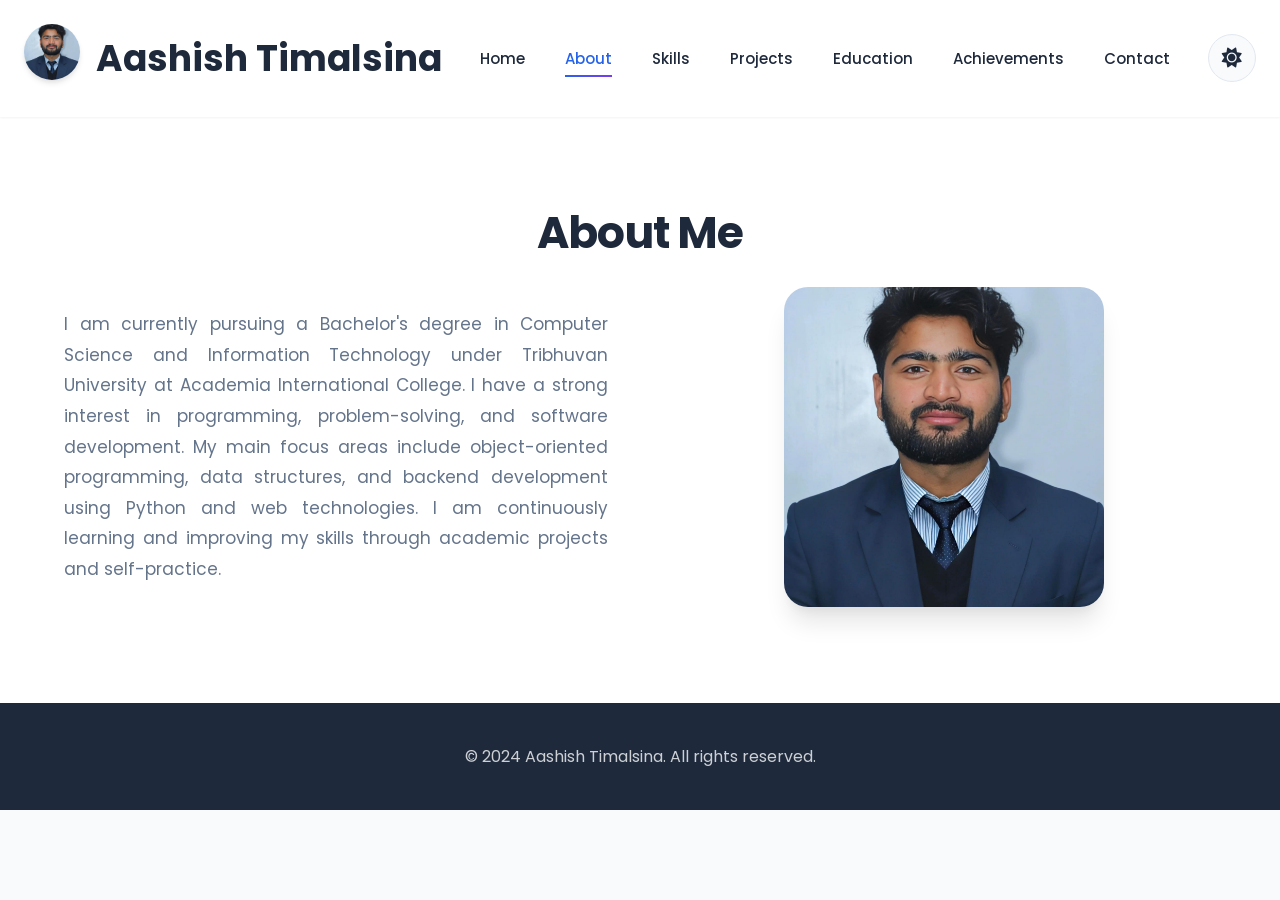
==== about.html @ b63b359d "Update portfolio" ====
<!DOCTYPE html>
<html lang="en">
<head>
    <meta charset="UTF-8">
    <meta name="viewport" content="width=device-width, initial-scale=1.0">
    <title>About - Aashish Timalsina</title>
    <link rel="stylesheet" href="styles.css">
    <link rel="stylesheet" href="https://cdnjs.cloudflare.com/ajax/libs/font-awesome/6.0.0/css/all.min.css">
    <link href="https://fonts.googleapis.com/css2?family=Poppins:wght@300;400;500;600;700&display=swap" rel="stylesheet">
</head>
<body>
    <header>
        <nav>
            <div class="nav-container">
                <div class="logo">
                    <div class="photo-container">
                        <img src="images/profile.jpg" alt="Aashish Timalsina" class="header-photo" id="header-img">
                        <img src="images/profile.jpg" alt="Aashish Timalsina" class="enlarged-photo">
                    </div>
                    <h1>Aashish Timalsina</h1>
                </div>
                <ul class="nav-links">
                    <li><a href="index.html">Home</a></li>
                    <li><a href="about.html" class="active">About</a></li>
                    <li><a href="skills.html">Skills</a></li>
                    <li><a href="projects.html">Projects</a></li>
                    <li><a href="education.html">Education</a></li>
                    <li><a href="achievements.html">Achievements</a></li>
                    <li><a href="contact.html">Contact</a></li>
                </ul>
                <button id="theme-toggle" class="theme-toggle" title="Toggle Theme">
                    <i class="fas fa-sun"></i>
                </button>
                <div class="hamburger">
                    <span></span>
                    <span></span>
                    <span></span>
                </div>
            </div>
        </nav>
    </header>

    <section id="about">
        <div class="container">
            <h2>About Me</h2>
            <div class="about-content">
                <div class="about-text">
                    <p>I am currently pursuing a Bachelor's degree in Computer Science and Information Technology under Tribhuvan University at Academia International College. I have a strong interest in programming, problem-solving, and software development. My main focus areas include object-oriented programming, data structures, and backend development using Python and web technologies. I am continuously learning and improving my skills through academic projects and self-practice.</p>
                </div>
                <div class="about-image">
                    <img src="images/profile.jpg" alt="Aashish Timalsina" class="profile-image">
                </div>
            </div>
        </div>
    </section>

    <footer>
        <div class="container">
            <p>&copy; 2024 Aashish Timalsina. All rights reserved.</p>
        </div>
    </footer>

    <!-- Scroll to Top Button -->
    <button id="scrollToTopBtn" title="Go to top"><i class="fas fa-arrow-up"></i></button>

    <script src="script.js"></script>
</body>
</html>
---- styles.css ----
/* Reset and base styles */
* {
    margin: 0;
    padding: 0;
    box-sizing: border-box;
}

/* Professional Color Palette */
:root {
    --primary-color: #2563eb;
    --primary-dark: #1d4ed8;
    --secondary-color: #7c3aed;
    --accent-color: #06b6d4;
    --text-dark: #1e293b;
    --text-light: #64748b;
    --text-white: #f8fafc;
    --bg-light: #f8fafc;
    --bg-white: #ffffff;
    --bg-card: #ffffff;
    --border-color: #e2e8f0;
    --shadow-sm: 0 1px 2px 0 rgba(0, 0, 0, 0.05);
    --shadow-md: 0 4px 6px -1px rgba(0, 0, 0, 0.1), 0 2px 4px -1px rgba(0, 0, 0, 0.06);
    --shadow-lg: 0 10px 15px -3px rgba(0, 0, 0, 0.1), 0 4px 6px -2px rgba(0, 0, 0, 0.05);
    --shadow-xl: 0 20px 25px -5px rgba(0, 0, 0, 0.1), 0 10px 10px -5px rgba(0, 0, 0, 0.04);
    --gradient-primary: linear-gradient(135deg, #667eea 0%, #764ba2 100%);
    --gradient-secondary: linear-gradient(135deg, #2563eb 0%, #7c3aed 100%);
}

/* Dark Mode Colors */
body.dark-mode {
    --text-dark: #f8fafc;
    --text-light: #94a3b8;
    --bg-light: #0f172a;
    --bg-white: #1e293b;
    --bg-card: #1e293b;
    --border-color: #334155;
}

/* Animations */
@keyframes fadeInUp {
    from {
        opacity: 0;
        transform: translateY(40px);
    }
    to {
        opacity: 1;
        transform: translateY(0);
    }
}

@keyframes fadeInLeft {
    from {
        opacity: 0;
        transform: translateX(-40px);
    }
    to {
        opacity: 1;
        transform: translateX(0);
    }
}

@keyframes fadeInRight {
    from {
        opacity: 0;
        transform: translateX(40px);
    }
    to {
        opacity: 1;
        transform: translateX(0);
    }
}

@keyframes scaleIn {
    from {
        opacity: 0;
        transform: scale(0.9);
    }
    to {
        opacity: 1;
        transform: scale(1);
    }
}

@keyframes pulse {
    0%, 100% {
        opacity: 1;
    }
    50% {
        opacity: 0.5;
    }
}

@keyframes float {
    0%, 100% {
        transform: translateY(0);
    }
    50% {
        transform: translateY(-10px);
    }
}

@keyframes shimmer {
    0% {
        background-position: -200% 0;
    }
    100% {
        background-position: 200% 0;
    }
}

body {
    font-family: 'Poppins', sans-serif;
    line-height: 1.7;
    color: var(--text-dark);
    scroll-behavior: smooth;
    background-color: var(--bg-light);
    overflow-x: hidden;
    padding-top: 100px;
    margin: 0;
}

.container {
    max-width: 1200px;
    margin: 0 auto;
    padding: 0 24px;
}

/* Header and Navigation */
header {
    position: fixed;
    top: 0;
    width: 100%;
    background-color: rgba(255, 255, 255, 0.95);
    backdrop-filter: blur(20px);
    box-shadow: var(--shadow-sm);
    z-index: 1000;
    transition: all 0.3s ease;
}

header.scrolled {
    box-shadow: var(--shadow-md);
}

.nav-container {
    display: flex;
    justify-content: space-between;
    align-items: center;
    padding: 1.5rem 24px;
    max-width: 1400px;
    margin: 0 auto;
}

.logo {
    display: flex;
    align-items: center;
    font-size: 1.5rem;
    font-weight: 700;
    color: var(--text-dark);
    gap: 16px;
}

.photo-container {
    position: relative;
    display: inline-block;
    cursor: pointer;
}

.header-photo {
    width: 56px;
    height: 56px;
    border-radius: 50%;
    object-fit: cover;
    transition: all 0.3s cubic-bezier(0.4, 0, 0.2, 1);
    box-shadow: var(--shadow-md);
    opacity: 1;
    transform: scale(1);
}

.header-photo:hover {
    transform: scale(1.15);
    box-shadow: var(--shadow-xl);
}

/* Enlarged profile photo on hover */
.photo-container .enlarged-photo {
    position: fixed;
    top: 180%;
    left: 50%;
    transform: translate(-50%, -50%) scale(0.8);
    width: 350px;
    height: 350px;
    border-radius: 50%;
    object-fit: cover;
    box-shadow: 0 25px 50px -12px rgba(0, 0, 0, 0.5);
    z-index: 1001;
    opacity: 0;
    visibility: hidden;
    transition: all 0.3s cubic-bezier(0.4, 0, 0.2, 1);
    margin: 0;
}

.photo-container:hover .enlarged-photo {
    opacity: 1;
    visibility: visible;
    transform: translate(-50%, -50%) scale(1);
}

/* Overlay */
.photo-container:hover::after {
    content: '';
    position: fixed;
    top: 0;
    left: 0;
    width: 100%;
    height: 100%;
    background-color: rgba(0, 0, 0, 0.7);
    z-index: 1000;
}

/* Photo Modal */
.photo-modal {
    display: none;
    position: fixed;
    z-index: 2000;
    left: 0;
    top: 0;
    width: 100%;
    height: 100%;
    background-color: rgba(0, 0, 0, 0.85);
    animation: fadeIn 0.3s ease;
}

@keyframes fadeIn {
    from { opacity: 0; }
    to { opacity: 1; }
}

.modal-content {
    position: absolute;
    top: 50%;
    left: 50%;
    transform: translate(-50%, -50%);
    max-width: 400px;
    max-height: 80vh;
    border-radius: 20px;
    box-shadow: 0 25px 50px -12px rgba(0, 0, 0, 0.5);
    object-fit: cover;
}

.modal-close {
    position: absolute;
    top: 20px;
    right: 35px;
    color: #f1f1f1;
    font-size: 40px;
    font-weight: bold;
    cursor: pointer;
    transition: 0.3s;
    z-index: 2001;
}

.modal-close:hover,
.modal-close:focus {
    color: #bbb;
    text-decoration: none;
    cursor: pointer;
}

.nav-links {
    display: flex;
    list-style: none;
    gap: 2.5rem;
    align-items: center;
}

.nav-links a {
    text-decoration: none;
    color: var(--text-dark);
    font-weight: 500;
    font-size: 0.9375rem;
    position: relative;
    padding: 0.5rem 0;
    transition: color 0.3s ease;
}

.nav-links a::after {
    content: '';
    position: absolute;
    bottom: 0;
    left: 0;
    width: 0;
    height: 2px;
    background: var(--gradient-secondary);
    transition: width 0.3s ease;
}

.nav-links a:hover,
.nav-links a.active {
    color: var(--primary-color);
}

.nav-links a:hover::after,
.nav-links a.active::after {
    width: 100%;
}

.hamburger {
    display: none;
    flex-direction: column;
    cursor: pointer;
    gap: 6px;
}

.hamburger span {
    width: 28px;
    height: 3px;
    background-color: var(--text-dark);
    border-radius: 3px;
    transition: all 0.3s cubic-bezier(0.4, 0, 0.2, 1);
}

/* Theme Toggle Button */
.theme-toggle {
    background: var(--bg-light);
    border: 1px solid var(--border-color);
    color: var(--text-dark);
    font-size: 1.25rem;
    cursor: pointer;
    padding: 0.75rem;
    border-radius: 50%;
    width: 48px;
    height: 48px;
    display: flex;
    align-items: center;
    justify-content: center;
    transition: all 0.3s cubic-bezier(0.4, 0, 0.2, 1);
}

.theme-toggle:hover {
    background: var(--primary-color);
    color: white;
    transform: rotate(180deg);
    border-color: var(--primary-color);
}

/* Hero Section */
.hero {
    min-height: 100vh;
    display: flex;
    align-items: center;
    justify-content: center;
    background: var(--gradient-secondary);
    color: var(--text-white);
    text-align: center;
    position: relative;
    overflow: hidden;
}

.hero::before {
    content: '';
    position: absolute;
    top: 0;
    left: 0;
    right: 0;
    bottom: 0;
    background: url("data:image/svg+xml,%3Csvg width='60' height='60' viewBox='0 0 60 60' xmlns='http://www.w3.org/2000/svg'%3E%3Cg fill='none' fill-rule='evenodd'%3E%3Cg fill='%23ffffff' fill-opacity='0.05'%3E%3Cpath d='M36 34v-4h-2v4h-4v2h4v4h2v-4h4v-2h-4zm0-30V0h-2v4h-4v2h4v4h2V6h4V4h-4zM6 34v-4H4v4H0v2h4v4h2v-4h4v-2H6zM6 4V0H4v4H0v2h4v4h2V6h4V4H6z'/%3E%3C/g%3E%3C/g%3E%3C/svg%3E");
    opacity: 0.5;
}

.hero-content {
    max-width: 900px;
    margin: 0 auto;
    text-align: center;
    padding: 2rem 24px;
    position: relative;
    z-index: 1;
    animation: fadeInUp 0.8s ease-out;
}

.hero-content h1 {
    font-size: 3.75rem;
    font-weight: 700;
    margin-bottom: 2rem;
    letter-spacing: -0.02em;
    line-height: 1.1;
}

.hero-content p {
    font-size: 1.375rem;
    line-height: 1.9;
    margin-bottom: 3rem;
    opacity: 0.95;
    max-width: 750px;
    margin-left: auto;
    margin-right: auto;
}

.hero-boxes {
    display: grid;
    grid-template-columns: repeat(auto-fit, minmax(200px, 1fr));
    gap: 1.5rem;
    max-width: 1000px;
    margin: 0 auto;
}

.hero-box {
    display: flex;
    flex-direction: column;
    align-items: center;
    justify-content: center;
    gap: 1rem;
    padding: 2rem 1.5rem;
    background-color: rgba(255, 255, 255, 0.15);
    backdrop-filter: blur(10px);
    border-radius: 20px;
    color: white;
    text-decoration: none;
    font-weight: 600;
    font-size: 1.25rem;
    transition: all 0.3s cubic-bezier(0.4, 0, 0.2, 1);
    border: 2px solid rgba(255, 255, 255, 0.2);
}

.hero-box:hover {
    transform: translateY(-10px);
    background-color: rgba(255, 255, 255, 0.25);
    border-color: rgba(255, 255, 255, 0.5);
    box-shadow: 0 20px 40px rgba(0, 0, 0, 0.3);
}

.hero-box i {
    font-size: 3rem;
}

.btn {
    display: inline-flex;
    align-items: center;
    gap: 0.5rem;
    padding: 1rem 2.5rem;
    background-color: white;
    color: var(--primary-color);
    text-decoration: none;
    border-radius: 50px;
    font-weight: 600;
    font-size: 1rem;
    transition: all 0.3s cubic-bezier(0.4, 0, 0.2, 1);
    box-shadow: 0 4px 14px 0 rgba(0, 0, 0, 0.2);
}

.btn:hover {
    transform: translateY(-3px);
    box-shadow: 0 8px 25px 0 rgba(0, 0, 0, 0.3);
}

.btn:active {
    transform: translateY(-1px);
}

/* Sections */
section {
    padding: 6rem 0;
    position: relative;
}

section:nth-child(even) {
    background-color: var(--bg-white);
}

section h2 {
    text-align: center;
    font-size: 2.75rem;
    font-weight: 700;
    margin-bottom: 1rem;
    color: var(--text-dark);
    letter-spacing: -0.02em;
}

section > .container > p:first-of-type {
    text-align: center;
    font-size: 1.125rem;
    color: var(--text-light);
    max-width: 700px;
    margin: 0 auto 1.5rem;
    line-height: 1.8;
}

.skills-disclaimer {
    text-align: center;
    font-size: 0.9rem;
    color: var(--text-light);
    font-style: italic;
    max-width: 600px;
    margin: 0 auto 3rem;
    padding: 1rem 1.5rem;
    background-color: var(--bg-white);
    border-radius: 12px;
    border-left: 4px solid var(--primary-color);
    box-shadow: var(--shadow-sm);
}

.skills-disclaimer i {
    color: var(--primary-color);
    margin-right: 0.5rem;
}

.skill-known {
    background: var(--gradient-secondary) !important;
    color: white !important;
    border-color: transparent !important;
}

.skill-known i {
    color: white !important;
}

/* About Section */
.about-content {
    display: flex;
    align-items: center;
    gap: 4rem;
}

.about-text {
    flex: 1;
    text-align: justify;
    font-size: 1.0625rem;
    line-height: 1.8;
    color: var(--text-light);
}

.about-text strong {
    color: var(--text-dark);
}

.about-image {
    flex: 1;
    display: flex;
    justify-content: center;
}

.profile-image {
    width: 320px;
    height: 320px;
    border-radius: 24px;
    object-fit: cover;
    box-shadow: var(--shadow-xl);
    transition: all 0.4s cubic-bezier(0.4, 0, 0.2, 1);
}

.profile-image:hover {
    transform: scale(1.02) rotate(1deg);
    box-shadow: 0 30px 60px -15px rgba(0, 0, 0, 0.25);
}

/* Skills Section */
.skills-grid {
    display: grid;
    grid-template-columns: repeat(auto-fit, minmax(300px, 1fr));
    gap: 2rem;
}

.skill-category {
    background-color: var(--bg-card);
    padding: 2.5rem;
    border-radius: 20px;
    box-shadow: var(--shadow-md);
    text-align: center;
    border: 1px solid var(--border-color);
    transition: all 0.4s cubic-bezier(0.4, 0, 0.2, 1);
}

.skill-category:hover {
    transform: translateY(-8px);
    box-shadow: var(--shadow-xl);
}

.skill-category h3 {
    margin-bottom: 1.5rem;
    color: var(--text-dark);
    font-size: 1.375rem;
    font-weight: 600;
    display: flex;
    align-items: center;
    justify-content: center;
    gap: 0.75rem;
}

.skill-category h3 i {
    background: var(--gradient-secondary);
    -webkit-background-clip: text;
    -webkit-text-fill-color: transparent;
    background-clip: text;
}

.skill-category ul {
    list-style: none;
}

.skill-category li {
    margin-bottom: 0.75rem;
    padding: 0.875rem 1.25rem;
    background-color: var(--bg-light);
    border-radius: 12px;
    font-weight: 500;
    display: flex;
    align-items: center;
    gap: 0.75rem;
    transition: all 0.3s ease;
    border: 1px solid var(--border-color);
}

.skill-category li:hover {
    background: var(--gradient-secondary);
    color: white;
    transform: translateX(5px);
}

.skill-category li:hover i {
    color: white;
}

.skill-category li i {
    color: var(--primary-color);
    font-size: 1.25rem;
    width: 24px;
}

/* Projects Section */
.projects-grid {
    display: grid;
    grid-template-columns: repeat(auto-fit, minmax(350px, 1fr));
    gap: 2rem;
}

.project-card {
    background-color: var(--bg-card);
    padding: 2.5rem;
    border-radius: 20px;
    box-shadow: var(--shadow-md);
    border: 1px solid var(--border-color);
    transition: all 0.4s cubic-bezier(0.4, 0, 0.2, 1);
    position: relative;
    overflow: hidden;
}

.project-card::before {
    content: '';
    position: absolute;
    top: 0;
    left: 0;
    width: 100%;
    height: 4px;
    background: var(--gradient-secondary);
    transform: scaleX(0);
    transform-origin: left;
    transition: transform 0.4s ease;
}

.project-card:hover {
    transform: translateY(-10px);
    box-shadow: var(--shadow-xl);
}

.project-card:hover::before {
    transform: scaleX(1);
}

.project-card h3 {
    margin-bottom: 1rem;
    color: var(--text-dark);
    font-size: 1.375rem;
    font-weight: 600;
}

.project-card p {
    color: var(--text-light);
    margin-bottom: 1.25rem;
    line-height: 1.7;
}

.project-tech {
    margin: 1.25rem 0;
    font-weight: 600;
    color: var(--primary-color);
    font-size: 0.9375rem;
    display: flex;
    flex-wrap: wrap;
    gap: 0.5rem;
}

.project-tech::before {
    content: 'Tech: ';
    color: var(--text-light);
    font-weight: 500;
}

.project-link {
    display: inline-flex;
    align-items: center;
    gap: 0.5rem;
    margin-top: 1rem;
    color: var(--primary-color);
    text-decoration: none;
    font-weight: 600;
    transition: all 0.3s ease;
}

.project-link:hover {
    gap: 0.75rem;
}

/* Education Section */
.education-item {
    padding: 2.5rem;
    background-color: var(--bg-card);
    border-radius: 20px;
    box-shadow: var(--shadow-md);
    border: 1px solid var(--border-color);
    transition: all 0.4s cubic-bezier(0.4, 0, 0.2, 1);
}

.education-item:hover {
    transform: translateY(-5px);
    box-shadow: var(--shadow-xl);
}

.education-item h3 {
    color: var(--text-dark);
    margin-bottom: 0.5rem;
    font-size: 1.5rem;
    font-weight: 600;
}

.education-item h4 {
    color: var(--primary-color);
    margin-bottom: 0.75rem;
    font-size: 1.125rem;
    font-weight: 500;
}

.date {
    color: var(--text-light);
    font-style: italic;
    margin-bottom: 1.25rem;
    font-size: 0.9375rem;
}

/* Achievements Section */
.achievements-list {
    display: grid;
    grid-template-columns: repeat(auto-fit, minmax(350px, 1fr));
    gap: 2rem;
}

.achievement-item {
    background-color: var(--bg-card);
    padding: 2.5rem;
    border-radius: 20px;
    box-shadow: var(--shadow-md);
    border: 1px solid var(--border-color);
    transition: all 0.4s cubic-bezier(0.4, 0, 0.2, 1);
    position: relative;
}

.achievement-item::before {
    content: '🏆';
    position: absolute;
    top: -12px;
    right: 24px;
    font-size: 2rem;
}

.achievement-item:hover {
    transform: translateY(-8px);
    box-shadow: var(--shadow-xl);
}

.achievement-item h3 {
    margin-bottom: 0.75rem;
    color: var(--text-dark);
    font-size: 1.375rem;
    font-weight: 600;
}

.achievement-item p {
    color: var(--text-light);
    line-height: 1.7;
}

/* Contact Section */
.contact-content {
    display: flex;
    justify-content: space-between;
    align-items: flex-start;
    flex-wrap: wrap;
    gap: 4rem;
}

.contact-form {
    flex: 1;
    min-width: 300px;
}

.form-group {
    margin-bottom: 1.75rem;
}

.form-group label {
    display: block;
    margin-bottom: 0.625rem;
    font-weight: 600;
    color: var(--text-dark);
    font-size: 0.9375rem;
}

.form-group input,
.form-group textarea {
    width: 100%;
    padding: 1rem 1.25rem;
    border: 2px solid var(--border-color);
    border-radius: 12px;
    font-family: 'Poppins', sans-serif;
    font-size: 1rem;
    transition: all 0.3s ease;
    background-color: var(--bg-white);
    color: var(--text-dark);
}

.form-group input:focus,
.form-group textarea:focus {
    outline: none;
    border-color: var(--primary-color);
    box-shadow: 0 0 0 4px rgba(37, 99, 235, 0.1);
}

.contact-form .btn {
    background: var(--gradient-secondary);
    color: white;
    border: none;
    cursor: pointer;
    width: 100%;
    justify-content: center;
}

.contact-form .btn:hover {
    box-shadow: 0 10px 25px -5px rgba(37, 99, 235, 0.4);
}

.contact-info {
    flex: 1;
    min-width: 300px;
    display: flex;
    flex-direction: column;
    gap: 1.5rem;
}

.contact-info p {
    margin-bottom: 0.75rem;
    font-size: 1.0625rem;
    color: var(--text-light);
    display: flex;
    align-items: center;
    gap: 0.75rem;
}

.contact-info strong {
    color: var(--text-dark);
    min-width: 80px;
}

.social-links {
    display: flex;
    gap: 1rem;
    margin-top: 1rem;
}

.social-link {
    display: inline-flex;
    align-items: center;
    justify-content: center;
    width: 52px;
    height: 52px;
    background: var(--gradient-secondary);
    color: white;
    text-decoration: none;
    border-radius: 50%;
    font-size: 1.375rem;
    transition: all 0.3s cubic-bezier(0.4, 0, 0.2, 1);
    box-shadow: var(--shadow-md);
}

.social-link:hover {
    transform: translateY(-5px) scale(1.1);
    box-shadow: var(--shadow-xl);
}

/* Footer */
footer {
    background-color: var(--text-dark);
    color: var(--text-white);
    text-align: center;
    padding: 2.5rem 0;
}

footer p {
    opacity: 0.8;
}

/* Scroll to Top Button */
#scrollToTopBtn {
    display: none;
    position: fixed;
    bottom: 24px;
    right: 24px;
    z-index: 99;
    font-size: 1.125rem;
    border: none;
    outline: none;
    background: var(--gradient-secondary);
    color: white;
    cursor: pointer;
    padding: 1rem;
    border-radius: 50%;
    width: 56px;
    height: 56px;
    box-shadow: var(--shadow-lg);
    transition: all 0.3s cubic-bezier(0.4, 0, 0.2, 1);
}

#scrollToTopBtn:hover {
    transform: translateY(-5px);
    box-shadow: var(--shadow-xl);
}

/* Dark Mode */
body.dark-mode header {
    background-color: rgba(30, 41, 59, 0.95);
}

body.dark-mode .hero {
    background: linear-gradient(135deg, #1e293b 0%, #0f172a 100%);
}

/* Responsive Design */
@media (max-width: 1024px) {
    .hero-content h1 {
        font-size: 2.75rem;
    }

    section {
        padding: 5rem 0;
    }

    .about-content {
        gap: 2.5rem;
    }
}

@media (max-width: 768px) {
    .nav-links {
        display: none;
        position: absolute;
        top: 100%;
        left: 0;
        width: 100%;
        background-color: var(--bg-white);
        padding: 1.5rem 0;
        box-shadow: var(--shadow-lg);
        flex-direction: column;
        gap: 0.5rem;
    }

    .nav-links.active {
        display: flex;
    }

    .nav-links li {
        margin: 0;
        width: 100%;
        text-align: center;
    }

    .nav-links a {
        display: block;
        padding: 0.75rem 1.5rem;
    }

    .hamburger {
        display: flex;
    }

    .hero-content h1 {
        font-size: 2.25rem;
    }

    .hero-content p {
        font-size: 1.0625rem;
    }

    section {
        padding: 4rem 0;
    }

    section h2 {
        font-size: 2.25rem;
    }

    .about-content {
        flex-direction: column-reverse;
        gap: 2rem;
    }

    .contact-content {
        flex-direction: column;
    }

    .skills-grid,
    .projects-grid,
    .achievements-list {
        grid-template-columns: 1fr;
    }

    .profile-image {
        width: 280px;
        height: 280px;
    }
}

@media (max-width: 480px) {
    .hero-content h1 {
        font-size: 1.875rem;
    }

    .hero-content p {
        font-size: 0.9375rem;
    }

    section {
        padding: 3rem 0;
    }

    section h2 {
        font-size: 1.875rem;
    }

    .container {
        padding: 0 16px;
    }

    .nav-container {
        padding: 1rem 16px;
    }

    .logo h1 {
        font-size: 1.125rem;
    }

    .skill-category,
    .project-card,
    .achievement-item,
    .education-item {
        padding: 1.5rem;
    }

    .btn {
        padding: 0.875rem 2rem;
        font-size: 0.9375rem;
    }
}
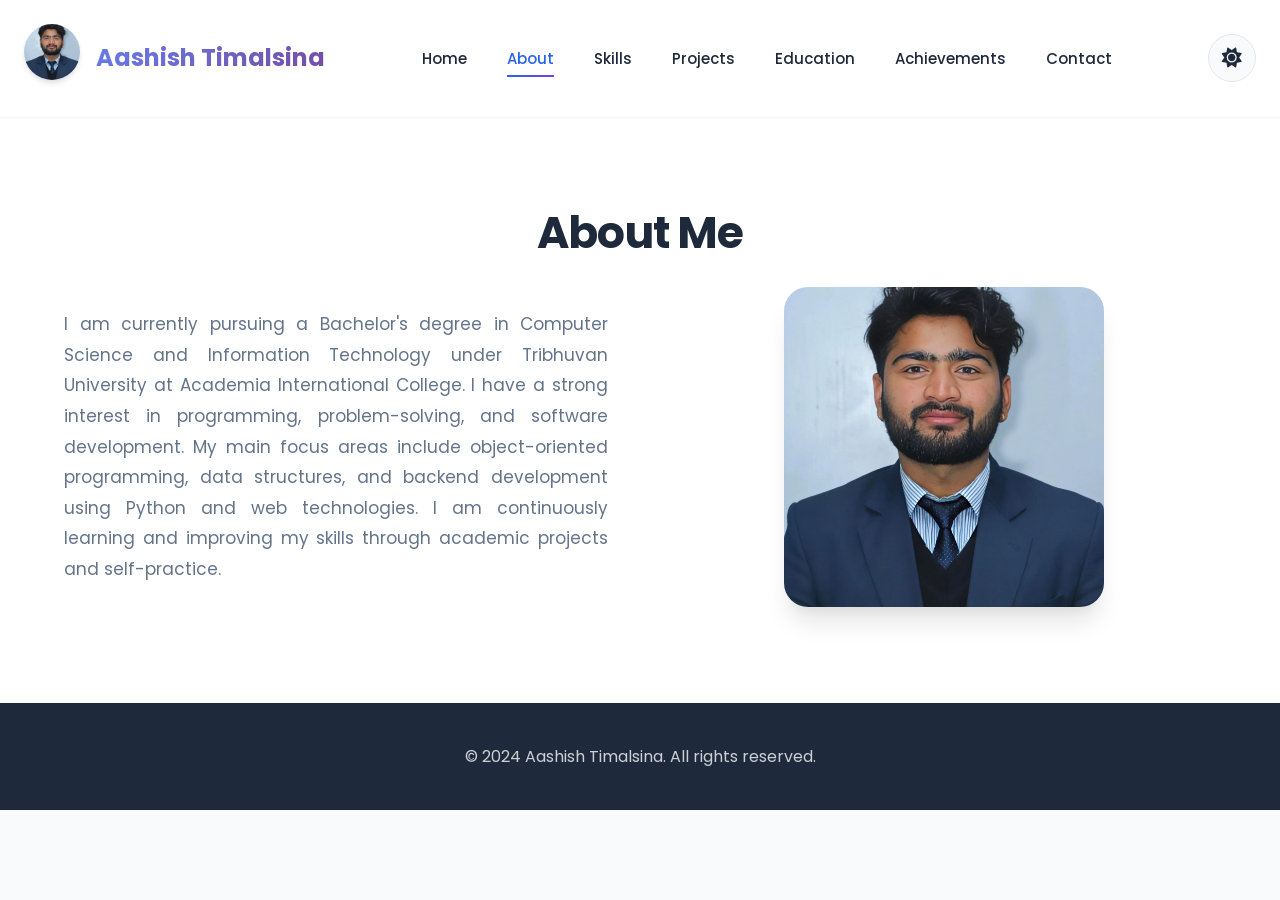
==== commit b55c291d: "Add logo link and hover animation" ====
--- a/about.html
+++ b/about.html
@@ -12,13 +12,13 @@
     <header>
         <nav>
             <div class="nav-container">
-                <div class="logo">
+                <a href="index.html" class="logo">
                     <div class="photo-container">
                         <img src="images/profile.jpg" alt="Aashish Timalsina" class="header-photo" id="header-img">
                         <img src="images/profile.jpg" alt="Aashish Timalsina" class="enlarged-photo">
                     </div>
                     <h1>Aashish Timalsina</h1>
-                </div>
+                </a>
                 <ul class="nav-links">
                     <li><a href="index.html">Home</a></li>
                     <li><a href="about.html" class="active">About</a></li>
--- a/styles.css
+++ b/styles.css
@@ -157,6 +157,35 @@
     font-weight: 700;
     color: var(--text-dark);
     gap: 16px;
+    text-decoration: none;
+    transition: all 0.3s ease;
+}
+
+.logo:hover {
+    transform: translateX(5px);
+}
+
+.logo:hover h1 {
+    animation: logoBounce 0.5s ease;
+}
+
+@keyframes logoBounce {
+    0%, 100% {
+        transform: translateY(0);
+    }
+    50% {
+        transform: translateY(-5px);
+    }
+}
+
+.logo h1 {
+    font-size: 1.5rem;
+    font-weight: 700;
+    background: var(--gradient-primary);
+    -webkit-background-clip: text;
+    -webkit-text-fill-color: transparent;
+    background-clip: text;
+    transition: all 0.3s ease;
 }
 
 .photo-container {
@@ -304,19 +333,76 @@
     width: 100%;
 }
 
+.nav-links {
+    transform-origin: top;
+}
+
+.nav-links.active {
+    animation: slideDown 0.3s ease-out;
+}
+
+@keyframes slideDown {
+    from {
+        opacity: 0;
+        transform: translateY(-10px);
+    }
+    to {
+        opacity: 1;
+        transform: translateY(0);
+    }
+}
+
+.nav-links.active li {
+    animation: fadeInUp 0.3s ease-out forwards;
+    opacity: 0;
+}
+
+.nav-links.active li:nth-child(1) { animation-delay: 0.05s; }
+.nav-links.active li:nth-child(2) { animation-delay: 0.1s; }
+.nav-links.active li:nth-child(3) { animation-delay: 0.15s; }
+.nav-links.active li:nth-child(4) { animation-delay: 0.2s; }
+.nav-links.active li:nth-child(5) { animation-delay: 0.25s; }
+.nav-links.active li:nth-child(6) { animation-delay: 0.3s; }
+.nav-links.active li:nth-child(7) { animation-delay: 0.35s; }
+
 .hamburger {
     display: none;
     flex-direction: column;
     cursor: pointer;
-    gap: 6px;
+    gap: 5px;
+    width: 40px;
+    height: 40px;
+    justify-content: center;
+    align-items: center;
+    padding: 8px;
+    border-radius: 10px;
+    transition: all 0.3s ease;
+}
+
+.hamburger:hover {
+    background-color: rgba(37, 99, 235, 0.1);
 }
 
 .hamburger span {
-    width: 28px;
+    width: 26px;
     height: 3px;
     background-color: var(--text-dark);
-    border-radius: 3px;
-    transition: all 0.3s cubic-bezier(0.4, 0, 0.2, 1);
+    border-radius: 2px;
+    transition: all 0.4s cubic-bezier(0.68, -0.55, 0.265, 1.55);
+    transform-origin: center;
+}
+
+.hamburger.active span:nth-child(1) {
+    transform: rotate(45deg) translate(6px, 6px);
+}
+
+.hamburger.active span:nth-child(2) {
+    opacity: 0;
+    transform: scaleX(0);
+}
+
+.hamburger.active span:nth-child(3) {
+    transform: rotate(-45deg) translate(6px, -6px);
 }
 
 /* Theme Toggle Button */
@@ -947,6 +1033,10 @@
         font-size: 2.75rem;
     }
 
+    .hero-boxes {
+        grid-template-columns: repeat(auto-fit, minmax(160px, 1fr));
+    }
+
     section {
         padding: 5rem 0;
     }
@@ -990,11 +1080,25 @@
     }
 
     .hero-content h1 {
-        font-size: 2.25rem;
+        font-size: 2rem;
     }
 
     .hero-content p {
-        font-size: 1.0625rem;
+        font-size: 1rem;
+    }
+
+    .hero-boxes {
+        grid-template-columns: repeat(2, 1fr);
+        gap: 1rem;
+    }
+
+    .hero-box {
+        padding: 1.5rem 1rem;
+        font-size: 1rem;
+    }
+
+    .hero-box i {
+        font-size: 2.5rem;
     }
 
     section {
@@ -1002,7 +1106,7 @@
     }
 
     section h2 {
-        font-size: 2.25rem;
+        font-size: 2rem;
     }
 
     .about-content {
@@ -1021,26 +1125,39 @@
     }
 
     .profile-image {
-        width: 280px;
-        height: 280px;
+        width: 250px;
+        height: 250px;
+    }
+
+    .enlarged-photo {
+        width: 280px !important;
+        height: 280px !important;
+    }
+
+    body {
+        padding-top: 90px;
     }
 }
 
 @media (max-width: 480px) {
     .hero-content h1 {
-        font-size: 1.875rem;
+        font-size: 1.75rem;
     }
 
     .hero-content p {
         font-size: 0.9375rem;
     }
 
+    .hero-boxes {
+        grid-template-columns: 1fr;
+    }
+
     section {
         padding: 3rem 0;
     }
 
     section h2 {
-        font-size: 1.875rem;
+        font-size: 1.75rem;
     }
 
     .container {
@@ -1052,18 +1169,41 @@
     }
 
     .logo h1 {
-        font-size: 1.125rem;
+        font-size: 1rem;
+    }
+
+    .logo {
+        gap: 10px;
+    }
+
+    .header-photo {
+        width: 45px;
+        height: 45px;
     }
 
     .skill-category,
     .project-card,
     .achievement-item,
     .education-item {
-        padding: 1.5rem;
+        padding: 1.25rem;
+    }
+
+    .skill-category li {
+        padding: 0.75rem 1rem;
     }
 
     .btn {
         padding: 0.875rem 2rem;
         font-size: 0.9375rem;
     }
-}
+
+    .social-links {
+        gap: 0.75rem;
+    }
+
+    .social-link {
+        width: 48px;
+        height: 48px;
+        font-size: 1.25rem;
+    }
+}
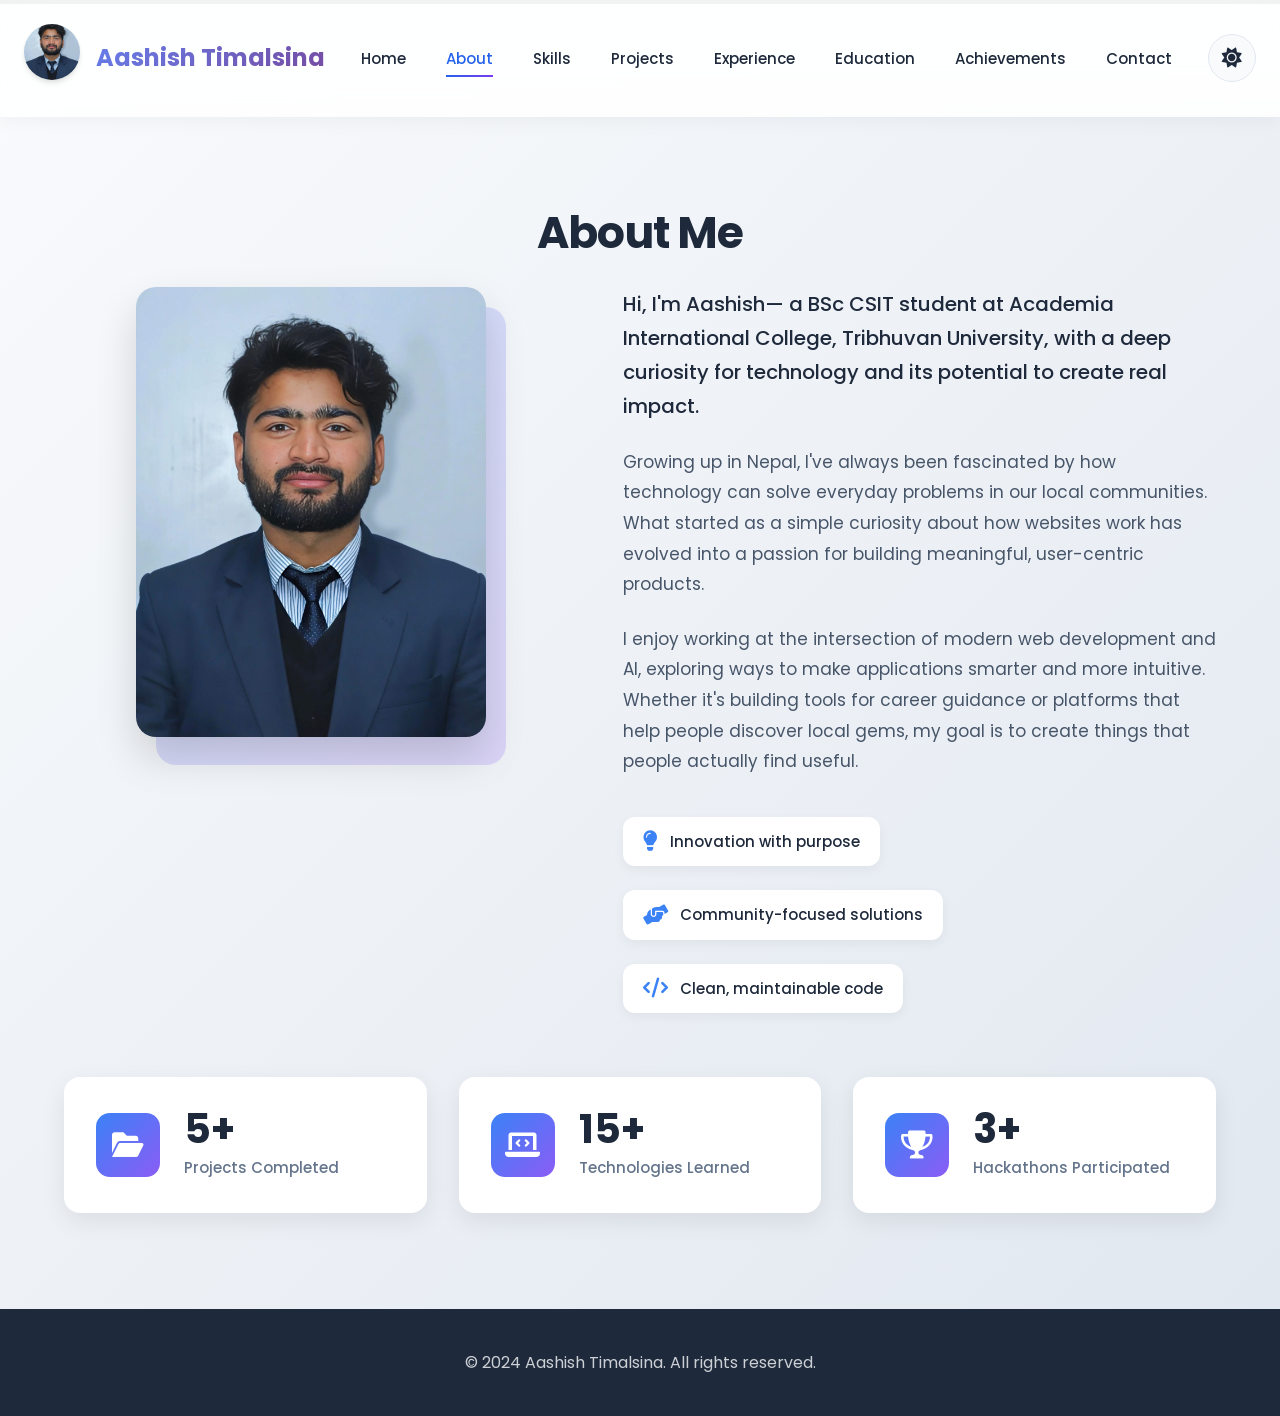
==== commit 05877f60: "Improve UI/UX: Add scroll progress, fix navbar links, and polish contact page" ====
--- a/about.html
+++ b/about.html
@@ -4,6 +4,7 @@
     <meta charset="UTF-8">
     <meta name="viewport" content="width=device-width, initial-scale=1.0">
     <title>About - Aashish Timalsina</title>
+    <link rel="icon" href="images/Favicon.png" type="image/png">
     <link rel="stylesheet" href="styles.css">
     <link rel="stylesheet" href="https://cdnjs.cloudflare.com/ajax/libs/font-awesome/6.0.0/css/all.min.css">
     <link href="https://fonts.googleapis.com/css2?family=Poppins:wght@300;400;500;600;700&display=swap" rel="stylesheet">
@@ -24,6 +25,7 @@
                     <li><a href="about.html" class="active">About</a></li>
                     <li><a href="skills.html">Skills</a></li>
                     <li><a href="projects.html">Projects</a></li>
+                    <li><a href="experience.html">Experience</a></li>
                     <li><a href="education.html">Education</a></li>
                     <li><a href="achievements.html">Achievements</a></li>
                     <li><a href="contact.html">Contact</a></li>
@@ -40,15 +42,74 @@
         </nav>
     </header>
 
-    <section id="about">
+    <!-- Scroll Progress Indicator -->
+    <div class="scroll-progress-container">
+        <div class="scroll-progress-bar" id="scroll-progress"></div>
+    </div>
+
+    <section id="about" class="about-section">
         <div class="container">
             <h2>About Me</h2>
             <div class="about-content">
-                <div class="about-text">
-                    <p>I am currently pursuing a Bachelor's degree in Computer Science and Information Technology under Tribhuvan University at Academia International College. I have a strong interest in programming, problem-solving, and software development. My main focus areas include object-oriented programming, data structures, and backend development using Python and web technologies. I am continuously learning and improving my skills through academic projects and self-practice.</p>
+                <div class="about-left">
+                    <div class="about-image-wrapper">
+                        <img src="images/profile.jpg" alt="Aashish Timalsina" class="about-image">
+                        <div class="about-image-decoration"></div>
+                    </div>
                 </div>
-                <div class="about-image">
-                    <img src="images/profile.jpg" alt="Aashish Timalsina" class="profile-image">
+                <div class="about-right">
+                    <div class="about-intro">
+                        <p class="about-lead">Hi, I'm Aashish— a BSc CSIT student at Academia International College, Tribhuvan University, with a deep curiosity for technology and its potential to create real impact.</p>
+                    </div>
+                    <div class="about-story">
+                        <p>Growing up in Nepal, I've always been fascinated by how technology can solve everyday problems in our local communities. What started as a simple curiosity about how websites work has evolved into a passion for building meaningful, user-centric products.</p>
+                    </div>
+                    <div class="about-focus">
+                        <p>I enjoy working at the intersection of modern web development and AI, exploring ways to make applications smarter and more intuitive. Whether it's building tools for career guidance or platforms that help people discover local gems, my goal is to create things that people actually find useful.</p>
+                    </div>
+                    <div class="about-values">
+                        <div class="value-item">
+                            <i class="fas fa-lightbulb"></i>
+                            <span>Innovation with purpose</span>
+                        </div>
+                        <div class="value-item">
+                            <i class="fas fa-hands-helping"></i>
+                            <span>Community-focused solutions</span>
+                        </div>
+                        <div class="value-item">
+                            <i class="fas fa-code"></i>
+                            <span>Clean, maintainable code</span>
+                        </div>
+                    </div>
+                </div>
+            </div>
+            <div class="about-stats">
+                <div class="stat-card">
+                    <div class="stat-icon">
+                        <i class="fas fa-folder-open"></i>
+                    </div>
+                    <div class="stat-content">
+                        <div class="stat-number">5+</div>
+                        <div class="stat-label">Projects Completed</div>
+                    </div>
+                </div>
+                <div class="stat-card">
+                    <div class="stat-icon">
+                        <i class="fas fa-laptop-code"></i>
+                    </div>
+                    <div class="stat-content">
+                        <div class="stat-number">15+</div>
+                        <div class="stat-label">Technologies Learned</div>
+                    </div>
+                </div>
+                <div class="stat-card">
+                    <div class="stat-icon">
+                        <i class="fas fa-trophy"></i>
+                    </div>
+                    <div class="stat-content">
+                        <div class="stat-number">3+</div>
+                        <div class="stat-label">Hackathons Participated</div>
+                    </div>
                 </div>
             </div>
         </div>
--- a/styles.css
+++ b/styles.css
@@ -3,6 +3,38 @@
     margin: 0;
     padding: 0;
     box-sizing: border-box;
+}
+
+/* Page transition overlay */
+.page-transition {
+    position: fixed;
+    top: 0;
+    left: 0;
+    width: 100%;
+    height: 100%;
+    background: linear-gradient(135deg, #3b82f6 0%, #8b5cf6 100%);
+    z-index: 9999;
+    transform: translateY(-100%);
+    transition: transform 0.5s cubic-bezier(0.68, -0.55, 0.265, 1.55);
+}
+
+/* Scroll Progress Indicator */
+.scroll-progress-container {
+    position: fixed;
+    top: 0;
+    left: 0;
+    width: 100%;
+    height: 4px;
+    background: rgba(0,0,0,0.05);
+    z-index: 9999;
+}
+
+.scroll-progress-bar {
+    height: 100%;
+    width: 0%;
+    background: linear-gradient(90deg, #3b82f6, #8b5cf6);
+    box-shadow: 0 0 10px rgba(59, 130, 246, 0.7);
+    transition: width 0.1s ease-out;
 }
 
 /* Professional Color Palette */
@@ -130,15 +162,25 @@
     position: fixed;
     top: 0;
     width: 100%;
-    background-color: rgba(255, 255, 255, 0.95);
+    background: rgba(255, 255, 255, 0.85);
     backdrop-filter: blur(20px);
-    box-shadow: var(--shadow-sm);
+    -webkit-backdrop-filter: blur(20px);
+    box-shadow: 0 2px 20px rgba(0, 0, 0, 0.05);
     z-index: 1000;
-    transition: all 0.3s ease;
+    transition: all 0.3s cubic-bezier(0.4, 0, 0.2, 1);
 }
 
 header.scrolled {
-    box-shadow: var(--shadow-md);
+    background: rgba(255, 255, 255, 0.95);
+    box-shadow: 0 4px 30px rgba(0, 0, 0, 0.08);
+}
+
+body.dark-mode header {
+    background: rgba(15, 23, 42, 0.85);
+}
+
+body.dark-mode header.scrolled {
+    background: rgba(15, 23, 42, 0.95);
 }
 
 .nav-container {
@@ -213,8 +255,8 @@
 /* Enlarged profile photo on hover */
 .photo-container .enlarged-photo {
     position: fixed;
-    top: 180%;
-    left: 50%;
+    top: 440%;
+    left: 230%;
     transform: translate(-50%, -50%) scale(0.8);
     width: 350px;
     height: 350px;
@@ -234,65 +276,11 @@
     transform: translate(-50%, -50%) scale(1);
 }
 
-/* Overlay */
-.photo-container:hover::after {
-    content: '';
-    position: fixed;
-    top: 0;
-    left: 0;
-    width: 100%;
-    height: 100%;
-    background-color: rgba(0, 0, 0, 0.7);
-    z-index: 1000;
-}
-
-/* Photo Modal */
-.photo-modal {
-    display: none;
-    position: fixed;
-    z-index: 2000;
-    left: 0;
-    top: 0;
-    width: 100%;
-    height: 100%;
-    background-color: rgba(0, 0, 0, 0.85);
-    animation: fadeIn 0.3s ease;
-}
+
 
 @keyframes fadeIn {
     from { opacity: 0; }
     to { opacity: 1; }
-}
-
-.modal-content {
-    position: absolute;
-    top: 50%;
-    left: 50%;
-    transform: translate(-50%, -50%);
-    max-width: 400px;
-    max-height: 80vh;
-    border-radius: 20px;
-    box-shadow: 0 25px 50px -12px rgba(0, 0, 0, 0.5);
-    object-fit: cover;
-}
-
-.modal-close {
-    position: absolute;
-    top: 20px;
-    right: 35px;
-    color: #f1f1f1;
-    font-size: 40px;
-    font-weight: bold;
-    cursor: pointer;
-    transition: 0.3s;
-    z-index: 2001;
-}
-
-.modal-close:hover,
-.modal-close:focus {
-    color: #bbb;
-    text-decoration: none;
-    cursor: pointer;
 }
 
 .nav-links {
@@ -435,112 +423,328 @@
     display: flex;
     align-items: center;
     justify-content: center;
-    background: var(--gradient-secondary);
-    color: var(--text-white);
-    text-align: center;
+    background: linear-gradient(135deg, #0f172a 0%, #1e293b 50%, #0f172a 100%);
+    color: white;
     position: relative;
     overflow: hidden;
-}
-
-.hero::before {
-    content: '';
+    padding: 120px 24px 80px;
+}
+
+.hero-background {
     position: absolute;
     top: 0;
     left: 0;
-    right: 0;
-    bottom: 0;
-    background: url("data:image/svg+xml,%3Csvg width='60' height='60' viewBox='0 0 60 60' xmlns='http://www.w3.org/2000/svg'%3E%3Cg fill='none' fill-rule='evenodd'%3E%3Cg fill='%23ffffff' fill-opacity='0.05'%3E%3Cpath d='M36 34v-4h-2v4h-4v2h4v4h2v-4h4v-2h-4zm0-30V0h-2v4h-4v2h4v4h2V6h4V4h-4zM6 34v-4H4v4H0v2h4v4h2v-4h4v-2H6zM6 4V0H4v4H0v2h4v4h2V6h4V4H6z'/%3E%3C/g%3E%3C/g%3E%3C/svg%3E");
-    opacity: 0.5;
+    width: 100%;
+    height: 100%;
+    overflow: hidden;
+    z-index: 0;
+}
+
+.gradient-blob {
+    position: absolute;
+    border-radius: 50%;
+    filter: blur(80px);
+    opacity: 0.4;
+    animation: blob-float 12s ease-in-out infinite;
+}
+
+.blob-1 {
+    width: 500px;
+    height: 500px;
+    background: linear-gradient(135deg, #3b82f6 0%, #8b5cf6 100%);
+    top: -100px;
+    left: -100px;
+}
+
+.blob-2 {
+    width: 400px;
+    height: 400px;
+    background: linear-gradient(135deg, #10b981 0%, #06b6d4 100%);
+    bottom: -100px;
+    right: -100px;
+    animation-delay: -6s;
+}
+
+@keyframes blob-float {
+    0%, 100% {
+        transform: translate(0, 0) scale(1);
+    }
+    33% {
+        transform: translate(30px, -30px) scale(1.05);
+    }
+    66% {
+        transform: translate(-20px, 20px) scale(0.95);
+    }
 }
 
 .hero-content {
-    max-width: 900px;
+    max-width: 1200px;
+    width: 100%;
     margin: 0 auto;
-    text-align: center;
-    padding: 2rem 24px;
+    display: grid;
+    grid-template-columns: 1fr 1fr;
+    gap: 4rem;
+    align-items: center;
     position: relative;
     z-index: 1;
-    animation: fadeInUp 0.8s ease-out;
-}
-
-.hero-content h1 {
-    font-size: 3.75rem;
+}
+
+.hero-left {
+    display: flex;
+    flex-direction: column;
+    gap: 1.5rem;
+    animation: fadeInLeft 0.8s ease-out;
+}
+
+.hero-badge {
+    display: inline-flex;
+    align-items: center;
+    gap: 0.5rem;
+    background: rgba(59, 130, 246, 0.15);
+    border: 1px solid rgba(59, 130, 246, 0.3);
+    padding: 0.5rem 1rem;
+    border-radius: 50px;
+    font-size: 0.9rem;
+    font-weight: 500;
+    color: #93c5fd;
+    width: fit-content;
+}
+
+.hero-title {
+    font-size: 3.5rem;
     font-weight: 700;
-    margin-bottom: 2rem;
-    letter-spacing: -0.02em;
     line-height: 1.1;
-}
-
-.hero-content p {
-    font-size: 1.375rem;
-    line-height: 1.9;
-    margin-bottom: 3rem;
-    opacity: 0.95;
-    max-width: 750px;
-    margin-left: auto;
-    margin-right: auto;
-}
-
-.hero-boxes {
-    display: grid;
-    grid-template-columns: repeat(auto-fit, minmax(200px, 1fr));
-    gap: 1.5rem;
-    max-width: 1000px;
-    margin: 0 auto;
-}
-
-.hero-box {
-    display: flex;
-    flex-direction: column;
-    align-items: center;
-    justify-content: center;
+    margin: 0;
+}
+
+.highlight {
+    background: linear-gradient(135deg, #3b82f6 0%, #8b5cf6 100%);
+    -webkit-background-clip: text;
+    -webkit-text-fill-color: transparent;
+    background-clip: text;
+}
+
+.hero-subtitle {
+    font-size: 1.5rem;
+    font-weight: 500;
+    color: #94a3b8;
+    margin: 0;
+    display: flex;
+    align-items: center;
+    gap: 0.25rem;
+}
+
+.typing-text {
+    color: white;
+}
+
+.typing-cursor {
+    color: #3b82f6;
+    animation: blink 0.8s infinite;
+}
+
+@keyframes blink {
+    0%, 50% {
+        opacity: 1;
+    }
+    51%, 100% {
+        opacity: 0;
+    }
+}
+
+.hero-description {
+    font-size: 1.1rem;
+    line-height: 1.8;
+    color: #cbd5e1;
+    margin: 0;
+}
+
+.emphasis {
+    color: #60a5fa;
+    font-weight: 600;
+}
+
+.hero-tagline {
+    font-size: 1rem;
+    color: #94a3b8;
+    font-style: italic;
+    padding: 1rem 0;
+    border-left: 3px solid #3b82f6;
+    padding-left: 1.5rem;
+}
+
+.hero-tech {
+    display: flex;
+    flex-wrap: wrap;
+    gap: 0.75rem;
+}
+
+.tech-pill {
+    background: rgba(255, 255, 255, 0.08);
+    border: 1px solid rgba(255, 255, 255, 0.15);
+    padding: 0.5rem 1.25rem;
+    border-radius: 50px;
+    font-size: 0.875rem;
+    color: #cbd5e1;
+    transition: all 0.3s ease;
+}
+
+.tech-pill:hover {
+    background: rgba(59, 130, 246, 0.2);
+    border-color: rgba(59, 130, 246, 0.5);
+    color: white;
+    transform: translateY(-2px);
+}
+
+.hero-cta {
+    display: flex;
+    flex-wrap: wrap;
     gap: 1rem;
-    padding: 2rem 1.5rem;
-    background-color: rgba(255, 255, 255, 0.15);
-    backdrop-filter: blur(10px);
-    border-radius: 20px;
-    color: white;
-    text-decoration: none;
-    font-weight: 600;
-    font-size: 1.25rem;
-    transition: all 0.3s cubic-bezier(0.4, 0, 0.2, 1);
-    border: 2px solid rgba(255, 255, 255, 0.2);
-}
-
-.hero-box:hover {
-    transform: translateY(-10px);
-    background-color: rgba(255, 255, 255, 0.25);
-    border-color: rgba(255, 255, 255, 0.5);
-    box-shadow: 0 20px 40px rgba(0, 0, 0, 0.3);
-}
-
-.hero-box i {
-    font-size: 3rem;
+    margin-top: 0.5rem;
 }
 
 .btn {
     display: inline-flex;
     align-items: center;
-    gap: 0.5rem;
-    padding: 1rem 2.5rem;
-    background-color: white;
-    color: var(--primary-color);
-    text-decoration: none;
-    border-radius: 50px;
+    gap: 0.75rem;
+    padding: 1rem 2.25rem;
+    border-radius: 12px;
     font-weight: 600;
     font-size: 1rem;
+    text-decoration: none;
     transition: all 0.3s cubic-bezier(0.4, 0, 0.2, 1);
-    box-shadow: 0 4px 14px 0 rgba(0, 0, 0, 0.2);
-}
-
-.btn:hover {
+    cursor: pointer;
+}
+
+.btn-primary {
+    background: linear-gradient(135deg, #3b82f6 0%, #8b5cf6 100%);
+    color: white;
+    box-shadow: 0 4px 20px rgba(59, 130, 246, 0.4);
+}
+
+.btn-primary:hover {
     transform: translateY(-3px);
-    box-shadow: 0 8px 25px 0 rgba(0, 0, 0, 0.3);
-}
-
-.btn:active {
-    transform: translateY(-1px);
-}
+    box-shadow: 0 8px 30px rgba(59, 130, 246, 0.5);
+}
+
+.btn-secondary {
+    background: white;
+    color: #1e293b;
+    box-shadow: 0 4px 15px rgba(0, 0, 0, 0.2);
+}
+
+.btn-secondary:hover {
+    transform: translateY(-3px);
+    box-shadow: 0 8px 25px rgba(0, 0, 0, 0.3);
+}
+
+.btn-outline {
+    background: transparent;
+    color: white;
+    border: 2px solid rgba(255, 255, 255, 0.3);
+}
+
+.btn-outline:hover {
+    background: rgba(255, 255, 255, 0.1);
+    border-color: rgba(255, 255, 255, 0.6);
+    transform: translateY(-3px);
+}
+
+.hero-social {
+    display: flex;
+    gap: 1rem;
+    margin-top: 1rem;
+}
+
+.hero-social .social-link {
+    width: 50px;
+    height: 50px;
+    border-radius: 50%;
+    background: rgba(255, 255, 255, 0.08);
+    border: 1px solid rgba(255, 255, 255, 0.15);
+    display: flex;
+    align-items: center;
+    justify-content: center;
+    font-size: 1.25rem;
+    color: #cbd5e1;
+    transition: all 0.3s ease;
+    text-decoration: none;
+}
+
+.hero-social .social-link:hover {
+    background: linear-gradient(135deg, #3b82f6 0%, #8b5cf6 100%);
+    border-color: transparent;
+    color: white;
+    transform: translateY(-3px);
+    box-shadow: 0 4px 15px rgba(59, 130, 246, 0.4);
+}
+
+.hero-right {
+    display: flex;
+    justify-content: center;
+    animation: fadeInRight 0.8s ease-out;
+}
+
+.hero-image-wrapper {
+    position: relative;
+    width: 350px;
+    height: 350px;
+}
+
+.hero-image {
+    width: 100%;
+    height: 100%;
+    border-radius: 50%;
+    object-fit: cover;
+    position: relative;
+    z-index: 1;
+    border: 4px solid rgba(59, 130, 246, 0.3);
+    box-shadow: 0 20px 60px rgba(59, 130, 246, 0.3);
+}
+
+.hero-image-border {
+    position: absolute;
+    top: -10px;
+    left: -10px;
+    right: -10px;
+    bottom: -10px;
+    border-radius: 50%;
+    border: 2px dashed rgba(59, 130, 246, 0.4);
+    animation: rotate 20s linear infinite;
+}
+
+@keyframes rotate {
+    from {
+        transform: rotate(0deg);
+    }
+    to {
+        transform: rotate(360deg);
+    }
+}
+
+@keyframes fadeInLeft {
+    from {
+        opacity: 0;
+        transform: translateX(-30px);
+    }
+    to {
+        opacity: 1;
+        transform: translateX(0);
+    }
+}
+
+@keyframes fadeInRight {
+    from {
+        opacity: 0;
+        transform: translateX(30px);
+    }
+    to {
+        opacity: 1;
+        transform: translateX(0);
+    }
+}
+
+
 
 /* Sections */
 section {
@@ -600,199 +804,513 @@
 }
 
 /* About Section */
+.about-section {
+    background: linear-gradient(135deg, #f8fafc 0%, #e2e8f0 100%);
+}
+
 .about-content {
-    display: flex;
-    align-items: center;
+    display: grid;
+    grid-template-columns: 1fr 1.2fr;
     gap: 4rem;
-}
-
-.about-text {
-    flex: 1;
-    text-align: justify;
+    align-items: start;
+    margin-bottom: 4rem;
+}
+
+.about-left {
+    display: flex;
+    justify-content: center;
+}
+
+.about-image-wrapper {
+    position: relative;
+    width: 350px;
+}
+
+.about-image {
+    width: 100%;
+    height: auto;
+    border-radius: 20px;
+    box-shadow: 0 20px 40px rgba(0, 0, 0, 0.15);
+    transition: all 0.4s cubic-bezier(0.4, 0, 0.2, 1);
+    position: relative;
+    z-index: 1;
+}
+
+.about-image:hover {
+    transform: translateY(-10px);
+    box-shadow: 0 30px 60px rgba(0, 0, 0, 0.2);
+}
+
+.about-image-decoration {
+    position: absolute;
+    top: 20px;
+    left: 20px;
+    width: 100%;
+    height: 100%;
+    border-radius: 20px;
+    background: linear-gradient(135deg, #3b82f6 0%, #8b5cf6 100%);
+    opacity: 0.2;
+    z-index: 0;
+}
+
+.about-right {
+    display: flex;
+    flex-direction: column;
+    gap: 1.5rem;
+}
+
+.about-lead {
+    font-size: 1.25rem;
+    font-weight: 500;
+    color: #1e293b;
+    line-height: 1.7;
+    margin: 0;
+}
+
+.about-story p,
+.about-focus p {
     font-size: 1.0625rem;
     line-height: 1.8;
-    color: var(--text-light);
-}
-
-.about-text strong {
-    color: var(--text-dark);
-}
-
-.about-image {
-    flex: 1;
-    display: flex;
+    color: #475569;
+    margin: 0;
+}
+
+.about-values {
+    display: flex;
+    flex-wrap: wrap;
+    gap: 1.5rem;
+    margin-top: 1rem;
+}
+
+.value-item {
+    display: flex;
+    align-items: center;
+    gap: 0.75rem;
+    padding: 0.75rem 1.25rem;
+    background: white;
+    border-radius: 12px;
+    box-shadow: 0 4px 12px rgba(0, 0, 0, 0.05);
+    transition: all 0.3s ease;
+}
+
+.value-item:hover {
+    transform: translateY(-3px);
+    box-shadow: 0 8px 20px rgba(0, 0, 0, 0.1);
+}
+
+.value-item i {
+    font-size: 1.25rem;
+    color: #3b82f6;
+}
+
+.value-item span {
+    font-size: 0.9375rem;
+    font-weight: 500;
+    color: #1e293b;
+}
+
+.about-stats {
+    display: grid;
+    grid-template-columns: repeat(auto-fit, minmax(240px, 1fr));
+    gap: 2rem;
+}
+
+.stat-card {
+    background: white;
+    padding: 2rem;
+    border-radius: 16px;
+    box-shadow: 0 8px 24px rgba(0, 0, 0, 0.08);
+    display: flex;
+    align-items: center;
+    gap: 1.5rem;
+    transition: all 0.3s cubic-bezier(0.4, 0, 0.2, 1);
+}
+
+.stat-card:hover {
+    transform: translateY(-8px);
+    box-shadow: 0 16px 40px rgba(0, 0, 0, 0.12);
+}
+
+.stat-icon {
+    width: 64px;
+    height: 64px;
+    background: linear-gradient(135deg, #3b82f6 0%, #8b5cf6 100%);
+    border-radius: 14px;
+    display: flex;
+    align-items: center;
     justify-content: center;
-}
-
-.profile-image {
-    width: 320px;
-    height: 320px;
-    border-radius: 24px;
-    object-fit: cover;
-    box-shadow: var(--shadow-xl);
-    transition: all 0.4s cubic-bezier(0.4, 0, 0.2, 1);
-}
-
-.profile-image:hover {
-    transform: scale(1.02) rotate(1deg);
-    box-shadow: 0 30px 60px -15px rgba(0, 0, 0, 0.25);
+    color: white;
+    font-size: 1.75rem;
+}
+
+.stat-content {
+    display: flex;
+    flex-direction: column;
+}
+
+.stat-number {
+    font-size: 2.5rem;
+    font-weight: 700;
+    color: #1e293b;
+    line-height: 1;
+}
+
+.stat-label {
+    font-size: 0.9375rem;
+    color: #64748b;
+    font-weight: 500;
+    margin-top: 0.375rem;
 }
 
 /* Skills Section */
-.skills-grid {
-    display: grid;
-    grid-template-columns: repeat(auto-fit, minmax(300px, 1fr));
-    gap: 2rem;
-}
-
-.skill-category {
-    background-color: var(--bg-card);
-    padding: 2.5rem;
-    border-radius: 20px;
-    box-shadow: var(--shadow-md);
+.skills-section {
+    background: linear-gradient(135deg, #f8fafc 0%, #e2e8f0 100%);
+}
+
+.skills-intro {
     text-align: center;
-    border: 1px solid var(--border-color);
-    transition: all 0.4s cubic-bezier(0.4, 0, 0.2, 1);
-}
-
-.skill-category:hover {
-    transform: translateY(-8px);
-    box-shadow: var(--shadow-xl);
-}
-
-.skill-category h3 {
-    margin-bottom: 1.5rem;
-    color: var(--text-dark);
-    font-size: 1.375rem;
-    font-weight: 600;
+    font-size: 1.125rem;
+    color: #64748b;
+    max-width: 700px;
+    margin: 0 auto 2rem;
+    line-height: 1.8;
+}
+
+.skills-disclaimer {
+    text-align: center;
+    font-size: 0.9375rem;
+    color: #64748b;
+    background: rgba(59, 130, 246, 0.05);
+    padding: 1rem 1.5rem;
+    border-radius: 12px;
+    border: 1px solid rgba(59, 130, 246, 0.2);
+    max-width: 700px;
+    margin: 0 auto 3rem;
     display: flex;
     align-items: center;
     justify-content: center;
     gap: 0.75rem;
 }
 
-.skill-category h3 i {
-    background: var(--gradient-secondary);
-    -webkit-background-clip: text;
-    -webkit-text-fill-color: transparent;
-    background-clip: text;
-}
-
-.skill-category ul {
-    list-style: none;
-}
-
-.skill-category li {
-    margin-bottom: 0.75rem;
-    padding: 0.875rem 1.25rem;
-    background-color: var(--bg-light);
-    border-radius: 12px;
-    font-weight: 500;
+.skills-disclaimer i {
+    color: #3b82f6;
+    font-size: 1.125rem;
+}
+
+.skills-categories {
+    display: grid;
+    grid-template-columns: repeat(auto-fit, minmax(320px, 1fr));
+    gap: 2rem;
+}
+
+.skill-category-card {
+    background: white;
+    border-radius: 20px;
+    box-shadow: 0 8px 24px rgba(0, 0, 0, 0.08);
+    padding: 2rem;
+    transition: all 0.4s cubic-bezier(0.4, 0, 0.2, 1);
+    border: 1px solid rgba(0, 0, 0, 0.05);
+}
+
+.skill-category-card:hover {
+    transform: translateY(-8px);
+    box-shadow: 0 16px 40px rgba(0, 0, 0, 0.12);
+}
+
+.category-header {
+    display: flex;
+    align-items: center;
+    gap: 1rem;
+    margin-bottom: 1.75rem;
+    padding-bottom: 1rem;
+    border-bottom: 2px solid #f1f5f9;
+}
+
+.category-icon {
+    width: 54px;
+    height: 54px;
+    background: linear-gradient(135deg, #3b82f6 0%, #8b5cf6 100%);
+    border-radius: 14px;
+    display: flex;
+    align-items: center;
+    justify-content: center;
+    color: white;
+    font-size: 1.5rem;
+    box-shadow: 0 4px 12px rgba(59, 130, 246, 0.3);
+}
+
+.category-header h3 {
+    font-size: 1.375rem;
+    color: #1e293b;
+    font-weight: 700;
+}
+
+.skills-list {
+    display: flex;
+    flex-direction: column;
+    gap: 1.25rem;
+}
+
+.skill-item {
+    display: flex;
+    flex-direction: column;
+    gap: 0.625rem;
+}
+
+.skill-info {
     display: flex;
     align-items: center;
     gap: 0.75rem;
-    transition: all 0.3s ease;
-    border: 1px solid var(--border-color);
-}
-
-.skill-category li:hover {
-    background: var(--gradient-secondary);
-    color: white;
-    transform: translateX(5px);
-}
-
-.skill-category li:hover i {
-    color: white;
-}
-
-.skill-category li i {
-    color: var(--primary-color);
+}
+
+.skill-info i {
     font-size: 1.25rem;
+    color: #3b82f6;
     width: 24px;
+    text-align: center;
+}
+
+.skill-info span {
+    font-weight: 600;
+    color: #1e293b;
+    flex: 1;
+}
+
+.skill-bar {
+    width: 100%;
+    height: 8px;
+    background: #e2e8f0;
+    border-radius: 10px;
+    overflow: hidden;
+    position: relative;
+}
+
+.skill-progress {
+    height: 100%;
+    background: linear-gradient(90deg, #3b82f6 0%, #8b5cf6 100%);
+    border-radius: 10px;
+    width: 0;
+    transition: width 1.2s cubic-bezier(0.4, 0, 0.2, 1);
+    position: relative;
+    overflow: hidden;
+}
+
+.skill-progress::after {
+    content: '';
+    position: absolute;
+    top: 0;
+    left: 0;
+    right: 0;
+    bottom: 0;
+    background: linear-gradient(90deg, transparent, rgba(255, 255, 255, 0.3), transparent);
+    animation: shimmer 2s infinite;
+}
+
+@keyframes shimmer {
+    0% { transform: translateX(-100%); }
+    100% { transform: translateX(100%); }
+}
+
+.skill-item:hover .skill-progress {
+    box-shadow: 0 0 12px rgba(59, 130, 246, 0.5);
+}
+
+.skill-item:hover .skill-info i {
+    transform: scale(1.15);
+    transition: transform 0.3s ease;
 }
 
 /* Projects Section */
+.section-header {
+    text-align: center;
+    margin-bottom: 3rem;
+}
+
+.section-header h2 {
+    margin-bottom: 0.5rem;
+}
+
+.section-header p {
+    font-size: 1.125rem;
+    color: var(--text-light);
+    margin: 0;
+}
+
 .projects-grid {
     display: grid;
-    grid-template-columns: repeat(auto-fit, minmax(350px, 1fr));
-    gap: 2rem;
+    grid-template-columns: repeat(auto-fit, minmax(360px, 1fr));
+    gap: 2.5rem;
 }
 
 .project-card {
     background-color: var(--bg-card);
-    padding: 2.5rem;
-    border-radius: 20px;
-    box-shadow: var(--shadow-md);
+    border-radius: 24px;
+    box-shadow: var(--shadow-lg);
     border: 1px solid var(--border-color);
     transition: all 0.4s cubic-bezier(0.4, 0, 0.2, 1);
     position: relative;
     overflow: hidden;
-}
-
-.project-card::before {
-    content: '';
+    display: flex;
+    flex-direction: column;
+}
+
+.project-card.featured {
+    grid-column: span 2;
+}
+
+@media (max-width: 1024px) {
+    .project-card.featured {
+        grid-column: span 1;
+    }
+}
+
+.project-status {
+    position: absolute;
+    top: 1.5rem;
+    right: 1.5rem;
+    z-index: 2;
+    padding: 0.5rem 1rem;
+    border-radius: 50px;
+    font-size: 0.875rem;
+    font-weight: 600;
+    display: inline-flex;
+    align-items: center;
+    gap: 0.5rem;
+    box-shadow: 0 4px 12px rgba(0, 0, 0, 0.15);
+}
+
+.project-status.completed {
+    background: linear-gradient(135deg, #10b981 0%, #059669 100%);
+    color: white;
+}
+
+.project-status.in-progress {
+    background: linear-gradient(135deg, #f59e0b 0%, #d97706 100%);
+    color: white;
+}
+
+.project-thumbnail {
+    position: relative;
+    overflow: hidden;
+    border-radius: 24px 24px 0 0;
+}
+
+.project-image {
+    width: 100%;
+    height: 240px;
+    object-fit: cover;
+    transition: transform 0.6s cubic-bezier(0.4, 0, 0.2, 1);
+}
+
+.project-card.featured .project-image {
+    height: 320px;
+}
+
+.project-overlay {
     position: absolute;
     top: 0;
     left: 0;
-    width: 100%;
-    height: 4px;
-    background: var(--gradient-secondary);
-    transform: scaleX(0);
-    transform-origin: left;
-    transition: transform 0.4s ease;
-}
-
-.project-card:hover {
-    transform: translateY(-10px);
-    box-shadow: var(--shadow-xl);
-}
-
-.project-card:hover::before {
-    transform: scaleX(1);
-}
-
-.project-card h3 {
-    margin-bottom: 1rem;
+    right: 0;
+    bottom: 0;
+    background: linear-gradient(135deg, rgba(37, 99, 235, 0.9) 0%, rgba(139, 92, 246, 0.9) 100%);
+    display: flex;
+    align-items: center;
+    justify-content: center;
+    opacity: 0;
+    transition: opacity 0.4s ease;
+}
+
+.project-card:hover .project-overlay {
+    opacity: 1;
+}
+
+.project-card:hover .project-image {
+    transform: scale(1.1);
+}
+
+.project-buttons {
+    display: flex;
+    gap: 1rem;
+}
+
+.project-buttons .btn-primary,
+.project-buttons .btn-secondary {
+    padding: 0.75rem 1.5rem;
+    font-size: 0.9375rem;
+}
+
+.project-content {
+    padding: 2rem;
+    display: flex;
+    flex-direction: column;
+    gap: 1rem;
+    flex: 1;
+}
+
+.project-title {
+    font-size: 1.5rem;
+    font-weight: 700;
     color: var(--text-dark);
-    font-size: 1.375rem;
-    font-weight: 600;
-}
-
-.project-card p {
+    margin: 0;
+}
+
+.project-description {
     color: var(--text-light);
-    margin-bottom: 1.25rem;
-    line-height: 1.7;
-}
-
-.project-tech {
-    margin: 1.25rem 0;
-    font-weight: 600;
-    color: var(--primary-color);
+    line-height: 1.8;
+    margin: 0;
+}
+
+.project-features {
+    list-style: none;
+    padding: 0;
+    margin: 0;
+    display: flex;
+    flex-direction: column;
+    gap: 0.5rem;
+}
+
+.project-features li {
+    display: flex;
+    align-items: center;
+    gap: 0.75rem;
+    color: var(--text-dark);
     font-size: 0.9375rem;
+}
+
+.project-features li i {
+    color: #3b82f6;
+    width: 16px;
+    text-align: center;
+}
+
+.tech-stack {
     display: flex;
     flex-wrap: wrap;
     gap: 0.5rem;
-}
-
-.project-tech::before {
-    content: 'Tech: ';
-    color: var(--text-light);
-    font-weight: 500;
-}
-
-.project-link {
-    display: inline-flex;
-    align-items: center;
-    gap: 0.5rem;
-    margin-top: 1rem;
+    margin-top: auto;
+}
+
+.tech-badge {
+    background: linear-gradient(135deg, rgba(59, 130, 246, 0.1) 0%, rgba(139, 92, 246, 0.1) 100%);
     color: var(--primary-color);
-    text-decoration: none;
+    padding: 0.375rem 0.875rem;
+    border-radius: 50px;
+    font-size: 0.875rem;
     font-weight: 600;
+    border: 1px solid rgba(59, 130, 246, 0.2);
     transition: all 0.3s ease;
 }
 
-.project-link:hover {
-    gap: 0.75rem;
+.tech-badge:hover {
+    background: linear-gradient(135deg, #3b82f6 0%, #8b5cf6 100%);
+    color: white;
+    border-color: transparent;
+    transform: translateY(-2px);
+}
+
+.project-card:hover {
+    transform: translateY(-12px);
+    box-shadow: 0 25px 50px -12px rgba(0, 0, 0, 0.15);
 }
 
 /* Education Section */
@@ -1029,12 +1547,22 @@
 
 /* Responsive Design */
 @media (max-width: 1024px) {
-    .hero-content h1 {
+    .hero-content {
+        grid-template-columns: 1fr;
+        gap: 3rem;
+    }
+
+    .hero-title {
         font-size: 2.75rem;
     }
 
-    .hero-boxes {
-        grid-template-columns: repeat(auto-fit, minmax(160px, 1fr));
+    .hero-right {
+        order: -1;
+    }
+
+    .hero-image-wrapper {
+        width: 300px;
+        height: 300px;
     }
 
     section {
@@ -1042,7 +1570,12 @@
     }
 
     .about-content {
-        gap: 2.5rem;
+        grid-template-columns: 1fr;
+        gap: 3rem;
+    }
+
+    .skills-categories {
+        grid-template-columns: repeat(auto-fit, minmax(280px, 1fr));
     }
 }
 
@@ -1079,26 +1612,34 @@
         display: flex;
     }
 
-    .hero-content h1 {
-        font-size: 2rem;
-    }
-
-    .hero-content p {
+    .hero {
+        padding: 100px 24px 60px;
+    }
+
+    .hero-title {
+        font-size: 2.25rem;
+    }
+
+    .hero-subtitle {
+        font-size: 1.25rem;
+    }
+
+    .hero-description {
         font-size: 1rem;
     }
 
-    .hero-boxes {
-        grid-template-columns: repeat(2, 1fr);
-        gap: 1rem;
-    }
-
-    .hero-box {
-        padding: 1.5rem 1rem;
-        font-size: 1rem;
-    }
-
-    .hero-box i {
-        font-size: 2.5rem;
+    .hero-image-wrapper {
+        width: 250px;
+        height: 250px;
+    }
+
+    .hero-cta {
+        gap: 0.75rem;
+    }
+
+    .btn {
+        padding: 0.875rem 1.75rem;
+        font-size: 0.9375rem;
     }
 
     section {
@@ -1110,8 +1651,29 @@
     }
 
     .about-content {
-        flex-direction: column-reverse;
-        gap: 2rem;
+        gap: 2.5rem;
+    }
+
+    .about-image-wrapper {
+        width: 280px;
+    }
+
+    .about-lead {
+        font-size: 1.125rem;
+    }
+
+    .stat-card {
+        padding: 1.5rem;
+    }
+
+    .stat-icon {
+        width: 56px;
+        height: 56px;
+        font-size: 1.5rem;
+    }
+
+    .stat-number {
+        font-size: 2rem;
     }
 
     .contact-content {
@@ -1119,6 +1681,7 @@
     }
 
     .skills-grid,
+    .skills-categories,
     .projects-grid,
     .achievements-list {
         grid-template-columns: 1fr;
@@ -1140,16 +1703,35 @@
 }
 
 @media (max-width: 480px) {
-    .hero-content h1 {
-        font-size: 1.75rem;
-    }
-
-    .hero-content p {
+    .hero-title {
+        font-size: 1.875rem;
+    }
+
+    .hero-subtitle {
+        font-size: 1.125rem;
+    }
+
+    .hero-description {
         font-size: 0.9375rem;
     }
 
-    .hero-boxes {
-        grid-template-columns: 1fr;
+    .hero-image-wrapper {
+        width: 220px;
+        height: 220px;
+    }
+
+    .hero-cta {
+        flex-direction: column;
+        width: 100%;
+    }
+
+    .btn {
+        width: 100%;
+        justify-content: center;
+    }
+
+    .hero-tech {
+        justify-content: center;
     }
 
     section {
@@ -1158,6 +1740,59 @@
 
     section h2 {
         font-size: 1.75rem;
+    }
+
+    .about-image-wrapper {
+        width: 240px;
+    }
+
+    .about-lead {
+        font-size: 1.0625rem;
+    }
+
+    .about-story p,
+    .about-focus p {
+        font-size: 1rem;
+    }
+
+    .about-values {
+        justify-content: center;
+    }
+
+    .about-stats {
+        grid-template-columns: 1fr;
+    }
+
+    .skills-intro {
+        font-size: 1rem;
+    }
+
+    .skills-disclaimer {
+        font-size: 0.875rem;
+        padding: 0.875rem 1.25rem;
+    }
+
+    .skill-category-card {
+        padding: 1.5rem;
+    }
+
+    .category-header {
+        gap: 0.875rem;
+        margin-bottom: 1.5rem;
+    }
+
+    .category-icon {
+        width: 48px;
+        height: 48px;
+        font-size: 1.375rem;
+    }
+
+    .category-header h3 {
+        font-size: 1.25rem;
+    }
+
+    .skills-list {
+        gap: 1rem;
     }
 
     .container {
@@ -1207,3 +1842,424 @@
         font-size: 1.25rem;
     }
 }
+
+/* Timeline Section */
+.timeline {
+    position: relative;
+    max-width: 900px;
+    margin: 0 auto;
+    padding: 2rem 0;
+}
+
+.timeline::before {
+    content: '';
+    position: absolute;
+    left: 50%;
+    transform: translateX(-50%);
+    width: 4px;
+    height: 100%;
+    background: linear-gradient(135deg, #3b82f6 0%, #8b5cf6 100%);
+    border-radius: 2px;
+}
+
+.timeline-item {
+    position: relative;
+    width: 50%;
+    padding: 2rem 3rem;
+    opacity: 0;
+    transform: translateY(30px);
+    transition: all 0.6s cubic-bezier(0.4, 0, 0.2, 1);
+}
+
+.timeline-item.animate {
+    opacity: 1;
+    transform: translateY(0);
+}
+
+.timeline-item:nth-child(odd) {
+    left: 0;
+    text-align: right;
+    padding-right: 4rem;
+}
+
+.timeline-item:nth-child(even) {
+    left: 50%;
+    padding-left: 4rem;
+}
+
+.timeline-marker {
+    position: absolute;
+    top: 2.5rem;
+    width: 50px;
+    height: 50px;
+    background: linear-gradient(135deg, #3b82f6 0%, #8b5cf6 100%);
+    border-radius: 50%;
+    display: flex;
+    align-items: center;
+    justify-content: center;
+    color: white;
+    font-size: 1.25rem;
+    box-shadow: 0 4px 12px rgba(59, 130, 246, 0.4);
+    z-index: 10;
+    transition: transform 0.3s ease;
+}
+
+.timeline-item:nth-child(odd) .timeline-marker {
+    right: -25px;
+}
+
+.timeline-item:nth-child(even) .timeline-marker {
+    left: -25px;
+}
+
+.timeline-item:hover .timeline-marker {
+    transform: scale(1.15);
+    box-shadow: 0 6px 20px rgba(59, 130, 246, 0.6);
+}
+
+.timeline-content {
+    background: var(--bg-card);
+    padding: 2rem;
+    border-radius: 20px;
+    box-shadow: var(--shadow-lg);
+    border: 1px solid var(--border-color);
+    transition: all 0.3s ease;
+}
+
+.timeline-content:hover {
+    transform: translateY(-5px);
+    box-shadow: var(--shadow-xl);
+}
+
+.timeline-date {
+    font-size: 0.9375rem;
+    color: var(--primary-color);
+    font-weight: 600;
+    margin-bottom: 0.5rem;
+}
+
+.timeline-title {
+    font-size: 1.5rem;
+    color: var(--text-dark);
+    font-weight: 700;
+    margin-bottom: 0.5rem;
+}
+
+.timeline-category {
+    display: inline-block;
+    background: linear-gradient(135deg, rgba(59, 130, 246, 0.1) 0%, rgba(139, 92, 246, 0.1) 100%);
+    color: var(--primary-color);
+    padding: 0.375rem 0.875rem;
+    border-radius: 50px;
+    font-size: 0.875rem;
+    font-weight: 600;
+    margin-bottom: 1rem;
+}
+
+.timeline-description {
+    color: var(--text-light);
+    line-height: 1.8;
+    margin-bottom: 1rem;
+}
+
+.timeline-tags {
+    display: flex;
+    flex-wrap: wrap;
+    gap: 0.5rem;
+}
+
+.timeline-tags .tag {
+    background: rgba(59, 130, 246, 0.1);
+    color: var(--primary-color);
+    padding: 0.375rem 0.75rem;
+    border-radius: 50px;
+    font-size: 0.8125rem;
+    font-weight: 500;
+}
+
+/* Timeline Responsive Design */
+@media (max-width: 768px) {
+    .timeline::before {
+        left: 30px;
+    }
+
+    .timeline-item {
+        width: 100%;
+        padding-left: 5rem !important;
+        padding-right: 1rem !important;
+        text-align: left !important;
+        left: 0 !important;
+    }
+
+    .timeline-marker {
+        left: 5px !important;
+        right: auto !important;
+    }
+}
+
+/* Contact Section - Glassmorphism Design */
+#contact {
+    position: relative;
+    overflow: hidden;
+}
+
+#contact::before {
+    content: '';
+    position: absolute;
+    top: 0;
+    left: 0;
+    width: 100%;
+    height: 100%;
+    background: radial-gradient(circle at 20% 50%, rgba(59, 130, 246, 0.1) 0%, transparent 50%),
+                radial-gradient(circle at 80% 80%, rgba(139, 92, 246, 0.1) 0%, transparent 50%);
+    pointer-events: none;
+}
+
+.contact-content {
+    display: grid;
+    grid-template-columns: 1fr 1fr;
+    gap: 3rem;
+    margin-top: 3rem;
+}
+
+.contact-form {
+    background: var(--bg-card);
+    backdrop-filter: blur(20px);
+    padding: 2.5rem;
+    border-radius: 24px;
+    border: 1px solid var(--border-color);
+    box-shadow: var(--shadow-lg);
+    transition: transform 0.4s cubic-bezier(0.4, 0, 0.2, 1), box-shadow 0.4s ease;
+}
+
+.contact-form:hover {
+    transform: translateY(-5px);
+    box-shadow: var(--shadow-xl);
+}
+
+.contact-form .form-group {
+    margin-bottom: 1.75rem;
+}
+
+.contact-form label {
+    display: flex;
+    align-items: center;
+    gap: 0.5rem;
+    margin-bottom: 0.75rem;
+    font-weight: 500;
+    color: var(--text-dark);
+    font-size: 0.9375rem;
+}
+
+.contact-form label i {
+    color: var(--primary-color);
+    font-size: 1rem;
+}
+
+.contact-form input,
+.contact-form textarea {
+    width: 100%;
+    padding: 1rem 1.25rem;
+    border: 2px solid var(--border-color);
+    border-radius: 12px;
+    background: var(--bg-white);
+    color: var(--text-dark);
+    font-family: 'Poppins', sans-serif;
+    font-size: 1rem;
+    transition: all 0.3s ease;
+}
+
+.contact-form input:focus,
+.contact-form textarea:focus {
+    outline: none;
+    border-color: var(--primary-color);
+    box-shadow: 0 0 0 4px rgba(59, 130, 246, 0.1);
+}
+
+.contact-form textarea {
+    resize: vertical;
+    min-height: 150px;
+}
+
+.contact-form .btn {
+    width: 100%;
+    justify-content: center;
+    gap: 0.5rem;
+}
+
+.contact-info {
+    display: flex;
+    flex-direction: column;
+    gap: 1.5rem;
+}
+
+.contact-item {
+    display: flex;
+    align-items: center;
+    gap: 1.25rem;
+    background: var(--bg-card);
+    padding: 1.5rem;
+    border-radius: 20px;
+    border: 1px solid var(--border-color);
+    box-shadow: var(--shadow-md);
+    transition: all 0.3s ease;
+}
+
+.contact-item:hover {
+    transform: translateX(10px);
+    box-shadow: var(--shadow-lg);
+    border-color: var(--primary-color);
+}
+
+.contact-icon {
+    width: 60px;
+    height: 60px;
+    background: linear-gradient(135deg, #3b82f6 0%, #8b5cf6 100%);
+    border-radius: 16px;
+    display: flex;
+    align-items: center;
+    justify-content: center;
+    color: white;
+    font-size: 1.5rem;
+    flex-shrink: 0;
+    transition: transform 0.3s ease;
+}
+
+.contact-item:hover .contact-icon {
+    transform: rotate(10deg) scale(1.1);
+}
+
+.contact-details h3 {
+    font-size: 1.125rem;
+    color: var(--text-dark);
+    margin-bottom: 0.25rem;
+    font-weight: 600;
+}
+
+.contact-details a,
+.contact-details p {
+    color: var(--text-light);
+    font-size: 0.9375rem;
+    text-decoration: none;
+    transition: color 0.3s ease;
+}
+
+.contact-details a:hover {
+    color: var(--primary-color);
+}
+
+/* Toast Notification */
+.toast {
+    position: fixed;
+    bottom: 2rem;
+    right: 2rem;
+    background: var(--bg-card);
+    padding: 1rem 1.5rem;
+    border-radius: 12px;
+    box-shadow: var(--shadow-xl);
+    border: 1px solid var(--border-color);
+    display: flex;
+    flex-direction: column;
+    gap: 0.75rem;
+    transform: translateX(150%);
+    transition: transform 0.5s cubic-bezier(0.68, -0.55, 0.265, 1.55);
+    z-index: 10000;
+    min-width: 300px;
+}
+
+.toast.show {
+    transform: translateX(0);
+}
+
+.toast.success {
+    border-left: 4px solid #10b981;
+}
+
+.toast.error {
+    border-left: 4px solid #ef4444;
+}
+
+.toast-content {
+    display: flex;
+    align-items: center;
+    gap: 0.75rem;
+}
+
+.toast-icon {
+    font-size: 1.5rem;
+}
+
+.toast.success .toast-icon {
+    color: #10b981;
+}
+
+.toast.error .toast-icon {
+    color: #ef4444;
+}
+
+.toast-message {
+    color: var(--text-dark);
+    font-weight: 500;
+    font-size: 0.9375rem;
+}
+
+.toast-progress {
+    height: 3px;
+    background: var(--border-color);
+    border-radius: 2px;
+    overflow: hidden;
+    position: relative;
+}
+
+.toast-progress::after {
+    content: '';
+    position: absolute;
+    top: 0;
+    left: 0;
+    height: 100%;
+    width: 0;
+    border-radius: 2px;
+    animation: progressBar 3s linear forwards;
+}
+
+.toast.success .toast-progress::after {
+    background: #10b981;
+}
+
+.toast.error .toast-progress::after {
+    background: #ef4444;
+}
+
+@keyframes progressBar {
+    0% { width: 0; }
+    100% { width: 100%; }
+}
+
+/* Contact Section Responsive */
+@media (max-width: 1024px) {
+    .contact-content {
+        grid-template-columns: 1fr;
+    }
+}
+
+@media (max-width: 768px) {
+    .contact-form {
+        padding: 1.75rem;
+    }
+
+    .contact-item {
+        padding: 1.25rem;
+    }
+
+    .contact-icon {
+        width: 50px;
+        height: 50px;
+        font-size: 1.25rem;
+    }
+
+    .toast {
+        left: 1rem;
+        right: 1rem;
+        min-width: auto;
+    }
+}
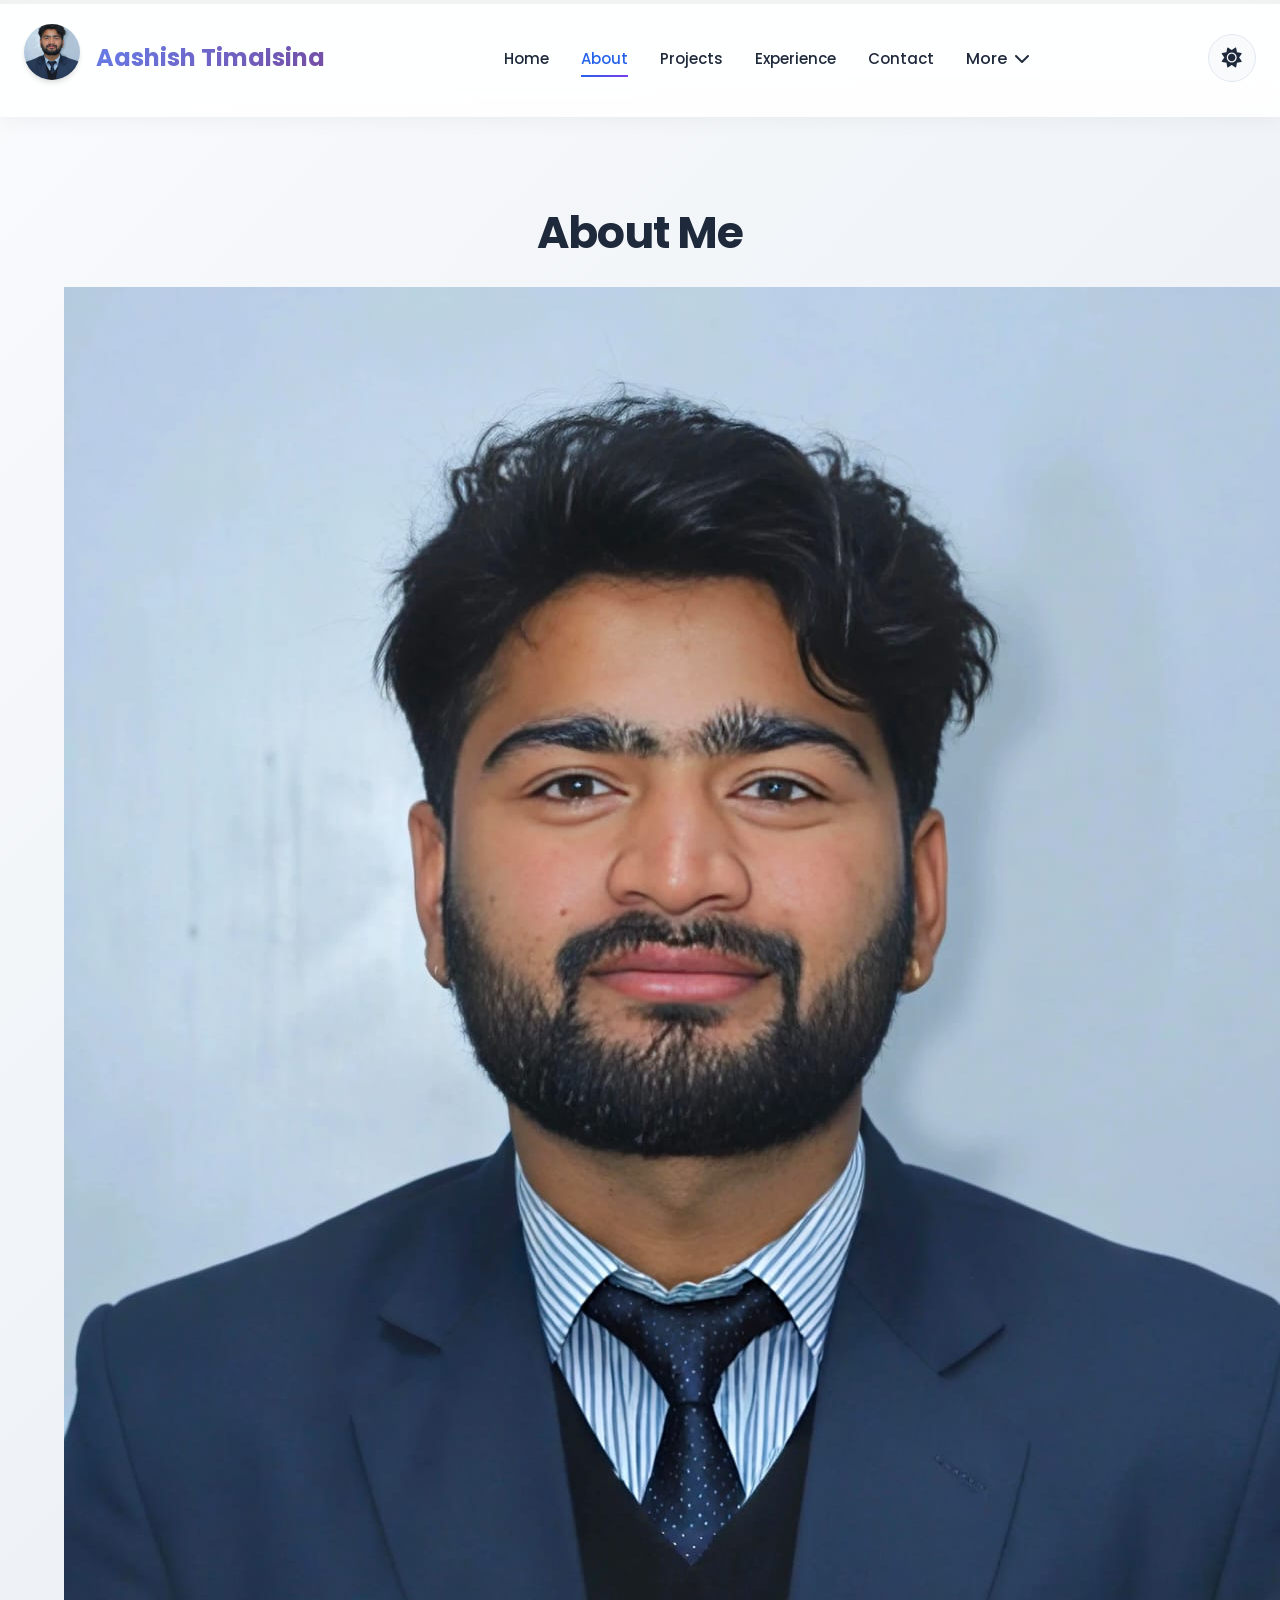
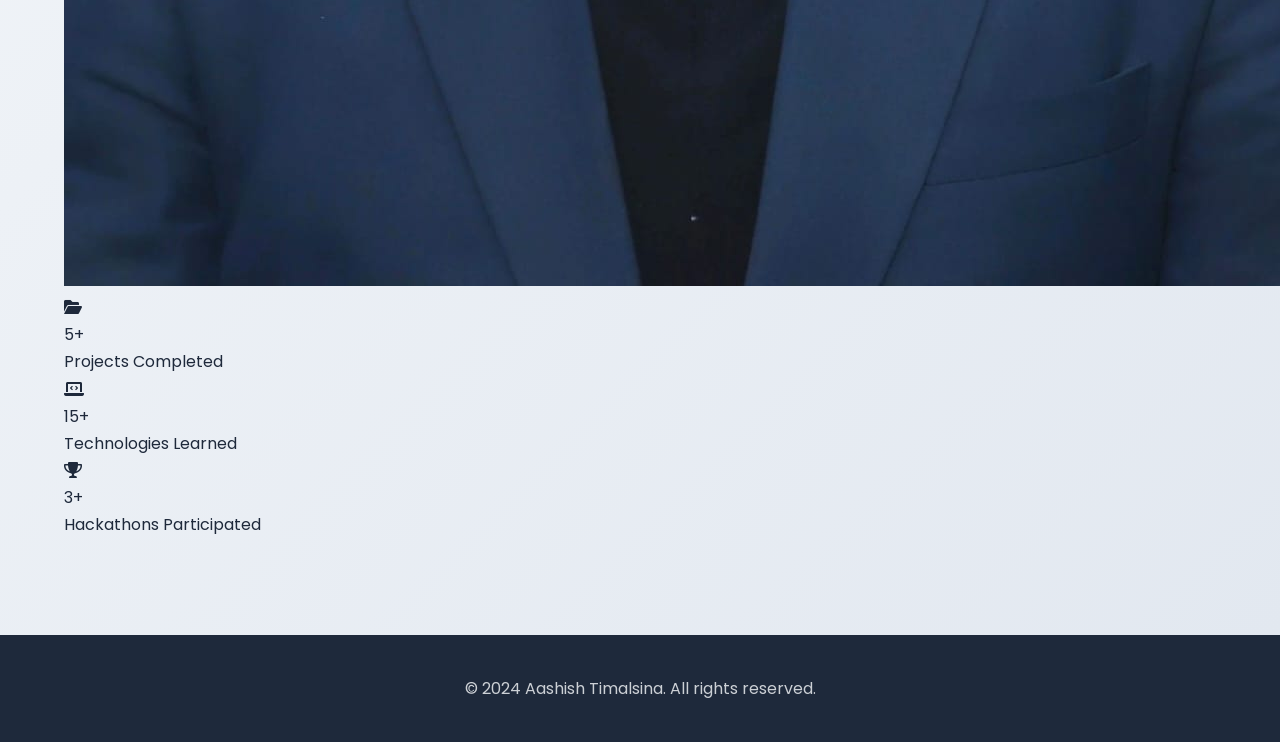
==== commit b25e843a: "Update portfolio: Improved About section, removed testimonials, added scroll animations" ====
--- a/about.html
+++ b/about.html
@@ -3,8 +3,43 @@
 <head>
     <meta charset="UTF-8">
     <meta name="viewport" content="width=device-width, initial-scale=1.0">
-    <title>About - Aashish Timalsina</title>
+    <meta name="description" content="About Aashish Timalsina — CSIT student and full stack developer building AI-powered platforms focused on career growth, local discovery, and modern web experiences.">
+    <meta name="keywords" content="Aashish Timalsina, about, full stack developer, AI developer, Nepal, web developer">
+    <meta name="author" content="Aashish Timalsina">
+    <meta name="robots" content="index, follow">
+    
+    <!-- Open Graph Meta Tags -->
+    <meta property="og:title" content="About | Aashish Timalsina | Full Stack Developer & AI Enthusiast">
+    <meta property="og:description" content="About Aashish Timalsina — CSIT student and full stack developer building AI-powered platforms focused on career growth, local discovery, and modern web experiences.">
+    <meta property="og:type" content="website">
+    <meta property="og:url" content="https://yourportfolio.com/about.html">
+    <meta property="og:image" content="https://yourportfolio.com/images/profile.jpg">
+    <meta property="og:site_name" content="Aashish Timalsina Portfolio">
+    
+    <!-- Twitter Card Meta Tags -->
+    <meta name="twitter:card" content="summary_large_image">
+    <meta name="twitter:title" content="About | Aashish Timalsina | Full Stack Developer & AI Enthusiast">
+    <meta name="twitter:description" content="About Aashish Timalsina — CSIT student and full stack developer building AI-powered platforms focused on career growth, local discovery, and modern web experiences.">
+    <meta name="twitter:image" content="https://yourportfolio.com/images/profile.jpg">
+    <meta name="twitter:creator" content="@yourtwitterhandle">
+    
+    <title>About | Aashish Timalsina | Full Stack Developer & AI Enthusiast</title>
     <link rel="icon" href="images/Favicon.png" type="image/png">
+    <link rel="canonical" href="https://yourportfolio.com/about.html">
+    
+    <!-- Google Analytics (replace G-XXXXXXXXXX with your actual GA4 ID) -->
+    <script async src="https://www.googletagmanager.com/gtag/js?id=G-XXXXXXXXXX"></script>
+    <script>
+        window.dataLayer = window.dataLayer || [];
+        function gtag(){dataLayer.push(arguments);}
+        gtag('js', new Date());
+        gtag('config', 'G-XXXXXXXXXX', {
+            page_path: window.location.pathname,
+            anonymize_ip: true,
+            cookie_flags: 'SameSite=None;Secure'
+        });
+    </script>
+    
     <link rel="stylesheet" href="styles.css">
     <link rel="stylesheet" href="https://cdnjs.cloudflare.com/ajax/libs/font-awesome/6.0.0/css/all.min.css">
     <link href="https://fonts.googleapis.com/css2?family=Poppins:wght@300;400;500;600;700&display=swap" rel="stylesheet">
@@ -15,20 +50,32 @@
             <div class="nav-container">
                 <a href="index.html" class="logo">
                     <div class="photo-container">
-                        <img src="images/profile.jpg" alt="Aashish Timalsina" class="header-photo" id="header-img">
-                        <img src="images/profile.jpg" alt="Aashish Timalsina" class="enlarged-photo">
+                        <img src="images/profile.jpg" alt="Aashish Timalsina" class="header-photo" id="header-img" loading="eager">
+                        <img src="images/profile.jpg" alt="Aashish Timalsina" class="enlarged-photo" loading="lazy">
                     </div>
                     <h1>Aashish Timalsina</h1>
                 </a>
                 <ul class="nav-links">
                     <li><a href="index.html">Home</a></li>
                     <li><a href="about.html" class="active">About</a></li>
-                    <li><a href="skills.html">Skills</a></li>
                     <li><a href="projects.html">Projects</a></li>
                     <li><a href="experience.html">Experience</a></li>
-                    <li><a href="education.html">Education</a></li>
-                    <li><a href="achievements.html">Achievements</a></li>
                     <li><a href="contact.html">Contact</a></li>
+                    <li class="nav-dropdown">
+                        <span class="dropdown-toggle">
+                            More <i class="fas fa-chevron-down"></i>
+                        </span>
+                        <ul class="dropdown-menu">
+                            <li><a href="skills.html"><i class="fas fa-code"></i> Skills</a></li>
+                            <li><a href="education.html"><i class="fas fa-graduation-cap"></i> Education</a></li>
+                            <li><a href="achievements.html"><i class="fas fa-trophy"></i> Achievements</a></li>
+                            <li><a href="testimonials.html"><i class="fas fa-comments"></i> Testimonials</a></li>
+                        </ul>
+                    </li>
+                    <li class="mobile-only"><a href="skills.html">Skills</a></li>
+                    <li class="mobile-only"><a href="education.html">Education</a></li>
+                    <li class="mobile-only"><a href="achievements.html">Achievements</a></li>
+                    <li class="mobile-only"><a href="testimonials.html">Testimonials</a></li>
                 </ul>
                 <button id="theme-toggle" class="theme-toggle" title="Toggle Theme">
                     <i class="fas fa-sun"></i>
--- a/styles.css
+++ b/styles.css
@@ -49,6 +49,7 @@
     --bg-light: #f8fafc;
     --bg-white: #ffffff;
     --bg-card: #ffffff;
+    --bg-secondary: #ffffff;
     --border-color: #e2e8f0;
     --shadow-sm: 0 1px 2px 0 rgba(0, 0, 0, 0.05);
     --shadow-md: 0 4px 6px -1px rgba(0, 0, 0, 0.1), 0 2px 4px -1px rgba(0, 0, 0, 0.06);
@@ -60,12 +61,18 @@
 
 /* Dark Mode Colors */
 body.dark-mode {
-    --text-dark: #f8fafc;
+    --text-dark: #f1f5f9;
     --text-light: #94a3b8;
+    --text-white: #0f172a;
     --bg-light: #0f172a;
     --bg-white: #1e293b;
     --bg-card: #1e293b;
+    --bg-secondary: #1e293b;
     --border-color: #334155;
+    --shadow-sm: 0 1px 2px 0 rgba(0, 0, 0, 0.3);
+    --shadow-md: 0 4px 6px -1px rgba(0, 0, 0, 0.4), 0 2px 4px -1px rgba(0, 0, 0, 0.3);
+    --shadow-lg: 0 10px 15px -3px rgba(0, 0, 0, 0.4), 0 4px 6px -2px rgba(0, 0, 0, 0.3);
+    --shadow-xl: 0 20px 25px -5px rgba(0, 0, 0, 0.4), 0 10px 10px -5px rgba(0, 0, 0, 0.3);
 }
 
 /* Animations */
@@ -149,6 +156,7 @@
     overflow-x: hidden;
     padding-top: 100px;
     margin: 0;
+    transition: background-color 0.4s cubic-bezier(0.4, 0, 0.2, 1), color 0.4s cubic-bezier(0.4, 0, 0.2, 1);
 }
 
 .container {
@@ -321,8 +329,110 @@
     width: 100%;
 }
 
+/* Nav links and dropdown */
 .nav-links {
+    display: flex;
+    list-style: none;
+    gap: 2rem;
+    align-items: center;
     transform-origin: top;
+}
+
+/* Hide mobile-only links on desktop */
+.mobile-only {
+    display: none;
+}
+
+/* Dropdown menu styles */
+.nav-dropdown {
+    position: relative;
+}
+
+.dropdown-toggle {
+    cursor: pointer;
+    display: flex;
+    align-items: center;
+    gap: 0.5rem;
+    padding: 0.5rem 0;
+    font-weight: 500;
+    color: var(--text-dark);
+    transition: color 0.3s ease;
+}
+
+.dropdown-toggle:hover {
+    color: var(--primary-color);
+}
+
+.dropdown-menu {
+    position: absolute;
+    top: 100%;
+    right: 0;
+    background: var(--bg-secondary);
+    border: 1px solid var(--border-color);
+    border-radius: 16px;
+    padding: 0.5rem 0;
+    margin-top: 0.75rem;
+    min-width: 220px;
+    box-shadow: 0 10px 40px rgba(0, 0, 0, 0.1);
+    opacity: 0;
+    visibility: hidden;
+    transform: translateY(-15px) scale(0.95);
+    transition: all 0.3s cubic-bezier(0.4, 0, 0.2, 1);
+    z-index: 1000;
+    backdrop-filter: blur(20px);
+    -webkit-backdrop-filter: blur(20px);
+}
+
+/* Add an arrow to the dropdown */
+.dropdown-menu::before {
+    content: '';
+    position: absolute;
+    top: -8px;
+    right: 20px;
+    width: 0;
+    height: 0;
+    border-left: 8px solid transparent;
+    border-right: 8px solid transparent;
+    border-bottom: 8px solid var(--bg-secondary);
+}
+
+.nav-dropdown:hover .dropdown-menu,
+.nav-dropdown:focus-within .dropdown-menu {
+    opacity: 1;
+    visibility: visible;
+    transform: translateY(0) scale(1);
+}
+
+.dropdown-menu li {
+    width: 100%;
+}
+
+.dropdown-menu a {
+    display: flex;
+    align-items: center;
+    gap: 0.75rem;
+    padding: 0.75rem 1.25rem;
+    width: 100%;
+    color: var(--text-dark);
+    text-decoration: none;
+    transition: all 0.2s ease;
+    font-weight: 500;
+}
+
+.dropdown-menu a:hover {
+    background: linear-gradient(135deg, rgba(59, 130, 246, 0.1) 0%, rgba(139, 92, 246, 0.1) 100%);
+    color: var(--primary-color);
+}
+
+.dropdown-menu a.active {
+    background: linear-gradient(135deg, rgba(59, 130, 246, 0.15) 0%, rgba(139, 92, 246, 0.15) 100%);
+    color: var(--primary-color);
+}
+
+.dropdown-menu a i {
+    width: 20px;
+    text-align: center;
+    font-size: 1rem;
 }
 
 .nav-links.active {
@@ -691,6 +801,27 @@
     height: 350px;
 }
 
+.hero-image-glow {
+    position: absolute;
+    width: 100%;
+    height: 100%;
+    border-radius: 50%;
+    background: radial-gradient(circle, rgba(59, 130, 246, 0.3) 0%, rgba(139, 92, 246, 0.1) 50%, transparent 70%);
+    animation: pulse-glow 3s ease-in-out infinite;
+    z-index: 0;
+}
+
+@keyframes pulse-glow {
+    0%, 100% {
+        transform: scale(1);
+        opacity: 0.5;
+    }
+    50% {
+        transform: scale(1.1);
+        opacity: 0.8;
+    }
+}
+
 .hero-image {
     width: 100%;
     height: 100%;
@@ -700,6 +831,16 @@
     z-index: 1;
     border: 4px solid rgba(59, 130, 246, 0.3);
     box-shadow: 0 20px 60px rgba(59, 130, 246, 0.3);
+    animation: float 6s ease-in-out infinite;
+}
+
+@keyframes float {
+    0%, 100% {
+        transform: translateY(0px);
+    }
+    50% {
+        transform: translateY(-15px);
+    }
 }
 
 .hero-image-border {
@@ -810,156 +951,223 @@
 
 .about-content {
     display: grid;
-    grid-template-columns: 1fr 1.2fr;
-    gap: 4rem;
+    grid-template-columns: 1fr 1.3fr;
+    gap: 5rem;
     align-items: start;
-    margin-bottom: 4rem;
 }
 
 .about-left {
     display: flex;
     justify-content: center;
-}
-
-.about-image-wrapper {
+    opacity: 1;
+    transform: translateY(0);
+    transition: all 0.6s cubic-bezier(0.4, 0, 0.2, 1);
+}
+
+.about-right {
+    display: flex;
+    flex-direction: column;
+    gap: 2rem;
+    opacity: 1;
+    transform: translateY(0);
+    transition: all 0.6s cubic-bezier(0.4, 0, 0.2, 1) 0.2s;
+}
+
+.profile-card {
+    background: white;
+    border-radius: 24px;
+    padding: 2.5rem;
+    box-shadow: 0 20px 60px rgba(0, 0, 0, 0.1);
+    display: flex;
+    flex-direction: column;
+    align-items: center;
+    gap: 1.5rem;
     position: relative;
-    width: 350px;
-}
-
-.about-image {
-    width: 100%;
-    height: auto;
-    border-radius: 20px;
-    box-shadow: 0 20px 40px rgba(0, 0, 0, 0.15);
-    transition: all 0.4s cubic-bezier(0.4, 0, 0.2, 1);
+    overflow: hidden;
+}
+
+.profile-image-wrapper {
     position: relative;
-    z-index: 1;
-}
-
-.about-image:hover {
-    transform: translateY(-10px);
-    box-shadow: 0 30px 60px rgba(0, 0, 0, 0.2);
-}
-
-.about-image-decoration {
-    position: absolute;
-    top: 20px;
-    left: 20px;
+    width: 220px;
+    height: 220px;
+}
+
+.profile-image {
     width: 100%;
     height: 100%;
-    border-radius: 20px;
-    background: linear-gradient(135deg, #3b82f6 0%, #8b5cf6 100%);
-    opacity: 0.2;
-    z-index: 0;
-}
-
-.about-right {
+    object-fit: cover;
+    border-radius: 50%;
+    position: relative;
+    z-index: 2;
+    border: 5px solid white;
+    box-shadow: 0 10px 30px rgba(0, 0, 0, 0.15);
+}
+
+.profile-glow {
+    position: absolute;
+    top: 50%;
+    left: 50%;
+    transform: translate(-50%, -50%);
+    width: 240px;
+    height: 240px;
+    background: radial-gradient(circle, var(--primary-color) 0%, transparent 70%);
+    opacity: 0.3;
+    z-index: 1;
+    animation: pulse 3s ease-in-out infinite;
+}
+
+@keyframes pulse {
+    0%, 100% { transform: translate(-50%, -50%) scale(1); opacity: 0.3; }
+    50% { transform: translate(-50%, -50%) scale(1.1); opacity: 0.5; }
+}
+
+.profile-name {
+    font-size: 1.8rem;
+    font-weight: 700;
+    color: var(--text-color);
+    margin: 0;
+}
+
+.profile-role {
+    font-size: 1rem;
+    color: var(--text-secondary);
+    margin: 0;
+    font-weight: 500;
+}
+
+.profile-stats {
+    display: grid;
+    grid-template-columns: repeat(3, 1fr);
+    gap: 1rem;
+    width: 100%;
+    margin-top: 0.5rem;
+}
+
+.profile-stat {
+    text-align: center;
+    padding: 1.25rem 0.75rem;
+    background: linear-gradient(135deg, var(--bg-secondary) 0%, white 100%);
+    border-radius: 12px;
+    transition: all 0.3s ease;
+}
+
+.profile-stat:hover {
+    transform: translateY(-4px);
+    box-shadow: 0 8px 20px rgba(0, 0, 0, 0.08);
+}
+
+.profile-stat .stat-number {
+    font-size: 2rem;
+    font-weight: 700;
+    color: var(--primary-color);
+    display: block;
+    margin-bottom: 0.25rem;
+}
+
+.profile-stat .stat-label {
+    font-size: 0.85rem;
+    color: var(--text-secondary);
+    font-weight: 500;
+}
+
+.about-story {
     display: flex;
     flex-direction: column;
-    gap: 1.5rem;
+    gap: 1rem;
 }
 
 .about-lead {
     font-size: 1.25rem;
-    font-weight: 500;
-    color: #1e293b;
+    font-weight: 600;
+    color: var(--text-color);
     line-height: 1.7;
     margin: 0;
 }
 
-.about-story p,
-.about-focus p {
-    font-size: 1.0625rem;
+.about-text {
+    font-size: 1.05rem;
+    color: var(--text-secondary);
     line-height: 1.8;
-    color: #475569;
     margin: 0;
 }
 
 .about-values {
     display: flex;
     flex-wrap: wrap;
-    gap: 1.5rem;
-    margin-top: 1rem;
+    gap: 1rem;
 }
 
 .value-item {
     display: flex;
     align-items: center;
-    gap: 0.75rem;
-    padding: 0.75rem 1.25rem;
-    background: white;
+    gap: 0.5rem;
+    padding: 0.85rem 1.75rem;
+    background-color: var(--bg-secondary);
     border-radius: 12px;
-    box-shadow: 0 4px 12px rgba(0, 0, 0, 0.05);
+    font-weight: 500;
+    color: var(--text-color);
     transition: all 0.3s ease;
 }
 
 .value-item:hover {
-    transform: translateY(-3px);
-    box-shadow: 0 8px 20px rgba(0, 0, 0, 0.1);
+    background-color: var(--primary-color);
+    color: white;
+    transform: translateY(-2px);
 }
 
 .value-item i {
-    font-size: 1.25rem;
-    color: #3b82f6;
-}
-
-.value-item span {
-    font-size: 0.9375rem;
-    font-weight: 500;
-    color: #1e293b;
-}
-
-.about-stats {
-    display: grid;
-    grid-template-columns: repeat(auto-fit, minmax(240px, 1fr));
-    gap: 2rem;
-}
-
-.stat-card {
-    background: white;
-    padding: 2rem;
-    border-radius: 16px;
-    box-shadow: 0 8px 24px rgba(0, 0, 0, 0.08);
-    display: flex;
-    align-items: center;
-    gap: 1.5rem;
-    transition: all 0.3s cubic-bezier(0.4, 0, 0.2, 1);
-}
-
-.stat-card:hover {
-    transform: translateY(-8px);
-    box-shadow: 0 16px 40px rgba(0, 0, 0, 0.12);
-}
-
-.stat-icon {
-    width: 64px;
-    height: 64px;
-    background: linear-gradient(135deg, #3b82f6 0%, #8b5cf6 100%);
-    border-radius: 14px;
-    display: flex;
-    align-items: center;
-    justify-content: center;
+    color: var(--primary-color);
+    font-size: 1.2rem;
+    transition: color 0.3s ease;
+}
+
+.value-item:hover i {
     color: white;
-    font-size: 1.75rem;
-}
-
-.stat-content {
-    display: flex;
-    flex-direction: column;
-}
-
-.stat-number {
-    font-size: 2.5rem;
-    font-weight: 700;
-    color: #1e293b;
-    line-height: 1;
-}
-
-.stat-label {
-    font-size: 0.9375rem;
-    color: #64748b;
-    font-weight: 500;
-    margin-top: 0.375rem;
+}
+
+.about-buttons {
+    display: flex;
+    gap: 1rem;
+}
+
+/* Responsive */
+@media (max-width: 968px) {
+    .about-content {
+        grid-template-columns: 1fr;
+        gap: 3rem;
+    }
+    
+    .profile-card {
+        max-width: 450px;
+    }
+    
+    .profile-stats {
+        gap: 0.75rem;
+    }
+}
+
+@media (max-width: 480px) {
+    .profile-image-wrapper {
+        width: 180px;
+        height: 180px;
+    }
+    
+    .profile-glow {
+        width: 200px;
+        height: 200px;
+    }
+    
+    .profile-name {
+        font-size: 1.5rem;
+    }
+    
+    .profile-stats {
+        grid-template-columns: 1fr;
+    }
+    
+    .about-buttons {
+        flex-direction: column;
+    }
 }
 
 /* Skills Section */
@@ -1152,6 +1360,8 @@
     overflow: hidden;
     display: flex;
     flex-direction: column;
+    opacity: 1;
+    transform: translateY(0);
 }
 
 .project-card.featured {
@@ -1311,6 +1521,46 @@
 .project-card:hover {
     transform: translateY(-12px);
     box-shadow: 0 25px 50px -12px rgba(0, 0, 0, 0.15);
+}
+
+.featured-badge {
+    position: absolute;
+    top: 1.5rem;
+    left: 1.5rem;
+    z-index: 2;
+    padding: 0.5rem 1rem;
+    border-radius: 50px;
+    font-size: 0.875rem;
+    font-weight: 700;
+    display: inline-flex;
+    align-items: center;
+    gap: 0.5rem;
+    background: linear-gradient(135deg, #fbbf24 0%, #f59e0b 100%);
+    color: #1e293b;
+    box-shadow: 0 4px 12px rgba(245, 158, 11, 0.4);
+}
+
+.project-section {
+    display: flex;
+    flex-direction: column;
+    gap: 0.5rem;
+}
+
+.project-section-title {
+    font-size: 1rem;
+    font-weight: 700;
+    color: var(--primary-color);
+    margin: 0;
+    display: flex;
+    align-items: center;
+    gap: 0.5rem;
+}
+
+.project-section-text {
+    font-size: 0.9375rem;
+    color: var(--text-light);
+    line-height: 1.7;
+    margin: 0;
 }
 
 /* Education Section */
@@ -1866,14 +2116,9 @@
     position: relative;
     width: 50%;
     padding: 2rem 3rem;
-    opacity: 0;
-    transform: translateY(30px);
-    transition: all 0.6s cubic-bezier(0.4, 0, 0.2, 1);
-}
-
-.timeline-item.animate {
     opacity: 1;
     transform: translateY(0);
+    transition: all 0.6s cubic-bezier(0.4, 0, 0.2, 1);
 }
 
 .timeline-item:nth-child(odd) {
@@ -2263,3 +2508,1200 @@
         min-width: auto;
     }
 }
+
+/* About Section Responsive */
+@media (max-width: 1024px) {
+    .about-content {
+        grid-template-columns: 1fr;
+        gap: 3rem;
+    }
+
+    .about-left {
+        justify-content: center;
+    }
+}
+
+@media (max-width: 768px) {
+    .about-image-wrapper {
+        width: 280px;
+    }
+
+    .about-values {
+        justify-content: center;
+    }
+
+    .stat-card {
+        padding: 1.5rem;
+    }
+
+    .stat-icon {
+        width: 54px;
+        height: 54px;
+        font-size: 1.5rem;
+    }
+
+/* ==========================================================================
+   PREMIUM MOBILE RESPONSIVENESS & CROSS-DEVICE EXPERIENCE
+   ========================================================================== */
+
+/* Base responsive font sizing */
+@media (max-width: 1200px) {
+    html {
+        font-size: 15px;
+    }
+}
+
+@media (max-width: 992px) {
+    html {
+        font-size: 14.5px;
+    }
+}
+
+@media (max-width: 768px) {
+    html {
+        font-size: 14px;
+    }
+    
+    /* Mobile navbar */
+    .nav-container {
+        padding: 1rem 1.25rem;
+    }
+    
+    .logo h1 {
+        font-size: 1.3rem;
+    }
+    
+    .header-photo {
+        width: 46px;
+        height: 46px;
+    }
+    
+    /* Mobile hamburger menu */
+    .hamburger {
+        display: flex;
+        flex-direction: column;
+        justify-content: center;
+        gap: 6px;
+        width: 40px;
+        height: 40px;
+        padding: 8px;
+        cursor: pointer;
+        z-index: 1001;
+    }
+    
+    .hamburger span {
+        width: 100%;
+        height: 3px;
+        background: var(--text-dark);
+        border-radius: 2px;
+        transition: all 0.3s cubic-bezier(0.4, 0, 0.2, 1);
+    }
+    
+    .hamburger.active span:nth-child(1) {
+        transform: translateY(9px) rotate(45deg);
+    }
+    
+    .hamburger.active span:nth-child(2) {
+        opacity: 0;
+        transform: translateX(20px);
+    }
+    
+    .hamburger.active span:nth-child(3) {
+        transform: translateY(-9px) rotate(-45deg);
+    }
+    
+    .nav-links {
+        position: fixed;
+        top: 0;
+        right: -100%;
+        width: 85%;
+        max-width: 380px;
+        height: 100vh;
+        background: rgba(255, 255, 255, 0.98);
+        backdrop-filter: blur(20px);
+        -webkit-backdrop-filter: blur(20px);
+        flex-direction: column;
+        justify-content: center;
+        align-items: center;
+        gap: 1.75rem;
+        transition: right 0.4s cubic-bezier(0.4, 0, 0.2, 1);
+        box-shadow: -10px 0 50px rgba(0, 0, 0, 0.1);
+        z-index: 1000;
+        padding: 4rem 2rem;
+    }
+    
+    /* On mobile: show mobile-only links, hide dropdown */
+    .mobile-only {
+        display: block;
+    }
+    
+    .nav-dropdown {
+        display: none;
+    }
+    
+    .nav-links.active {
+        right: 0;
+    }
+    
+    body.dark-mode .nav-links {
+        background: rgba(15, 23, 42, 0.98);
+    }
+    
+    .nav-links a {
+        font-size: 1.15rem;
+        width: 100%;
+        text-align: center;
+        padding: 0.75rem 1.5rem;
+        border-radius: 12px;
+    }
+    
+    .nav-links a::before {
+        display: none;
+    }
+    
+    .nav-links a.active,
+    .nav-links a:hover {
+        background: linear-gradient(135deg, rgba(59, 130, 246, 0.1) 0%, rgba(139, 92, 246, 0.1) 100%);
+        color: var(--primary-color);
+    }
+    
+    .theme-toggle {
+        position: fixed;
+        bottom: 2rem;
+        left: 50%;
+        transform: translateX(-50%);
+        z-index: 1001;
+    }
+}
+
+@media (max-width: 576px) {
+    html {
+        font-size: 13.5px;
+    }
+    
+    .nav-container {
+        padding: 0.875rem 1rem;
+    }
+    
+    .logo h1 {
+        font-size: 1.2rem;
+    }
+    
+    .header-photo {
+        width: 42px;
+        height: 42px;
+    }
+}
+
+/* Hero section responsiveness */
+@media (max-width: 1200px) {
+    .hero {
+        padding: 100px 1.5rem 60px;
+    }
+}
+
+@media (max-width: 992px) {
+    .hero-content {
+        grid-template-columns: 1fr;
+        gap: 3rem;
+        text-align: center;
+    }
+    
+    .hero-left {
+        order: 2;
+    }
+    
+    .hero-right {
+        order: 1;
+        justify-content: center;
+    }
+    
+    .hero-buttons {
+        justify-content: center;
+    }
+}
+
+@media (max-width: 768px) {
+    .hero {
+        padding: 80px 1.25rem 50px;
+    }
+    
+    .hero-title {
+        font-size: 2.2rem;
+        line-height: 1.2;
+    }
+    
+    .hero-subtitle {
+        font-size: 1.1rem;
+    }
+    
+    .hero-description {
+        font-size: 0.975rem;
+    }
+    
+    .hero-buttons {
+        flex-direction: column;
+        width: 100%;
+    }
+    
+    .hero-buttons .btn {
+        width: 100%;
+        justify-content: center;
+    }
+    
+    .hero-profile-wrapper {
+        width: 260px;
+        height: 260px;
+    }
+}
+
+@media (max-width: 480px) {
+    .hero-title {
+        font-size: 1.8rem;
+    }
+    
+    .hero-profile-wrapper {
+        width: 220px;
+        height: 220px;
+    }
+}
+
+/* About section responsiveness */
+@media (max-width: 992px) {
+    .about-content {
+        grid-template-columns: 1fr;
+        gap: 3rem;
+    }
+    
+    .about-left {
+        justify-content: center;
+    }
+    
+    .about-values {
+        justify-content: center;
+    }
+}
+
+@media (max-width: 768px) {
+    .about-section {
+        padding: 4rem 1.25rem;
+    }
+    
+    .about-image-wrapper {
+        width: 100%;
+        max-width: 320px;
+    }
+    
+    .about-values {
+        flex-direction: column;
+    }
+    
+    .value-item {
+        width: 100%;
+        justify-content: center;
+    }
+    
+    .stat-number {
+        font-size: 2rem;
+    }
+}
+
+/* Projects section responsiveness */
+@media (max-width: 1200px) {
+    .projects-grid {
+        gap: 2rem;
+    }
+}
+
+@media (max-width: 992px) {
+    .projects-grid {
+        grid-template-columns: repeat(auto-fit, minmax(300px, 1fr));
+    }
+}
+
+@media (max-width: 768px) {
+    .projects-section {
+        padding: 4rem 1.25rem;
+    }
+    
+    .projects-grid {
+        grid-template-columns: 1fr;
+    }
+    
+    .project-card {
+        max-width: 100%;
+    }
+    
+    .project-tech {
+        flex-wrap: wrap;
+        justify-content: center;
+    }
+}
+
+/* Experience timeline responsiveness */
+@media (max-width: 992px) {
+    .timeline::before {
+        left: 30px;
+    }
+    
+    .timeline-item {
+        flex-direction: column;
+        padding-left: 70px;
+        padding-right: 1rem;
+    }
+    
+    .timeline-marker {
+        left: 30px;
+        transform: translateX(-50%);
+    }
+    
+    .timeline-content {
+        width: 100%;
+    }
+}
+
+@media (max-width: 768px) {
+    .experience-section {
+        padding: 4rem 1.25rem;
+    }
+    
+    .timeline-item {
+        padding-left: 60px;
+    }
+    
+    .timeline-tags {
+        flex-wrap: wrap;
+    }
+}
+
+/* Skills section responsiveness */
+@media (max-width: 768px) {
+    .skills-section {
+        padding: 4rem 1.25rem;
+    }
+    
+    .skills-grid {
+        padding: 2rem 1.5rem;
+    }
+}
+
+/* Contact section responsiveness */
+@media (max-width: 992px) {
+    .contact-content {
+        grid-template-columns: 1fr;
+    }
+}
+
+@media (max-width: 768px) {
+    .contact-section {
+        padding: 4rem 1.25rem;
+    }
+    
+    .contact-form {
+        padding: 1.75rem 1.5rem;
+    }
+    
+    .contact-item {
+        padding: 1.25rem;
+    }
+    
+    .contact-icon {
+        width: 50px;
+        height: 50px;
+        font-size: 1.25rem;
+    }
+    
+    .toast {
+        left: 1rem;
+        right: 1rem;
+        min-width: auto;
+    }
+}
+
+/* Container responsiveness */
+@media (max-width: 1200px) {
+    .container {
+        padding: 0 2rem;
+    }
+}
+
+@media (max-width: 768px) {
+    .container {
+        padding: 0 1.25rem;
+    }
+}
+
+@media (max-width: 480px) {
+    .container {
+        padding: 0 1rem;
+    }
+}
+
+/* Section header responsiveness */
+@media (max-width: 768px) {
+    .section-header {
+        margin-bottom: 2.5rem;
+    }
+    
+    .section-title {
+        font-size: 1.75rem;
+    }
+    
+    .section-subtitle {
+        font-size: 0.975rem;
+    }
+}
+
+/* Button touch optimization */
+@media (max-width: 768px) {
+    .btn {
+        min-height: 48px;
+        padding: 0.875rem 1.75rem;
+    }
+    
+    .btn-primary,
+    .btn-secondary {
+        width: 100%;
+        justify-content: center;
+    }
+}
+
+/* Performance optimization for mobile */
+@media (max-width: 768px) {
+    .hero-decoration {
+        animation-duration: 8s;
+    }
+    
+    .hero-profile-glow {
+        animation-duration: 4s;
+    }
+}
+
+/* Ultrawide screen optimization */
+@media (min-width: 1600px) {
+    html {
+        font-size: 17px;
+    }
+    
+    .container {
+        max-width: 1400px;
+    }
+}
+
+@media (min-width: 2000px) {
+    html {
+        font-size: 18px;
+    }
+    
+    .container {
+        max-width: 1600px;
+    }
+}
+
+/* Touch-friendly hover effects for mobile */
+@media (hover: none) and (pointer: coarse) {
+    .btn:hover::before {
+        opacity: 0;
+    }
+    
+    .project-card:hover {
+        transform: translateY(0);
+    }
+    
+    .value-item:hover {
+        transform: translateY(0);
+    }
+    
+    .timeline-item:hover {
+        transform: translateX(0);
+    }
+}
+
+/* ==========================================================================
+   TESTIMONIALS SECTION
+   ========================================================================== */
+.testimonials-section {
+    padding: 5rem 0;
+    position: relative;
+}
+
+.testimonials-section::before {
+    content: '';
+    position: absolute;
+    top: 0;
+    left: 0;
+    right: 0;
+    bottom: 0;
+    background: linear-gradient(180deg, 
+        rgba(59, 130, 246, 0.03) 0%, 
+        rgba(139, 92, 246, 0.03) 50%,
+        transparent 100%);
+    z-index: -1;
+}
+
+.testimonials-grid {
+    display: grid;
+    grid-template-columns: repeat(auto-fit, minmax(320px, 1fr));
+    gap: 2rem;
+    margin-top: 3rem;
+}
+
+.testimonial-card {
+    background: var(--bg-secondary);
+    border-radius: 20px;
+    padding: 2.25rem;
+    border: 1px solid var(--border-color);
+    box-shadow: var(--shadow-md);
+    position: relative;
+    overflow: hidden;
+    transition: all 0.4s cubic-bezier(0.4, 0, 0.2, 1);
+    opacity: 1;
+    transform: translateY(0);
+}
+
+.testimonial-card:hover {
+    transform: translateY(-8px);
+    box-shadow: 0 20px 50px rgba(0, 0, 0, 0.12);
+    border-color: rgba(59, 130, 246, 0.2);
+}
+
+body.dark-mode .testimonial-card:hover {
+    box-shadow: 0 20px 50px rgba(0, 0, 0, 0.4);
+}
+
+.testimonial-quote {
+    font-size: 3rem;
+    color: var(--primary-color);
+    opacity: 0.15;
+    line-height: 1;
+    margin-bottom: 1rem;
+    transition: all 0.3s ease;
+}
+
+.testimonial-card:hover .testimonial-quote {
+    opacity: 0.25;
+    transform: scale(1.1);
+}
+
+.testimonial-text {
+    font-size: 1rem;
+    line-height: 1.8;
+    color: var(--text-light);
+    margin-bottom: 2rem;
+    font-style: italic;
+}
+
+.testimonial-author {
+    display: flex;
+    align-items: center;
+    gap: 1rem;
+    margin-bottom: 1rem;
+}
+
+.testimonial-avatar {
+    width: 56px;
+    height: 56px;
+    border-radius: 50%;
+    background: linear-gradient(135deg, var(--primary-color) 0%, var(--secondary-color) 100%);
+    display: flex;
+    align-items: center;
+    justify-content: center;
+    font-size: 1.5rem;
+    color: white;
+    flex-shrink: 0;
+    box-shadow: 0 4px 15px rgba(59, 130, 246, 0.3);
+}
+
+.testimonial-info h4 {
+    font-size: 1.1rem;
+    color: var(--text-dark);
+    font-weight: 600;
+    margin-bottom: 0.25rem;
+}
+
+.testimonial-info p {
+    font-size: 0.875rem;
+    color: var(--text-secondary);
+}
+
+.testimonial-rating {
+    display: flex;
+    gap: 0.25rem;
+    color: #fbbf24;
+    font-size: 1rem;
+}
+
+/* Dark mode for testimonials */
+body.dark-mode .testimonials-section::before {
+    background: linear-gradient(180deg, 
+        rgba(59, 130, 246, 0.08) 0%, 
+        rgba(139, 92, 246, 0.08) 50%,
+        transparent 100%);
+}
+
+body.dark-mode .testimonial-card {
+    background: var(--bg-secondary);
+    border-color: rgba(51, 65, 85, 0.5);
+}
+
+body.dark-mode .testimonial-text {
+    color: #cbd5e1;
+}
+
+body.dark-mode .testimonial-info h4 {
+    color: #f8fafc;
+}
+
+body.dark-mode .testimonial-info p {
+    color: #94a3b8;
+}
+
+/* Testimonials responsiveness */
+@media (max-width: 1200px) {
+    .testimonials-grid {
+        gap: 1.75rem;
+    }
+}
+
+@media (max-width: 992px) {
+    .testimonials-grid {
+        grid-template-columns: repeat(auto-fit, minmax(280px, 1fr));
+    }
+}
+
+@media (max-width: 768px) {
+    .testimonials-section {
+        padding: 4rem 1.25rem;
+    }
+    
+    .testimonials-grid {
+        grid-template-columns: 1fr;
+    }
+    
+    .testimonial-card {
+        padding: 1.75rem 1.5rem;
+    }
+    
+    .testimonial-text {
+        font-size: 0.975rem;
+    }
+}
+
+/* ==========================================================================
+   ENHANCED DARK MODE STYLES
+   ========================================================================== */
+
+/* Smooth transitions for all elements that change color */
+* {
+    transition: background-color 0.4s cubic-bezier(0.4, 0, 0.2, 1),
+                color 0.4s cubic-bezier(0.4, 0, 0.2, 1),
+                border-color 0.4s cubic-bezier(0.4, 0, 0.2, 1),
+                box-shadow 0.4s cubic-bezier(0.4, 0, 0.2, 1);
+}
+
+/* About Section Dark Mode */
+body.dark-mode .about-section {
+    background: linear-gradient(135deg, #0f172a 0%, #1e293b 100%);
+}
+
+body.dark-mode .about-image {
+    box-shadow: 0 20px 40px rgba(0, 0, 0, 0.4);
+}
+
+body.dark-mode .about-image:hover {
+    box-shadow: 0 30px 60px rgba(0, 0, 0, 0.5);
+}
+
+body.dark-mode .about-lead {
+    color: #f1f5f9;
+}
+
+body.dark-mode .about-story p,
+body.dark-mode .about-focus p {
+    color: #94a3b8;
+}
+
+body.dark-mode .value-item {
+    background: #1e293b;
+    box-shadow: 0 4px 12px rgba(0, 0, 0, 0.3);
+}
+
+body.dark-mode .value-item:hover {
+    box-shadow: 0 8px 20px rgba(0, 0, 0, 0.4);
+}
+
+body.dark-mode .value-item span {
+    color: #f1f5f9;
+}
+
+body.dark-mode .stat-card {
+    background: #1e293b;
+    box-shadow: 0 8px 24px rgba(0, 0, 0, 0.3);
+}
+
+/* Projects Section Dark Mode */
+body.dark-mode .projects-section {
+    background: #0f172a;
+}
+
+body.dark-mode .project-card {
+    background: #1e293b;
+    box-shadow: 0 8px 24px rgba(0, 0, 0, 0.3);
+}
+
+body.dark-mode .project-card:hover {
+    box-shadow: 0 16px 48px rgba(0, 0, 0, 0.4);
+}
+
+body.dark-mode .project-overlay {
+    background: linear-gradient(180deg, transparent 0%, rgba(15, 23, 42, 0.95) 100%);
+}
+
+body.dark-mode .project-title {
+    color: #f1f5f9;
+}
+
+body.dark-mode .project-description {
+    color: #94a3b8;
+}
+
+body.dark-mode .project-tech {
+    background: rgba(30, 41, 59, 0.8);
+    color: #94a3b8;
+    border-color: #334155;
+}
+
+body.dark-mode .problem-statement,
+body.dark-mode .solution-overview {
+    color: #94a3b8;
+}
+
+/* Skills Section Dark Mode */
+body.dark-mode .skills-section {
+    background: linear-gradient(135deg, #0f172a 0%, #1e293b 100%);
+}
+
+body.dark-mode .skills-grid {
+    background: #1e293b;
+    box-shadow: 0 8px 24px rgba(0, 0, 0, 0.3);
+}
+
+body.dark-mode .skill-bar {
+    background: #334155;
+}
+
+body.dark-mode .skill-name {
+    color: #f1f5f9;
+}
+
+/* Experience Timeline Dark Mode */
+body.dark-mode .experience-section {
+    background: #0f172a;
+}
+
+body.dark-mode .timeline::before {
+    background: linear-gradient(180deg, #3b82f6 0%, #8b5cf6 100%);
+}
+
+body.dark-mode .timeline-item {
+    background: #1e293b;
+    box-shadow: 0 4px 16px rgba(0, 0, 0, 0.3);
+    border-color: #334155;
+}
+
+body.dark-mode .timeline-item:hover {
+    box-shadow: 0 8px 24px rgba(0, 0, 0, 0.4);
+}
+
+body.dark-mode .timeline-marker {
+    background: #0f172a;
+    box-shadow: 0 0 0 4px #1e293b, 0 0 20px rgba(59, 130, 246, 0.3);
+}
+
+body.dark-mode .timeline-date {
+    color: #94a3b8;
+}
+
+body.dark-mode .timeline-title {
+    color: #f1f5f9;
+}
+
+body.dark-mode .timeline-description {
+    color: #94a3b8;
+}
+
+/* Education Section Dark Mode */
+body.dark-mode .education-section {
+    background: linear-gradient(135deg, #0f172a 0%, #1e293b 100%);
+}
+
+body.dark-mode .education-card {
+    background: #1e293b;
+    box-shadow: 0 8px 24px rgba(0, 0, 0, 0.3);
+}
+
+body.dark-mode .education-degree {
+    color: #f1f5f9;
+}
+
+body.dark-mode .education-school,
+body.dark-mode .education-details {
+    color: #94a3b8;
+}
+
+/* Achievements Section Dark Mode */
+body.dark-mode .achievements-section {
+    background: #0f172a;
+}
+
+body.dark-mode .achievement-card {
+    background: #1e293b;
+    box-shadow: 0 8px 24px rgba(0, 0, 0, 0.3);
+}
+
+body.dark-mode .achievement-title {
+    color: #f1f5f9;
+}
+
+body.dark-mode .achievement-description {
+    color: #94a3b8;
+}
+
+/* Contact Section Dark Mode */
+body.dark-mode .contact-section {
+    background: linear-gradient(135deg, #0f172a 0%, #1e293b 100%);
+}
+
+body.dark-mode .contact-form {
+    background: #1e293b;
+    box-shadow: 0 8px 24px rgba(0, 0, 0, 0.3);
+    border-color: #334155;
+}
+
+body.dark-mode .form-group label {
+    color: #f1f5f9;
+}
+
+body.dark-mode .form-group input,
+body.dark-mode .form-group textarea {
+    background: #334155;
+    border-color: #475569;
+    color: #f1f5f9;
+}
+
+body.dark-mode .form-group input::placeholder,
+body.dark-mode .form-group textarea::placeholder {
+    color: #64748b;
+}
+
+body.dark-mode .form-group input:focus,
+body.dark-mode .form-group textarea:focus {
+    border-color: #3b82f6;
+    background: #1e293b;
+}
+
+body.dark-mode .contact-card {
+    background: #1e293b;
+    box-shadow: 0 8px 24px rgba(0, 0, 0, 0.3);
+    border-color: #334155;
+}
+
+body.dark-mode .contact-info-label {
+    color: #94a3b8;
+}
+
+body.dark-mode .contact-info-value {
+    color: #f1f5f9;
+}
+
+/* Footer Dark Mode */
+body.dark-mode footer {
+    background: #0f172a;
+    border-color: #334155;
+}
+
+/* Section Headers Dark Mode */
+body.dark-mode .section-title,
+body.dark-mode .skills-title {
+    color: #f1f5f9;
+}
+
+body.dark-mode .section-subtitle,
+body.dark-mode .skills-subtitle {
+    color: #94a3b8;
+}
+
+/* Scroll Progress Dark Mode */
+body.dark-mode .scroll-progress-container {
+    background: rgba(255,255,255,0.05);
+}
+
+/* Scroll to Top Button Dark Mode */
+body.dark-mode #scrollToTopBtn {
+    background: #1e293b;
+    color: #f1f5f9;
+    box-shadow: 0 4px 16px rgba(0, 0, 0, 0.3);
+}
+
+body.dark-mode #scrollToTopBtn:hover {
+    background: #3b82f6;
+    color: white;
+}
+
+/* ==========================================================================
+   ENHANCED ANIMATIONS & MICRO-INTERACTIONS
+   ========================================================================== */
+
+/* Button Enhancements */
+.btn {
+    position: relative;
+    overflow: hidden;
+    transform: translateZ(0);
+    transition: all 0.3s cubic-bezier(0.4, 0, 0.2, 1);
+}
+
+.btn::before {
+    content: '';
+    position: absolute;
+    top: 0;
+    left: 0;
+    width: 100%;
+    height: 100%;
+    background: radial-gradient(circle, rgba(255,255,255,0.3) 0%, transparent 70%);
+    opacity: 0;
+    transition: opacity 0.3s ease;
+}
+
+.btn:hover::before {
+    opacity: 1;
+}
+
+.btn:active {
+    transform: scale(0.96);
+}
+
+.btn-primary {
+    box-shadow: 0 4px 15px rgba(59, 130, 246, 0.3);
+}
+
+.btn-primary:hover {
+    box-shadow: 0 8px 25px rgba(59, 130, 246, 0.4);
+    transform: translateY(-2px);
+}
+
+.btn-secondary:hover {
+    box-shadow: 0 4px 15px rgba(0, 0, 0, 0.1);
+    transform: translateY(-2px);
+}
+
+/* Navbar Link Active/Hover Improvements */
+.nav-links a {
+    position: relative;
+    padding: 0.5rem 0;
+}
+
+.nav-links a::before {
+    content: '';
+    position: absolute;
+    bottom: 0;
+    left: 50%;
+    width: 0;
+    height: 2px;
+    background: var(--gradient-secondary);
+    border-radius: 2px;
+    transform: translateX(-50%);
+    transition: all 0.3s cubic-bezier(0.4, 0, 0.2, 1);
+}
+
+.nav-links a:hover::before,
+.nav-links a.active::before {
+    width: 100%;
+}
+
+/* Project Card Hover Enhancements */
+.project-card {
+    transform: translateZ(0);
+}
+
+.project-card:hover {
+    transform: translateY(-8px) scale(1.01);
+}
+
+.project-image img {
+    transition: transform 0.5s cubic-bezier(0.4, 0, 0.2, 1);
+}
+
+.project-card:hover .project-image img {
+    transform: scale(1.1);
+}
+
+/* Stat Card Enhancements */
+.stat-card {
+    transform: translateZ(0);
+}
+
+.stat-card:hover {
+    transform: translateY(-4px);
+}
+
+/* Timeline Item Enhancements */
+.timeline-item {
+    transform: translateZ(0);
+}
+
+.timeline-item:hover {
+    transform: translateX(8px);
+}
+
+.timeline-marker {
+    transition: all 0.3s cubic-bezier(0.4, 0, 0.2, 1);
+}
+
+.timeline-item:hover .timeline-marker {
+    transform: scale(1.2);
+    box-shadow: 0 0 0 8px rgba(59, 130, 246, 0.2);
+}
+
+/* Value Item Enhancements */
+.value-item {
+    transform: translateZ(0);
+}
+
+.value-item:hover {
+    transform: translateY(-3px) scale(1.02);
+}
+
+.value-item i {
+    transition: all 0.3s cubic-bezier(0.4, 0, 0.2, 1);
+}
+
+.value-item:hover i {
+    transform: rotate(5deg) scale(1.1);
+}
+
+/* Skill Badge Enhancements */
+.skill-badge {
+    transform: translateZ(0);
+}
+
+.skill-badge:hover {
+    transform: translateY(-3px);
+    box-shadow: 0 6px 20px rgba(0, 0, 0, 0.12);
+}
+
+/* Form Input Enhancements */
+.form-group input,
+.form-group textarea {
+    transition: all 0.3s cubic-bezier(0.4, 0, 0.2, 1);
+}
+
+.form-group input:focus,
+.form-group textarea:focus {
+    box-shadow: 0 0 0 4px rgba(59, 130, 246, 0.1);
+}
+
+/* Contact Item Enhancements */
+.contact-item {
+    transform: translateZ(0);
+}
+
+.contact-item:hover {
+    transform: translateX(8px);
+}
+
+.contact-item:hover .contact-icon {
+    transform: scale(1.1) rotate(5deg);
+}
+
+/* Hero Section Floating Elements */
+.hero-decoration {
+    animation: float 6s ease-in-out infinite;
+}
+
+.hero-decoration:nth-child(2) {
+    animation-delay: 1s;
+}
+
+.hero-decoration:nth-child(3) {
+    animation-delay: 2s;
+}
+
+/* Section Entrance Animation Base Classes */
+.fade-up {
+    opacity: 0;
+    transform: translateY(40px);
+}
+
+.fade-up.animate {
+    opacity: 1;
+    transform: translateY(0);
+}
+
+.fade-left {
+    opacity: 0;
+    transform: translateX(-40px);
+}
+
+.fade-left.animate {
+    opacity: 1;
+    transform: translateX(0);
+}
+
+.fade-right {
+    opacity: 0;
+    transform: translateX(40px);
+}
+
+.fade-right.animate {
+    opacity: 1;
+    transform: translateX(0);
+}
+
+.scale-in {
+    opacity: 0;
+    transform: scale(0.9);
+}
+
+.scale-in.animate {
+    opacity: 1;
+    transform: scale(1);
+}
+
+/* Ripple Effect for Buttons (optional) */
+.ripple {
+    position: relative;
+    overflow: hidden;
+}
+
+.ripple::after {
+    content: '';
+    position: absolute;
+    width: 100%;
+    height: 100%;
+    top: 0;
+    left: 0;
+    pointer-events: none;
+    background-image: radial-gradient(circle, rgba(255,255,255,0.3) 10%, transparent 10.01%);
+    background-repeat: no-repeat;
+    background-position: 50%;
+    transform: scale(10,10);
+    opacity: 0;
+    transition: transform 0.5s, opacity 1s;
+}
+
+.ripple:active::after {
+    transform: scale(0,0);
+    opacity: 0.3;
+    transition: 0s;
+}
+
+/* Performance Optimization */
+@media (prefers-reduced-motion: reduce) {
+    *,
+    *::before,
+    *::after {
+        animation-duration: 0.01ms !important;
+        animation-iteration-count: 1 !important;
+        transition-duration: 0.01ms !important;
+    }
+}
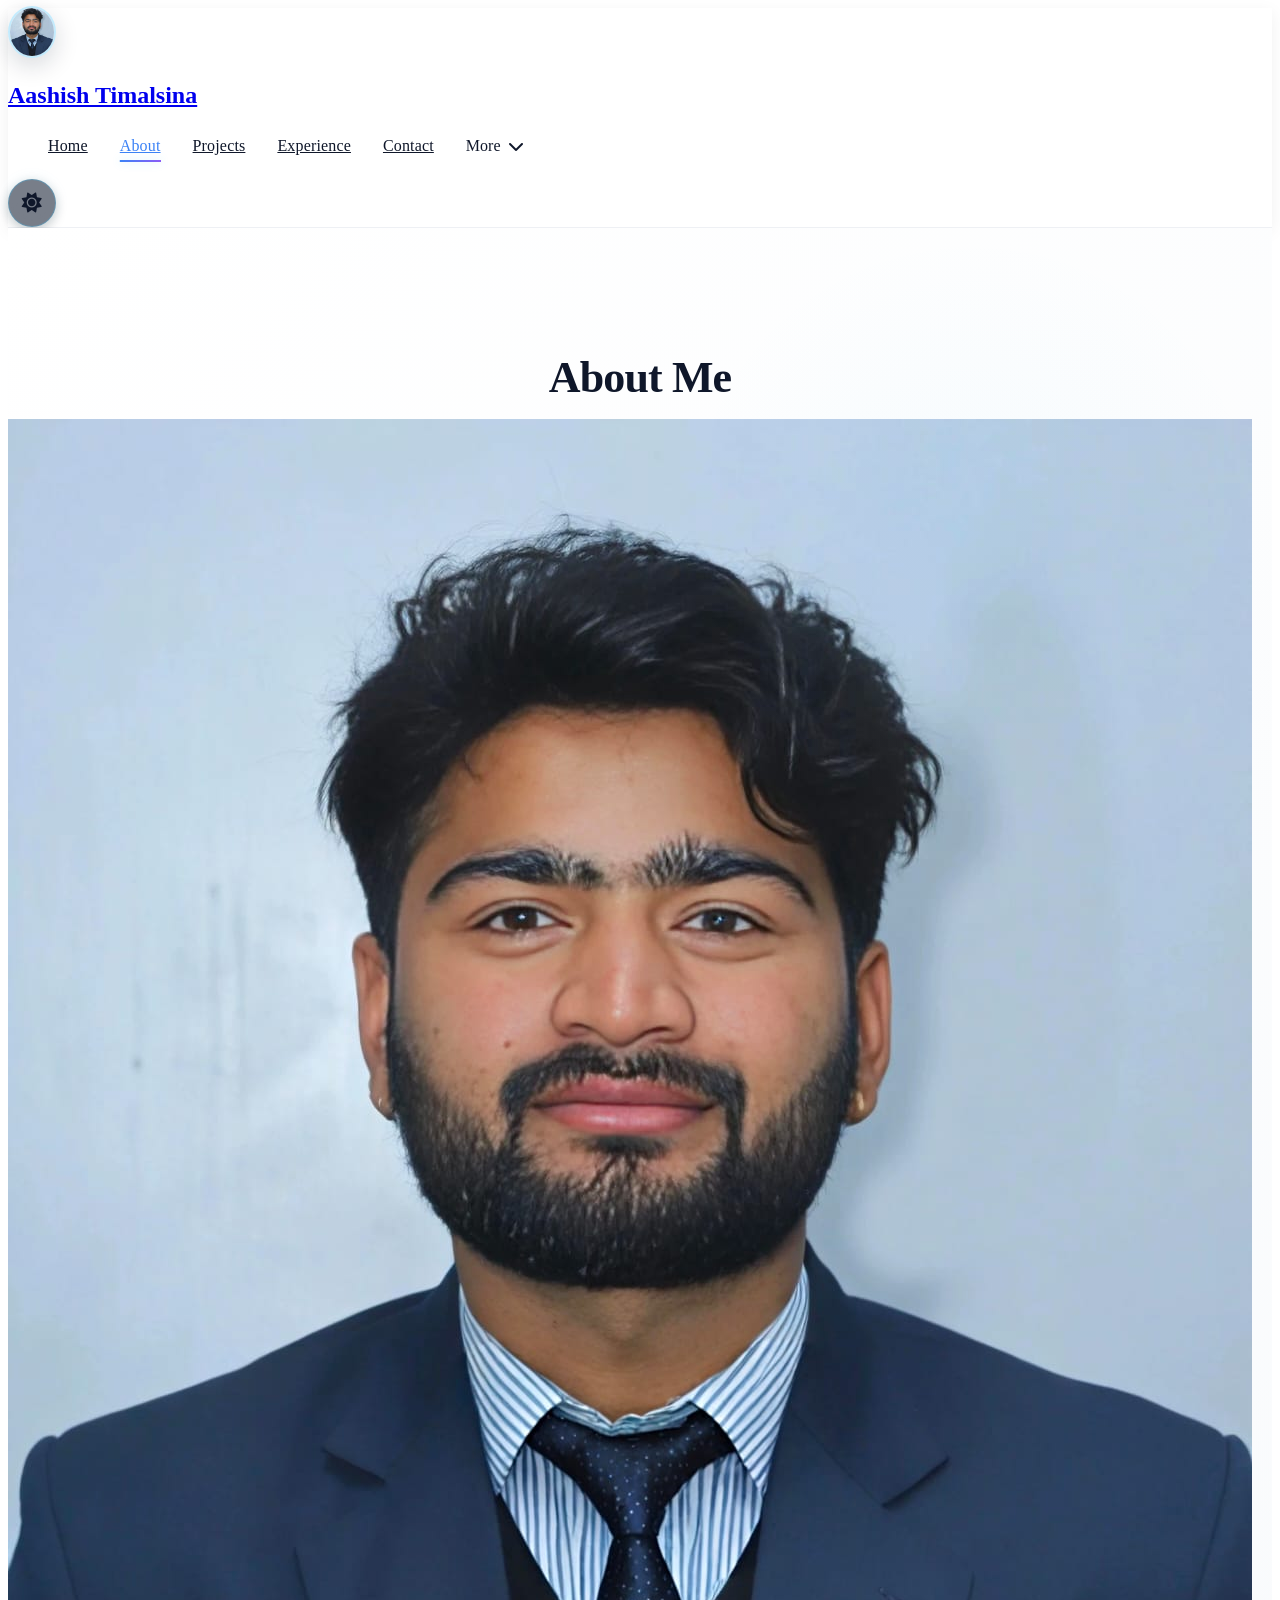
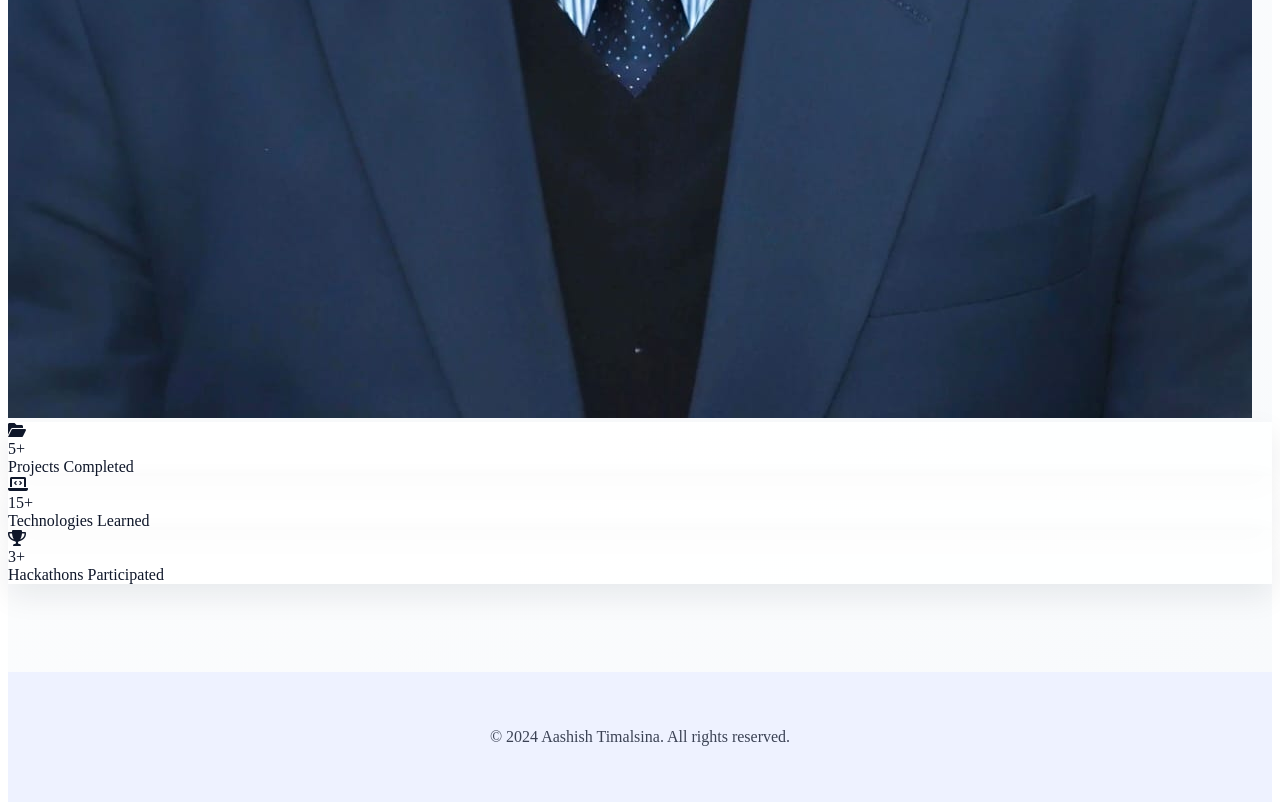
==== commit ac06663c: "Initial commit - addition" ====
--- a/about.html
+++ b/about.html
@@ -18,7 +18,7 @@
     
     <!-- Twitter Card Meta Tags -->
     <meta name="twitter:card" content="summary_large_image">
-    <meta name="twitter:title" content="About | Aashish Timalsina | Full Stack Developer & AI Enthusiast">
+    <meta name="twitter:title" content="About | Aashish Timalsina |   AI Enthusiast">
     <meta name="twitter:description" content="About Aashish Timalsina — CSIT student and full stack developer building AI-powered platforms focused on career growth, local discovery, and modern web experiences.">
     <meta name="twitter:image" content="https://yourportfolio.com/images/profile.jpg">
     <meta name="twitter:creator" content="@yourtwitterhandle">
@@ -51,7 +51,6 @@
                 <a href="index.html" class="logo">
                     <div class="photo-container">
                         <img src="images/profile.jpg" alt="Aashish Timalsina" class="header-photo" id="header-img" loading="eager">
-                        <img src="images/profile.jpg" alt="Aashish Timalsina" class="enlarged-photo" loading="lazy">
                     </div>
                     <h1>Aashish Timalsina</h1>
                 </a>
--- a/styles.css
+++ b/styles.css
@@ -1,346 +1,648 @@
-/* Reset and base styles */
-* {
-    margin: 0;
-    padding: 0;
-    box-sizing: border-box;
-}
-
-/* Page transition overlay */
-.page-transition {
-    position: fixed;
+:root {
+    color-scheme: light;
+    --background: #f8fafc;
+    --bg-secondary: #eef2ff;
+    --bg-white: #ffffff;
+    --bg-card: #ffffff;
+    --card-bg: rgba(255, 255, 255, 0.86);
+    --card-bg-hover: rgba(255, 255, 255, 0.98);
+    --input-bg: rgba(255, 255, 255, 0.95);
+    --input-text: #0f172a;
+    --border-color: rgba(148, 163, 184, 0.20);
+    --text-primary: #0f172a;
+    --text-secondary: #475569;
+    --text-muted: #64748b;
+    --text-dark: #0f172a;
+    --text-light: #e2e8f0;
+    --text-white: #ffffff;
+    --primary: #3b82f6;
+    --primary-hover: #2563eb;
+    --primary-color: #3b82f6;
+    --accent: #8b5cf6;
+    --accent-secondary: #ec4899;
+    --secondary-color: #8b5cf6;
+    --gradient-secondary: linear-gradient(135deg, var(--primary) 0%, var(--accent) 100%);
+    --nav-bg: rgba(255, 255, 255, 0.78);
+    --nav-bg-scrolled: rgba(255, 255, 255, 0.92);
+    --shadow-sm: 0 6px 18px rgba(15, 23, 42, 0.05);
+    --shadow-md: 0 10px 28px rgba(15, 23, 42, 0.08);
+    --shadow-lg: 0 18px 50px rgba(15, 23, 42, 0.10);
+    --shadow-xl: 0 24px 70px rgba(15, 23, 42, 0.14);
+}
+
+body.dark-mode {
+    --text-secondary: #334155;
+    --text-muted: #475569;
+    --bg-secondary: #111827;
+    --text-light: #334155;
+    --bg-card: #111827;
+    --card-bg: rgba(15, 23, 42, 0.84);
+    --card-bg-hover: rgba(30, 41, 59, 0.94);
+    --input-bg: rgba(15, 23, 42, 0.74);
+    --input-text: #e2e8f0;
+    --border-color: rgba(148, 163, 184, 0.18);
+    --text-primary: #e2e8f0;
+    --text-secondary: #94a3b8;
+    --text-muted: #64748b;
+    --text-dark: #e2e8f0;
+    --text-light: #cbd5e1;
+    --text-white: #ffffff;
+    --primary: #60a5fa;
+    --primary-hover: #3b82f6;
+    --primary-color: #60a5fa;
+    --accent: #a78bfa;
+    --accent-secondary: #fb7185;
+    flex-shrink: 0;
+    --shadow-sm: 0 6px 18px rgba(0, 0, 0, 0.26);
+    --shadow-md: 0 10px 28px rgba(0, 0, 0, 0.32);
+    --shadow-lg: 0 18px 50px rgba(0, 0, 0, 0.38);
+    max-width: 1180px;
+    gap: clamp(2rem, 5vw, 4.5rem);
+    grid-template-columns: minmax(0, 1.08fr) minmax(320px, 0.92fr);
+    align-items: center;
+
+body {
+    background: var(--background);
+    display: flex;
+    flex-direction: column;
+    gap: 1.1rem;
+    max-width: 620px;
+    font-family: 'Inter', 'Poppins', sans-serif;
+}
+
+h1,
+h2,
+h3,
+.logo h1,
+.hero-title,
+.hero-profile-body h2 {
+    font-family: 'Sora', 'Inter', sans-serif;
+}
+
+.home-page header {
+    position: sticky;
+    display: flex;
+    flex-wrap: wrap;
+    gap: 0.75rem;
+    align-items: center;
+}
     top: 0;
-    left: 0;
+    z-index: 1000;
+}
+
+.home-page nav {
+    width: 100%;
+}
+
+.home-page .nav-container {
+    max-width: 1280px;
+    padding: 0.95rem 1.5rem;
+    display: flex;
+    align-items: center;
+    gap: 1rem;
+}
+
+.home-page .logo {
+    display: inline-flex;
+    align-items: center;
+    gap: 0.75rem;
+    flex-shrink: 0;
+    text-decoration: none;
+    color: var(--text-primary);
+}
+
+.home-page .logo h1 {
+    font-size: 1rem;
+    line-height: 1.1;
+    white-space: nowrap;
+}
+
+.home-page .nav-links {
+    flex: 1;
+    justify-content: center;
+    gap: 0.6rem;
+    flex-wrap: wrap;
+    padding: 0.4rem 0.55rem;
+    border: 1px solid var(--border-color);
+    border-radius: 999px;
+    background: rgba(255, 255, 255, 0.36);
+    backdrop-filter: blur(18px);
+    -webkit-backdrop-filter: blur(18px);
+}
+
+.home-page .nav-links a {
+    font-size: 0.9rem;
+    padding: 0.55rem 0.85rem;
+    border-radius: 999px;
+}
+
+.home-page .nav-links a:hover,
+.home-page .nav-links a.active {
+    background: rgba(59, 130, 246, 0.12);
+}
+
+.home-page .hero {
+    min-height: calc(100vh - 86px);
+    padding: 3.25rem 0 4rem;
+    overflow: hidden;
+}
+
+.home-page .hero::before {
+    background:
+        radial-gradient(circle at 18% 18%, rgba(59, 130, 246, 0.16) 0, transparent 24%),
+        radial-gradient(circle at 82% 72%, rgba(139, 92, 246, 0.14) 0, transparent 22%),
+        radial-gradient(circle at var(--hero-glow-x, 50%) var(--hero-glow-y, 20%), rgba(59, 130, 246, 0.16) 0%, transparent 28%);
+}
+
+.home-page .hero::after {
+    opacity: 0.08;
+    background-size: 84px 84px;
+}
+
+.home-page .theme-toggle {
+    max-width: 1180px;
+    gap: clamp(2rem, 5vw, 4.5rem);
+    grid-template-columns: minmax(0, 1.08fr) minmax(320px, 0.92fr);
+    align-items: center;
+}
+
+.home-page .hero-content {
+    gap: 1.1rem;
+    max-width: 620px;
+}
+
+.home-page .hero-badge {
+    padding: 0.65rem 0.95rem;
+    letter-spacing: 0.01em;
+}
+
+.home-page .hero-title {
+    font-size: clamp(3.25rem, 7vw, 5.5rem);
+    line-height: 0.96;
+    letter-spacing: -0.06em;
+    max-width: 10ch;
+}
+
+.home-page .hero-title::after {
+    bottom: -0.35rem;
+    height: 2px;
+    opacity: 0.55;
+}
+
+.home-page .hero-left {
+    gap: var(--space-lg);
+}
+
+.home-page .hero-cta {
+    max-width: 54ch;
+    font-size: 1.08rem;
+    line-height: 1.7;
+    letter-spacing: 0;
+}
+
+.home-page .hero-tech {
+    display: flex;
+    flex-wrap: wrap;
+    gap: 0.55rem;
+}
+
+.home-page .hero-tech .tech-pill {
+    background: rgba(148, 163, 184, 0.12);
+    border-color: rgba(148, 163, 184, 0.16);
+    color: var(--text-secondary);
+}
+
+.home-page .hero-cta .btn {
+    min-width: 156px;
+    border-radius: 999px;
+    padding: 0.95rem 1.2rem;
+    box-shadow: none;
+}
+
+.home-page .hero-cta .btn i {
+    font-size: 0.95rem;
+}
+
+.home-page .hero-social {
+    align-items: center;
+    gap: 0.7rem;
+    flex-wrap: wrap;
+}
+
+.home-page .hero-social-label {
+    color: var(--text-secondary);
+    font-size: 0.9rem;
+    font-weight: 600;
+    letter-spacing: 0.04em;
+    text-transform: uppercase;
+}
+
+.home-page .hero-social .social-link {
+    width: 46px;
+    height: 46px;
+    border-radius: 50%;
+    background: var(--card-bg);
+    color: var(--text-primary);
+    border-color: var(--border-color);
+}
+
+.home-page .hero-social .social-link:hover {
+    color: var(--text-white);
+}
+
+.home-page .hero-right {
+    justify-content: center;
+}
+
+.home-page .hero-profile-card {
+    position: relative;
+    padding: 1rem;
+    border-radius: 28px;
+    background: linear-gradient(180deg, rgba(15, 23, 42, 0.6), rgba(15, 23, 42, 0.42));
+    border: 1px solid rgba(148, 163, 184, 0.16);
+    box-shadow: 0 24px 60px rgba(0, 0, 0, 0.34);
+    backdrop-filter: blur(22px);
+    -webkit-backdrop-filter: blur(22px);
+    overflow: hidden;
+}
+
+body:not(.dark-mode) .home-page .hero-profile-card {
+    background: linear-gradient(180deg, rgba(255, 255, 255, 0.9), rgba(248, 250, 252, 0.8));
+    border-color: rgba(148, 163, 184, 0.18);
+    box-shadow: 0 20px 44px rgba(15, 23, 42, 0.08);
+}
+
+.home-page .hero-profile-media {
+    position: relative;
+    border-radius: 24px;
+    overflow: hidden;
+    min-height: 320px;
+    background: rgba(2, 6, 23, 0.28);
+}
+
+.home-page .hero-profile-media::before {
+    content: '';
+    position: absolute;
+    inset: 0;
+    background: linear-gradient(180deg, rgba(15, 23, 42, 0.02), rgba(15, 23, 42, 0.34));
+    z-index: 1;
+    pointer-events: none;
+}
+
+.home-page .hero-image {
     width: 100%;
     height: 100%;
-    background: linear-gradient(135deg, #3b82f6 0%, #8b5cf6 100%);
-    z-index: 9999;
-    transform: translateY(-100%);
-    transition: transform 0.5s cubic-bezier(0.68, -0.55, 0.265, 1.55);
-}
-
-/* Scroll Progress Indicator */
-.scroll-progress-container {
-    position: fixed;
-    top: 0;
-    left: 0;
-    width: 100%;
-    height: 4px;
-    background: rgba(0,0,0,0.05);
-    z-index: 9999;
-}
-
-.scroll-progress-bar {
-    height: 100%;
-    width: 0%;
-    background: linear-gradient(90deg, #3b82f6, #8b5cf6);
-    box-shadow: 0 0 10px rgba(59, 130, 246, 0.7);
-    transition: width 0.1s ease-out;
-}
-
-/* Professional Color Palette */
-:root {
-    --primary-color: #2563eb;
-    --primary-dark: #1d4ed8;
-    --secondary-color: #7c3aed;
-    --accent-color: #06b6d4;
-    --text-dark: #1e293b;
-    --text-light: #64748b;
-    --text-white: #f8fafc;
-    --bg-light: #f8fafc;
-    --bg-white: #ffffff;
-    --bg-card: #ffffff;
-    --bg-secondary: #ffffff;
-    --border-color: #e2e8f0;
-    --shadow-sm: 0 1px 2px 0 rgba(0, 0, 0, 0.05);
-    --shadow-md: 0 4px 6px -1px rgba(0, 0, 0, 0.1), 0 2px 4px -1px rgba(0, 0, 0, 0.06);
-    --shadow-lg: 0 10px 15px -3px rgba(0, 0, 0, 0.1), 0 4px 6px -2px rgba(0, 0, 0, 0.05);
-    --shadow-xl: 0 20px 25px -5px rgba(0, 0, 0, 0.1), 0 10px 10px -5px rgba(0, 0, 0, 0.04);
-    --gradient-primary: linear-gradient(135deg, #667eea 0%, #764ba2 100%);
-    --gradient-secondary: linear-gradient(135deg, #2563eb 0%, #7c3aed 100%);
-}
-
-/* Dark Mode Colors */
-body.dark-mode {
-    --text-dark: #f1f5f9;
-    --text-light: #94a3b8;
-    --text-white: #0f172a;
-    --bg-light: #0f172a;
-    --bg-white: #1e293b;
-    --bg-card: #1e293b;
-    --bg-secondary: #1e293b;
-    --border-color: #334155;
-    --shadow-sm: 0 1px 2px 0 rgba(0, 0, 0, 0.3);
-    --shadow-md: 0 4px 6px -1px rgba(0, 0, 0, 0.4), 0 2px 4px -1px rgba(0, 0, 0, 0.3);
-    --shadow-lg: 0 10px 15px -3px rgba(0, 0, 0, 0.4), 0 4px 6px -2px rgba(0, 0, 0, 0.3);
-    --shadow-xl: 0 20px 25px -5px rgba(0, 0, 0, 0.4), 0 10px 10px -5px rgba(0, 0, 0, 0.3);
-}
-
-/* Animations */
-@keyframes fadeInUp {
-    from {
-        opacity: 0;
-        transform: translateY(40px);
-    }
-    to {
-        opacity: 1;
-        transform: translateY(0);
-    }
-}
-
-@keyframes fadeInLeft {
-    from {
-        opacity: 0;
-        transform: translateX(-40px);
-    }
-    to {
-        opacity: 1;
-        transform: translateX(0);
-    }
-}
-
-@keyframes fadeInRight {
-    from {
-        opacity: 0;
-        transform: translateX(40px);
-    }
-    to {
-        opacity: 1;
-        transform: translateX(0);
-    }
-}
-
-@keyframes scaleIn {
-    from {
-        opacity: 0;
-        transform: scale(0.9);
-    }
-    to {
-        opacity: 1;
-        transform: scale(1);
-    }
-}
-
-@keyframes pulse {
-    0%, 100% {
-        opacity: 1;
-    }
-    50% {
-        opacity: 0.5;
-    }
-}
-
-@keyframes float {
-    0%, 100% {
-        transform: translateY(0);
-    }
-    50% {
-        transform: translateY(-10px);
-    }
-}
-
-@keyframes shimmer {
-    0% {
-        background-position: -200% 0;
-    }
-    100% {
-        background-position: 200% 0;
-    }
-}
-
-body {
-    font-family: 'Poppins', sans-serif;
-    line-height: 1.7;
-    color: var(--text-dark);
-    scroll-behavior: smooth;
-    background-color: var(--bg-light);
-    overflow-x: hidden;
-    padding-top: 100px;
+    min-height: 320px;
+    border-radius: 24px;
+    object-fit: cover;
+    border: 1px solid rgba(148, 163, 184, 0.18);
+    box-shadow: none;
+}
+
+.home-page .hero-profile-glow {
+    position: absolute;
+    inset: auto 12% 10% 12%;
+    height: 55%;
+    background: radial-gradient(circle, rgba(59, 130, 246, 0.28) 0%, transparent 72%);
+    filter: blur(28px);
+    opacity: 0.55;
+    z-index: 0;
+}
+
+.home-page .hero-floating-chip {
+    position: absolute;
+    z-index: 2;
+    display: inline-flex;
+    align-items: center;
+    gap: 0.45rem;
+    padding: 0.55rem 0.8rem;
+    border-radius: 999px;
+    background: rgba(15, 23, 42, 0.78);
+    border: 1px solid rgba(148, 163, 184, 0.18);
+    color: var(--text-white);
+    font-size: 0.85rem;
+    backdrop-filter: blur(14px);
+    -webkit-backdrop-filter: blur(14px);
+    box-shadow: 0 12px 30px rgba(0, 0, 0, 0.18);
+}
+
+body:not(.dark-mode) .home-page .hero-floating-chip {
+    background: rgba(255, 255, 255, 0.82);
+    color: var(--text-primary);
+}
+
+.home-page .hero-floating-chip i {
+    color: var(--primary);
+}
+
+.home-page .hero-floating-chip.chip-1 {
+    top: 18px;
+    left: 18px;
+}
+
+.home-page .hero-floating-chip.chip-2 {
+    top: 26px;
+    right: 18px;
+}
+
+.home-page .hero-floating-chip.chip-3 {
+    bottom: 18px;
+    right: 18px;
+}
+
+.home-page .hero-profile-body {
+    display: grid;
+    gap: 0.9rem;
+    padding: 1rem 0.4rem 0.2rem;
+}
+
+.home-page .hero-profile-kicker {
+    color: var(--primary);
+    font-size: 0.85rem;
+    font-weight: 700;
+    letter-spacing: 0.12em;
+    text-transform: uppercase;
+}
+
+.home-page .hero-profile-body h2 {
     margin: 0;
-    transition: background-color 0.4s cubic-bezier(0.4, 0, 0.2, 1), color 0.4s cubic-bezier(0.4, 0, 0.2, 1);
-}
-
-.container {
-    max-width: 1200px;
-    margin: 0 auto;
-    padding: 0 24px;
-}
-
-/* Header and Navigation */
+    font-size: clamp(1.4rem, 2vw, 1.8rem);
+    line-height: 1.15;
+    color: var(--text-primary);
+}
+
+.home-page .hero-profile-body p {
+    margin: 0;
+    color: var(--text-secondary);
+    line-height: 1.65;
+}
+
+.home-page .hero-profile-stats {
+    display: grid;
+    grid-template-columns: repeat(3, minmax(0, 1fr));
+    gap: 0.75rem;
+    padding-top: 0.3rem;
+}
+
+.home-page .hero-profile-card:hover {
+    transform: translateY(-4px);
+    transition: transform 240ms var(--reveal-ease), box-shadow 240ms var(--reveal-ease);
+}
+
+.home-page .hero-mini-stat {
+    padding: 0.85rem 0.75rem;
+    border-radius: 18px;
+    background: rgba(148, 163, 184, 0.1);
+    border: 1px solid rgba(148, 163, 184, 0.14);
+    text-align: center;
+}
+
+.home-page .hero-mini-stat strong {
+    display: block;
+    font-size: 1.2rem;
+    color: var(--text-primary);
+}
+
+.home-page .hero-mini-stat span {
+    display: block;
+    margin-top: 0.2rem;
+    color: var(--text-secondary);
+    font-size: 0.82rem;
+}
+
+.home-page .hero-subtitle {
+    max-width: 58ch;
+}
+
+.home-page section {
+    padding: 4.75rem 0;
+}
+
+.home-page .about-section,
+.home-page .skills-section,
+.home-page .projects-section,
+.home-page .experience-section,
+.home-page .education-section,
+.home-page .achievements-section,
+.home-page .contact-section {
+    padding-top: 4.75rem;
+    padding-bottom: 4.75rem;
+}
+
+@media (max-width: 992px) {
+    .home-page .hero {
+        min-height: auto;
+        padding: 2.5rem 0 3.5rem;
+    }
+
+    .home-page .hero-content {
+        grid-template-columns: 1fr;
+        text-align: center;
+    }
+
+    .home-page .hero-left {
+        align-items: center;
+        margin: 0 auto;
+    }
+
+    .home-page .hero-right {
+        order: 0;
+        margin-top: 0.25rem;
+    }
+
+    .home-page .hero-profile-stats {
+        grid-template-columns: repeat(3, minmax(0, 1fr));
+    }
+}
+
+@media (max-width: 768px) {
+    .home-page .nav-container {
+        padding: 0.95rem 1rem;
+    }
+
+    .home-page .logo h1 {
+        font-size: 0.95rem;
+    }
+
+    .home-page .nav-links {
+        border-radius: 24px;
+        padding: 0.65rem;
+        gap: 0.4rem;
+    }
+
+    .home-page .nav-links a {
+        width: 100%;
+        justify-content: center;
+        padding: 0.7rem 1rem;
+    }
+
+    .home-page .hero {
+        padding: 2rem 0 3rem;
+    }
+
+    .home-page .hero-title {
+        max-width: none;
+        font-size: clamp(2.6rem, 10vw, 3.4rem);
+    }
+
+    .home-page .hero-subtitle {
+        font-size: 1rem;
+    }
+
+    .home-page .hero-cta {
+        width: 100%;
+    }
+
+    .home-page .hero-cta .btn {
+        flex: 1 1 100%;
+    }
+
+    .home-page .hero-profile-card {
+        padding: 0.85rem;
+        border-radius: 24px;
+    }
+
+    .home-page .hero-profile-media {
+        min-height: 260px;
+    }
+
+    .home-page .hero-image {
+        min-height: 260px;
+    }
+
+    .home-page .hero-profile-stats {
+        grid-template-columns: 1fr;
+    }
+
+    .home-page .hero-floating-chip {
+        font-size: 0.78rem;
+        padding: 0.45rem 0.7rem;
+    }
+
+    .home-page .hero-floating-chip.chip-1 {
+        top: 12px;
+        left: 12px;
+    }
+
+    .home-page .hero-floating-chip.chip-2 {
+        top: 12px;
+        right: 12px;
+    }
+
+    .home-page .hero-floating-chip.chip-3 {
+        bottom: 12px;
+        right: 12px;
+    }
+}
+
+@media (max-width: 480px) {
+    .home-page .hero-title {
+        font-size: clamp(2.3rem, 13vw, 2.9rem);
+    }
+
+    .home-page .hero-profile-media,
+    .home-page .hero-image {
+        min-height: 220px;
+    }
+
+    .home-page .hero-social {
+        justify-content: center;
+    }
+}
+
 header {
-    position: fixed;
-    top: 0;
-    width: 100%;
-    background: rgba(255, 255, 255, 0.85);
-    backdrop-filter: blur(20px);
-    -webkit-backdrop-filter: blur(20px);
-    box-shadow: 0 2px 20px rgba(0, 0, 0, 0.05);
-    z-index: 1000;
-    transition: all 0.3s cubic-bezier(0.4, 0, 0.2, 1);
-}
-
-header.scrolled {
-    background: rgba(255, 255, 255, 0.95);
-    box-shadow: 0 4px 30px rgba(0, 0, 0, 0.08);
+    background: var(--nav-bg);
+    border-bottom: 1px solid var(--border-color);
+    backdrop-filter: blur(18px);
+    -webkit-backdrop-filter: blur(18px);
 }
 
 body.dark-mode header {
-    background: rgba(15, 23, 42, 0.85);
-}
-
-body.dark-mode header.scrolled {
-    background: rgba(15, 23, 42, 0.95);
-}
-
-.nav-container {
-    display: flex;
-    justify-content: space-between;
-    align-items: center;
-    padding: 1.5rem 24px;
-    max-width: 1400px;
-    margin: 0 auto;
-}
-
-.logo {
-    display: flex;
-    align-items: center;
-    font-size: 1.5rem;
-    font-weight: 700;
-    color: var(--text-dark);
-    gap: 16px;
-    text-decoration: none;
-    transition: all 0.3s ease;
-}
-
-.logo:hover {
-    transform: translateX(5px);
-}
-
-.logo:hover h1 {
-    animation: logoBounce 0.5s ease;
-}
-
-@keyframes logoBounce {
-    0%, 100% {
-        transform: translateY(0);
-    }
-    50% {
-        transform: translateY(-5px);
-    }
-}
-
-.logo h1 {
-    font-size: 1.5rem;
-    font-weight: 700;
-    background: var(--gradient-primary);
-    -webkit-background-clip: text;
-    -webkit-text-fill-color: transparent;
-    background-clip: text;
-    transition: all 0.3s ease;
-}
-
-.photo-container {
+    background: var(--nav-bg);
+}
+
+/* Journey Page */
+.journey-hero {
+    padding-top: 3rem;
     position: relative;
-    display: inline-block;
-    cursor: pointer;
-}
-
-.header-photo {
-    width: 56px;
-    height: 56px;
-    border-radius: 50%;
-    object-fit: cover;
-    transition: all 0.3s cubic-bezier(0.4, 0, 0.2, 1);
-    box-shadow: var(--shadow-md);
-    opacity: 1;
-    transform: scale(1);
-}
-
-.header-photo:hover {
-    transform: scale(1.15);
-    box-shadow: var(--shadow-xl);
-}
-
-/* Enlarged profile photo on hover */
-.photo-container .enlarged-photo {
-    position: fixed;
-    top: 440%;
-    left: 230%;
-    transform: translate(-50%, -50%) scale(0.8);
-    width: 350px;
-    height: 350px;
-    border-radius: 50%;
-    object-fit: cover;
-    box-shadow: 0 25px 50px -12px rgba(0, 0, 0, 0.5);
-    z-index: 1001;
-    opacity: 0;
-    visibility: hidden;
-    transition: all 0.3s cubic-bezier(0.4, 0, 0.2, 1);
-    margin: 0;
-}
-
-.photo-container:hover .enlarged-photo {
-    opacity: 1;
-    visibility: visible;
-    transform: translate(-50%, -50%) scale(1);
-}
-
-
-
-@keyframes fadeIn {
-    from { opacity: 0; }
-    to { opacity: 1; }
-}
-
-.nav-links {
-    display: flex;
-    list-style: none;
-    gap: 2.5rem;
-    align-items: center;
-}
-
-.nav-links a {
-    text-decoration: none;
-    color: var(--text-dark);
-    font-weight: 500;
-    font-size: 0.9375rem;
-    position: relative;
-    padding: 0.5rem 0;
-    transition: color 0.3s ease;
-}
-
-.nav-links a::after {
+}
+
+.journey-hero::before,
+.journey-section::before {
     content: '';
     position: absolute;
-    bottom: 0;
-    left: 0;
-    width: 0;
-    height: 2px;
-    background: var(--gradient-secondary);
-    transition: width 0.3s ease;
-}
-
-.nav-links a:hover,
-.nav-links a.active {
-    color: var(--primary-color);
-}
-
-.nav-links a:hover::after,
-.nav-links a.active::after {
-    width: 100%;
-}
-
-/* Nav links and dropdown */
-.nav-links {
-    display: flex;
-    list-style: none;
+    inset: 0;
+    pointer-events: none;
+    background:
+        radial-gradient(circle at top left, rgba(59, 130, 246, 0.12), transparent 34%),
+        radial-gradient(circle at top right, rgba(168, 85, 247, 0.10), transparent 30%),
+        linear-gradient(180deg, rgba(15, 23, 42, 0.10), transparent 42%);
+    opacity: 0.9;
+}
+
+body:not(.dark-mode) .journey-hero::before,
+body:not(.dark-mode) .journey-section::before {
+    background:
+        radial-gradient(circle at top left, rgba(59, 130, 246, 0.08), transparent 34%),
+        radial-gradient(circle at top right, rgba(168, 85, 247, 0.07), transparent 30%),
+        linear-gradient(180deg, rgba(255, 255, 255, 0.78), transparent 42%);
+}
+
+.journey-hero-grid {
+    display: grid;
+    grid-template-columns: minmax(0, 1.2fr) minmax(320px, 0.8fr);
     gap: 2rem;
+    align-items: stretch;
+    position: relative;
+    z-index: 1;
+}
+
+.journey-hero-copy,
+.journey-hero-panel,
+.journey-entry,
+.month-card,
+.community-panel,
+.community-comment {
+    position: relative;
+    overflow: hidden;
+    z-index: 1;
+}
+
+.journey-badge,
+.journey-panel-pill {
+    display: inline-flex;
     align-items: center;
-    transform-origin: top;
-}
-
-/* Hide mobile-only links on desktop */
-.mobile-only {
-    display: none;
+    gap: 0.5rem;
+    border-radius: 999px;
+    padding: 0.4rem 0.8rem;
+    background: rgba(59, 130, 246, 0.10);
+    border: 1px solid rgba(59, 130, 246, 0.20);
+    color: var(--text-primary);
+    font-size: 0.875rem;
+    font-weight: 600;
+    backdrop-filter: blur(10px);
+    -webkit-backdrop-filter: blur(10px);
+}
+
+.journey-hero-panel {
+    background:
+        linear-gradient(180deg, rgba(15, 23, 42, 0.68), rgba(15, 23, 42, 0.50)),
+        linear-gradient(135deg, rgba(59, 130, 246, 0.08), rgba(168, 85, 247, 0.06));
+    border: 1px solid rgba(148, 163, 184, 0.12);
+    box-shadow: 0 22px 60px rgba(0, 0, 0, 0.30);
+    padding: 1.5rem;
+}
+
+body:not(.dark-mode) .journey-hero-panel,
+body:not(.dark-mode) .journey-entry,
+body:not(.dark-mode) .month-card,
+body:not(.dark-mode) .community-panel,
+body:not(.dark-mode) .community-comment {
+    background:
+        linear-gradient(180deg, rgba(255, 255, 255, 0.88), rgba(248, 250, 252, 0.76)),
+        linear-gradient(135deg, rgba(59, 130, 246, 0.05), rgba(168, 85, 247, 0.04));
+    border: 1px solid rgba(148, 163, 184, 0.16);
+    box-shadow: 0 16px 40px rgba(15, 23, 42, 0.08);
 }
 
 /* Dropdown menu styles */
@@ -355,25 +657,25 @@
     gap: 0.5rem;
     padding: 0.5rem 0;
     font-weight: 500;
-    color: var(--text-dark);
+    color: var(--text-primary);
     transition: color 0.3s ease;
 }
 
 .dropdown-toggle:hover {
-    color: var(--primary-color);
+    color: var(--primary);
 }
 
 .dropdown-menu {
     position: absolute;
     top: 100%;
     right: 0;
-    background: var(--bg-secondary);
+    background: var(--card-bg);
     border: 1px solid var(--border-color);
     border-radius: 16px;
     padding: 0.5rem 0;
     margin-top: 0.75rem;
     min-width: 220px;
-    box-shadow: 0 10px 40px rgba(0, 0, 0, 0.1);
+    box-shadow: var(--shadow-lg);
     opacity: 0;
     visibility: hidden;
     transform: translateY(-15px) scale(0.95);
@@ -383,7 +685,6 @@
     -webkit-backdrop-filter: blur(20px);
 }
 
-/* Add an arrow to the dropdown */
 .dropdown-menu::before {
     content: '';
     position: absolute;
@@ -393,7 +694,7 @@
     height: 0;
     border-left: 8px solid transparent;
     border-right: 8px solid transparent;
-    border-bottom: 8px solid var(--bg-secondary);
+    border-bottom: 8px solid var(--card-bg);
 }
 
 .nav-dropdown:hover .dropdown-menu,
@@ -413,7 +714,7 @@
     gap: 0.75rem;
     padding: 0.75rem 1.25rem;
     width: 100%;
-    color: var(--text-dark);
+    color: var(--text-primary);
     text-decoration: none;
     transition: all 0.2s ease;
     font-weight: 500;
@@ -421,12 +722,499 @@
 
 .dropdown-menu a:hover {
     background: linear-gradient(135deg, rgba(59, 130, 246, 0.1) 0%, rgba(139, 92, 246, 0.1) 100%);
-    color: var(--primary-color);
+    color: var(--primary);
 }
 
 .dropdown-menu a.active {
     background: linear-gradient(135deg, rgba(59, 130, 246, 0.15) 0%, rgba(139, 92, 246, 0.15) 100%);
-    color: var(--primary-color);
+    color: var(--primary);
+}
+
+.dropdown-menu a i {
+    width: 20px;
+    text-align: center;
+    font-size: 1rem;
+}
+
+.journey-focus-list {
+    display: grid;
+    gap: 1rem;
+    margin-top: 1.5rem;
+}
+
+.journey-focus-item {
+    display: grid;
+    grid-template-columns: 24px 1fr;
+    gap: 0.85rem;
+    align-items: start;
+}
+
+.journey-focus-item i {
+    margin-top: 0.25rem;
+    color: var(--primary);
+}
+
+.journey-focus-item h3 {
+    font-size: 1rem;
+    margin-bottom: 0.25rem;
+}
+
+.journey-streak {
+    margin-top: 1.5rem;
+}
+
+.journey-streak-header {
+    display: flex;
+    justify-content: space-between;
+    gap: 1rem;
+    color: var(--text-secondary);
+    font-size: 0.9rem;
+    margin-bottom: 0.75rem;
+}
+
+.journey-streak-grid {
+    display: grid;
+    grid-template-columns: repeat(7, minmax(0, 1fr));
+    gap: 0.4rem;
+}
+
+.streak-cell {
+    display: block;
+    aspect-ratio: 1;
+    border-radius: 4px;
+    background: rgba(148, 163, 184, 0.12);
+    border: 1px solid rgba(148, 163, 184, 0.08);
+}
+
+.streak-cell.level-1 { background: rgba(59, 130, 246, 0.22); }
+.streak-cell.level-2 { background: rgba(59, 130, 246, 0.34); }
+.streak-cell.level-3 { background: rgba(59, 130, 246, 0.50); }
+.streak-cell.level-4 { background: rgba(59, 130, 246, 0.72); }
+
+.journey-section .section-header {
+    text-align: left;
+}
+
+.journey-section .section-subtitle {
+    margin-left: 0;
+}
+
+.journey-entry-grid,
+.monthly-progress-grid,
+.community-grid {
+    display: grid;
+    gap: 1rem;
+    align-items: stretch;
+}
+
+.journey-entry-grid {
+    grid-template-columns: repeat(auto-fit, minmax(280px, 1fr));
+}
+
+.monthly-progress-grid {
+    grid-template-columns: repeat(auto-fit, minmax(280px, 1fr));
+}
+
+.journey-entry {
+    display: grid;
+    grid-template-columns: 1fr;
+    gap: 0.75rem;
+    padding: 1.35rem;
+    min-height: 100%;
+}
+
+.journey-entry::before,
+.month-card::before,
+.community-panel::before,
+.community-comment::before {
+    content: '';
+    position: absolute;
+    inset: 0;
+    border-radius: inherit;
+    pointer-events: none;
+    border: 1px solid rgba(148, 163, 184, 0.08);
+}
+
+.journey-entry-date {
+    color: var(--primary);
+    font-weight: 700;
+    letter-spacing: 0.02em;
+    text-transform: uppercase;
+    font-size: 0.85rem;
+}
+
+.journey-entry-content h3,
+.month-card h3 {
+    font-size: 1.35rem;
+    margin-bottom: 0.5rem;
+    letter-spacing: -0.02em;
+}
+
+.journey-entry-content p {
+    color: var(--text-secondary);
+    line-height: 1.65;
+    max-width: 70ch;
+}
+
+.journey-tags {
+    display: flex;
+    flex-wrap: wrap;
+    gap: 0.55rem;
+    margin-top: 1rem;
+}
+
+.journey-tag {
+    display: inline-flex;
+    align-items: center;
+    padding: 0.35rem 0.75rem;
+    border-radius: 999px;
+    border: 1px solid rgba(148, 163, 184, 0.16);
+    background: rgba(148, 163, 184, 0.08);
+    color: var(--text-secondary);
+    font-size: 0.85rem;
+    backdrop-filter: blur(10px);
+    -webkit-backdrop-filter: blur(10px);
+}
+
+.journey-entry:nth-child(4n + 1) .journey-entry-date { color: #3b82f6; }
+.journey-entry:nth-child(4n + 2) .journey-entry-date { color: #8b5cf6; }
+.journey-entry:nth-child(4n + 3) .journey-entry-date { color: #14b8a6; }
+.journey-entry:nth-child(4n + 4) .journey-entry-date { color: #f59e0b; }
+
+body.dark-mode .journey-entry:nth-child(4n + 1) .journey-entry-date,
+body.dark-mode .journey-entry:nth-child(4n + 2) .journey-entry-date,
+body.dark-mode .journey-entry:nth-child(4n + 3) .journey-entry-date,
+body.dark-mode .journey-entry:nth-child(4n + 4) .journey-entry-date {
+    color: var(--primary);
+}
+
+.month-card {
+    padding: 1.35rem;
+    min-height: 100%;
+}
+
+.month-card-header {
+    display: flex;
+    justify-content: space-between;
+    gap: 1rem;
+    align-items: center;
+    margin-bottom: 1rem;
+}
+
+.month-summary-list {
+    display: grid;
+    gap: 0.85rem;
+}
+
+.month-summary-list strong {
+    display: block;
+    margin-bottom: 0.15rem;
+    color: var(--text-primary);
+}
+
+.community-panel {
+    grid-column: span 6;
+    padding: 1.35rem;
+    justify-content: flex-start;
+}
+
+.community-panel-wide {
+    grid-column: span 12;
+}
+
+.community-panel-header h3 {
+    font-size: 1.25rem;
+    margin-bottom: 0.35rem;
+    letter-spacing: -0.02em;
+}
+
+.community-panel-header p {
+    color: var(--text-secondary);
+}
+
+.reaction-grid {
+    display: flex;
+    flex-wrap: wrap;
+    gap: 0.75rem;
+    margin-top: 1rem;
+}
+
+.reaction-chip {
+    display: inline-flex;
+    align-items: center;
+    gap: 0.65rem;
+    padding: 0.8rem 1rem;
+    border-radius: 999px;
+    border: 1px solid rgba(148, 163, 184, 0.16);
+    background: rgba(148, 163, 184, 0.08);
+    color: var(--text-primary);
+    cursor: pointer;
+    transition: transform var(--transition-base), background var(--transition-base), border-color var(--transition-base);
+    backdrop-filter: blur(10px);
+    -webkit-backdrop-filter: blur(10px);
+}
+
+.reaction-chip strong {
+    min-width: 1.5rem;
+    text-align: right;
+    color: var(--primary);
+}
+
+.reaction-chip:hover,
+.reaction-chip.selected {
+    transform: translateY(-2px);
+    border-color: rgba(59, 130, 246, 0.24);
+    background: rgba(59, 130, 246, 0.12);
+}
+
+.community-form {
+    display: grid;
+    gap: 1rem;
+    margin-top: 1rem;
+}
+
+.community-form .form-group label {
+    display: inline-flex;
+    margin-bottom: 0.4rem;
+    color: var(--text-primary);
+    font-weight: 500;
+}
+
+.community-form input,
+.community-form textarea,
+.community-form select {
+    width: 100%;
+    padding: 0.95rem 1rem;
+    border-radius: 14px;
+    border: 1px solid rgba(148, 163, 184, 0.16);
+    background: rgba(15, 23, 42, 0.28);
+    color: var(--text-primary);
+    outline: none;
+}
+
+body:not(.dark-mode) .community-form input,
+body:not(.dark-mode) .community-form textarea,
+body:not(.dark-mode) .community-form select {
+    background: rgba(255, 255, 255, 0.9);
+    border-color: rgba(148, 163, 184, 0.22);
+    color: #0f172a;
+}
+
+.community-form input:focus,
+.community-form textarea:focus,
+.community-form select:focus {
+    border-color: rgba(59, 130, 246, 0.45);
+    box-shadow: 0 0 0 4px rgba(59, 130, 246, 0.12);
+}
+
+.community-list {
+    display: grid;
+    gap: 1rem;
+    margin-top: 1rem;
+}
+
+.community-divider {
+    height: 1px;
+    margin: 1.25rem 0;
+    background: linear-gradient(90deg, transparent, rgba(148, 163, 184, 0.2), transparent);
+}
+
+.community-empty {
+    color: var(--text-secondary);
+}
+
+.community-comment {
+    padding: 1rem 1.1rem;
+}
+
+.community-comment-header {
+    display: flex;
+    justify-content: space-between;
+    gap: 1rem;
+    margin-bottom: 0.5rem;
+    color: var(--text-secondary);
+    font-size: 0.92rem;
+}
+
+.community-comment-header strong {
+    color: var(--text-primary);
+}
+
+.community-comment p {
+    color: var(--text-secondary);
+    line-height: 1.65;
+    max-width: 70ch;
+}
+
+.journey-feed-shell,
+.journey-hero-copy .card,
+.journey-entry,
+.month-card,
+.community-panel,
+.community-comment {
+    backdrop-filter: blur(18px);
+    -webkit-backdrop-filter: blur(18px);
+}
+
+body.dark-mode .journey-hero {
+    background: linear-gradient(180deg, #0f172a 0%, #111827 100%);
+}
+
+body.dark-mode .journey-hero-panel,
+body.dark-mode .journey-entry,
+body.dark-mode .month-card,
+body.dark-mode .community-panel,
+body.dark-mode .community-comment {
+    background: var(--card-bg);
+    border-color: var(--border-color);
+    box-shadow: 0 14px 36px rgba(0, 0, 0, 0.34);
+}
+
+body.dark-mode .journey-panel-pill,
+body.dark-mode .journey-badge,
+body.dark-mode .journey-tag,
+body.dark-mode .reaction-chip {
+    background: rgba(148, 163, 184, 0.08);
+    border-color: rgba(148, 163, 184, 0.16);
+    color: var(--text-primary);
+}
+
+body.dark-mode .community-form input,
+body.dark-mode .community-form textarea,
+body.dark-mode .community-form select {
+    background: rgba(15, 23, 42, 0.45);
+    border-color: rgba(148, 163, 184, 0.14);
+    color: var(--text-primary);
+}
+
+body.dark-mode .community-form input::placeholder,
+body.dark-mode .community-form textarea::placeholder {
+    color: var(--text-muted);
+}
+
+body.dark-mode .community-divider {
+    background: linear-gradient(90deg, transparent, rgba(148, 163, 184, 0.18), transparent);
+}
+
+.nav-links a::after {
+    content: '';
+    position: absolute;
+    bottom: 0;
+    left: 0;
+    width: 0;
+    height: 2px;
+    background: linear-gradient(90deg, var(--primary), var(--accent));
+    transition: width 0.3s ease;
+    box-shadow: 0 0 10px rgba(56, 189, 248, 0.3);
+}
+
+.nav-links a:hover,
+.nav-links a.active {
+    color: var(--primary);
+}
+
+.nav-links a:hover::after,
+.nav-links a.active::after {
+    width: 100%;
+}
+
+/* Nav links and dropdown */
+.nav-links {
+    display: flex;
+    list-style: none;
+    gap: 2rem;
+    align-items: center;
+    transform-origin: top;
+}
+
+/* Hide mobile-only links on desktop */
+.mobile-only {
+    display: none;
+}
+
+/* Dropdown menu styles */
+.nav-dropdown {
+    position: relative;
+}
+
+.dropdown-toggle {
+    cursor: pointer;
+    display: flex;
+    align-items: center;
+    gap: 0.5rem;
+    padding: 0.5rem 0;
+    font-weight: 500;
+    color: var(--text-primary);
+    transition: color 0.3s ease;
+}
+
+.dropdown-toggle:hover {
+    color: var(--primary);
+}
+
+.dropdown-menu {
+    position: absolute;
+    top: 100%;
+    right: 0;
+    background: var(--card-bg);
+    border: 1px solid var(--border-color);
+    border-radius: 16px;
+    padding: 0.5rem 0;
+    margin-top: 0.75rem;
+    min-width: 220px;
+    box-shadow: var(--shadow-lg);
+    opacity: 0;
+    visibility: hidden;
+    transform: translateY(-15px) scale(0.95);
+    transition: all 0.3s cubic-bezier(0.4, 0, 0.2, 1);
+    z-index: 1000;
+    backdrop-filter: blur(20px);
+    -webkit-backdrop-filter: blur(20px);
+}
+
+.dropdown-menu::before {
+    content: '';
+    position: absolute;
+    top: -8px;
+    right: 20px;
+    width: 0;
+    height: 0;
+    border-left: 8px solid transparent;
+    border-right: 8px solid transparent;
+    border-bottom: 8px solid var(--card-bg);
+}
+
+.nav-dropdown:hover .dropdown-menu,
+.nav-dropdown:focus-within .dropdown-menu {
+    opacity: 1;
+    visibility: visible;
+    transform: translateY(0) scale(1);
+}
+
+.dropdown-menu li {
+    width: 100%;
+}
+
+.dropdown-menu a {
+    display: flex;
+    align-items: center;
+    gap: 0.75rem;
+    padding: 0.75rem 1.25rem;
+    width: 100%;
+    color: var(--text-primary);
+    text-decoration: none;
+    transition: all 0.2s ease;
+    font-weight: 500;
+}
+
+.dropdown-menu a:hover {
+    background: linear-gradient(135deg, rgba(59, 130, 246, 0.1) 0%, rgba(139, 92, 246, 0.1) 100%);
+    color: var(--primary);
+}
+
+.dropdown-menu a.active {
+    background: linear-gradient(135deg, rgba(59, 130, 246, 0.15) 0%, rgba(139, 92, 246, 0.15) 100%);
+    color: var(--primary);
 }
 
 .dropdown-menu a i {
@@ -505,9 +1293,9 @@
 
 /* Theme Toggle Button */
 .theme-toggle {
-    background: var(--bg-light);
-    border: 1px solid var(--border-color);
-    color: var(--text-dark);
+    background: rgba(30, 41, 59, 0.6);
+    border: 1px solid rgba(56, 189, 248, 0.3);
+    color: var(--text-primary);
     font-size: 1.25rem;
     cursor: pointer;
     padding: 0.75rem;
@@ -518,13 +1306,36 @@
     align-items: center;
     justify-content: center;
     transition: all 0.3s cubic-bezier(0.4, 0, 0.2, 1);
+    box-shadow: 0 4px 12px rgba(0, 0, 0, 0.2), 0 0 15px rgba(56, 189, 248, 0.08);
+    backdrop-filter: blur(15px);
+    -webkit-backdrop-filter: blur(15px);
 }
 
 .theme-toggle:hover {
-    background: var(--primary-color);
+    background: linear-gradient(135deg, var(--primary) 0%, var(--accent) 100%);
     color: white;
-    transform: rotate(180deg);
-    border-color: var(--primary-color);
+    transform: rotate(180deg) scale(1.1);
+    border-color: rgba(56, 189, 248, 0.6);
+    box-shadow: 0 8px 24px rgba(56, 189, 248, 0.3), 0 0 20px rgba(168, 85, 247, 0.15);
+}
+
+/* Smooth icon animation for theme toggle */
+.theme-toggle i {
+    transition: transform 420ms var(--reveal-ease), color 300ms ease, opacity 300ms ease;
+    transform-origin: center;
+}
+.theme-toggle.toggling i {
+    transform: rotate(200deg) scale(1.08);
+}
+
+/* Theme transition helper class (applied briefly by JS) */
+.theme-transition * {
+    transition: background-color 420ms var(--reveal-ease) !important;
+}
+
+/* Accessibility: reduce motion */
+@media (prefers-reduced-motion: reduce) {
+    .theme-toggle i, .theme-transition * { transition: none !important; }
 }
 
 /* Hero Section */
@@ -533,11 +1344,64 @@
     display: flex;
     align-items: center;
     justify-content: center;
-    background: linear-gradient(135deg, #0f172a 0%, #1e293b 50%, #0f172a 100%);
-    color: white;
+    background: var(--background);
+    color: var(--text-primary);
     position: relative;
     overflow: hidden;
-    padding: 120px 24px 80px;
+    padding: var(--space-4xl) var(--space-xl) var(--space-3xl);
+}
+
+.hero::before {
+    content: '';
+    position: absolute;
+    top: 0;
+    left: 0;
+    width: 100%;
+    height: 100%;
+    background: 
+        radial-gradient(ellipse 1200px 400px at 30% -10%, rgba(56, 189, 248, 0.15) 0%, transparent 40%),
+        radial-gradient(ellipse 900px 500px at 70% 110%, rgba(168, 85, 247, 0.12) 0%, transparent 50%),
+        radial-gradient(ellipse 800px 300px at 50% 50%, rgba(236, 72, 153, 0.08) 0%, transparent 60%);
+    animation: heroGlowShift 20s ease-in-out infinite;
+    pointer-events: none;
+    z-index: 0;
+}
+
+@keyframes heroGlowShift {
+    0%, 100% {
+        opacity: 0.8;
+        filter: blur(40px);
+    }
+    50% {
+        opacity: 1;
+        filter: blur(60px);
+    }
+}
+
+.hero::after {
+    content: '';
+    position: absolute;
+    top: 0;
+    left: 0;
+    width: 100%;
+    height: 100%;
+    background-image: 
+        linear-gradient(0deg, transparent 24%, rgba(56, 189, 248, 0.05) 25%, rgba(56, 189, 248, 0.05) 26%, transparent 27%, transparent 74%, rgba(56, 189, 248, 0.05) 75%, rgba(56, 189, 248, 0.05) 76%, transparent 77%, transparent),
+        linear-gradient(90deg, transparent 24%, rgba(56, 189, 248, 0.05) 25%, rgba(56, 189, 248, 0.05) 26%, transparent 27%, transparent 74%, rgba(56, 189, 248, 0.05) 75%, rgba(56, 189, 248, 0.05) 76%, transparent 77%, transparent);
+    background-size: 50px 50px;
+    pointer-events: none;
+    z-index: 0;
+    opacity: 0.3;
+    animation: gridFloat 40s linear infinite;
+}
+
+@keyframes gridFloat {
+    0% {
+        transform: translateY(0);
+    }
+    100% {
+        transform: translateY(100px);
+    }
 }
 
 .hero-background {
@@ -553,37 +1417,42 @@
 .gradient-blob {
     position: absolute;
     border-radius: 50%;
-    filter: blur(80px);
-    opacity: 0.4;
-    animation: blob-float 12s ease-in-out infinite;
+    filter: blur(200px);
+    opacity: 0.16;
+    background: var(--primary);
+    animation: blobFloat 30s ease-in-out infinite;
+    will-change: transform;
 }
 
 .blob-1 {
-    width: 500px;
-    height: 500px;
-    background: linear-gradient(135deg, #3b82f6 0%, #8b5cf6 100%);
-    top: -100px;
-    left: -100px;
+    width: 900px;
+    height: 900px;
+    top: -450px;
+    left: -300px;
+    background: linear-gradient(135deg, var(--primary) 0%, var(--accent) 100%);
 }
 
 .blob-2 {
-    width: 400px;
-    height: 400px;
-    background: linear-gradient(135deg, #10b981 0%, #06b6d4 100%);
-    bottom: -100px;
-    right: -100px;
-    animation-delay: -6s;
-}
-
-@keyframes blob-float {
+    width: 800px;
+    height: 800px;
+    bottom: -350px;
+    right: -200px;
+    animation-delay: -15s;
+    background: linear-gradient(135deg, var(--accent) 0%, var(--accent-secondary) 100%);
+}
+
+@keyframes blobFloat {
     0%, 100% {
-        transform: translate(0, 0) scale(1);
-    }
-    33% {
-        transform: translate(30px, -30px) scale(1.05);
-    }
-    66% {
-        transform: translate(-20px, 20px) scale(0.95);
+        transform: translate(0, 0) scale(1) rotate(0deg);
+    }
+    25% {
+        transform: translate(50px, -40px) scale(1.08) rotate(90deg);
+    }
+    50% {
+        transform: translate(-30px, 50px) scale(0.92) rotate(180deg);
+    }
+    75% {
+        transform: translate(40px, 30px) scale(1.05) rotate(270deg);
     }
 }
 
@@ -592,8 +1461,8 @@
     width: 100%;
     margin: 0 auto;
     display: grid;
-    grid-template-columns: 1fr 1fr;
-    gap: 4rem;
+    grid-template-columns: 1.2fr 0.8fr;
+    gap: var(--space-3xl);
     align-items: center;
     position: relative;
     z-index: 1;
@@ -602,264 +1471,448 @@
 .hero-left {
     display: flex;
     flex-direction: column;
-    gap: 1.5rem;
-    animation: fadeInLeft 0.8s ease-out;
+    gap: var(--space-xl);
+    animation: slideInLeftStagger 1s cubic-bezier(0.4, 0, 0.2, 1) forwards;
+    opacity: 0;
+    animation-delay: 0.1s;
+}
+
+@keyframes slideInLeftStagger {
+    from {
+        opacity: 0;
+        transform: translateX(-50px);
+        filter: blur(10px);
+    }
+    to {
+        opacity: 1;
+        transform: translateX(0);
+        filter: blur(0);
+    }
 }
 
 .hero-badge {
     display: inline-flex;
     align-items: center;
-    gap: 0.5rem;
-    background: rgba(59, 130, 246, 0.15);
-    border: 1px solid rgba(59, 130, 246, 0.3);
-    padding: 0.5rem 1rem;
-    border-radius: 50px;
-    font-size: 0.9rem;
-    font-weight: 500;
-    color: #93c5fd;
+    gap: var(--space-sm);
+    background: rgba(56, 189, 248, 0.1);
+    border: 1px solid rgba(56, 189, 248, 0.4);
+    padding: var(--space-sm) var(--space-md);
+    border-radius: var(--radius-full);
+    font-size: var(--font-size-sm);
+    font-weight: 600;
+    color: var(--primary);
     width: fit-content;
+    box-shadow: 0 0 30px rgba(56, 189, 248, 0.2), inset 0 1px 0 rgba(56, 189, 248, 0.3);
+    backdrop-filter: blur(20px);
+    -webkit-backdrop-filter: blur(20px);
+    animation: slideInUpGlow 0.8s cubic-bezier(0.4, 0, 0.2, 1);
+    position: relative;
+    overflow: hidden;
+}
+
+.hero-badge::before {
+    content: '';
+    position: absolute;
+    inset: 0;
+    background: linear-gradient(90deg, transparent, rgba(255, 255, 255, 0.2), transparent);
+    animation: shimmer 3s infinite;
+    pointer-events: none;
+}
+
+.hero-badge i {
+    filter: drop-shadow(0 0 2px rgba(59, 130, 246, 0.3));
 }
 
 .hero-title {
-    font-size: 3.5rem;
+    font-size: var(--font-size-5xl);
     font-weight: 700;
-    line-height: 1.1;
+    line-height: var(--line-height-tight);
     margin: 0;
+    animation: slideInUpGlow 0.8s cubic-bezier(0.4, 0, 0.2, 1) 0.15s both;
+    letter-spacing: -0.02em;
+    position: relative;
+}
+
+.hero-title::after {
+    content: '';
+    position: absolute;
+    bottom: -10px;
+    left: 0;
+    width: 0;
+    height: 3px;
+    background: linear-gradient(90deg, #3b82f6, #8b5cf6);
+    border-radius: 2px;
+    animation: expandWidth 1s cubic-bezier(0.4, 0, 0.2, 1) 0.5s forwards;
+    filter: drop-shadow(0 0 6px rgba(59, 130, 246, 0.3));
+}
+
+@keyframes expandWidth {
+    from {
+        width: 0;
+    }
+    to {
+        width: 100%;
+    }
 }
 
 .highlight {
-    background: linear-gradient(135deg, #3b82f6 0%, #8b5cf6 100%);
+    background: linear-gradient(135deg, var(--primary) 0%, var(--accent) 100%);
     -webkit-background-clip: text;
     -webkit-text-fill-color: transparent;
     background-clip: text;
+    position: relative;
+    display: inline-block;
+}
+
+.highlight::after {
+    content: '';
+    position: absolute;
+    bottom: -8px;
+    left: 0;
+    width: 100%;
+    height: 1px;
+    background: linear-gradient(90deg, var(--primary), transparent);
+    opacity: 0;
+    animation: glowUnderline 2s ease-in-out infinite 0.8s;
+}
+
+@keyframes glowUnderline {
+    0%, 100% {
+        opacity: 0;
+        transform: scaleX(0);
+    }
+    50% {
+        opacity: 1;
+        transform: scaleX(1);
+    }
 }
 
 .hero-subtitle {
-    font-size: 1.5rem;
+    font-size: var(--font-size-xl);
     font-weight: 500;
-    color: #94a3b8;
+    color: var(--text-secondary);
     margin: 0;
-    display: flex;
+    line-height: var(--line-height-relaxed);
+    animation: slideInUpGlow 0.8s cubic-bezier(0.4, 0, 0.2, 1) 0.25s both;
+    letter-spacing: 0.3px;
+}
+
+.hero-cta {
+    display: flex;
+    flex-wrap: wrap;
+    gap: var(--space-md);
     align-items: center;
-    gap: 0.25rem;
-}
-
-.typing-text {
-    color: white;
-}
-
-.typing-cursor {
-    color: #3b82f6;
-    animation: blink 0.8s infinite;
-}
-
-@keyframes blink {
-    0%, 50% {
-        opacity: 1;
-    }
-    51%, 100% {
-        opacity: 0;
-    }
-}
-
-.hero-description {
-    font-size: 1.1rem;
-    line-height: 1.8;
-    color: #cbd5e1;
-    margin: 0;
-}
-
-.emphasis {
-    color: #60a5fa;
-    font-weight: 600;
-}
-
-.hero-tagline {
-    font-size: 1rem;
-    color: #94a3b8;
-    font-style: italic;
-    padding: 1rem 0;
-    border-left: 3px solid #3b82f6;
-    padding-left: 1.5rem;
-}
-
-.hero-tech {
-    display: flex;
-    flex-wrap: wrap;
-    gap: 0.75rem;
-}
-
-.tech-pill {
-    background: rgba(255, 255, 255, 0.08);
-    border: 1px solid rgba(255, 255, 255, 0.15);
-    padding: 0.5rem 1.25rem;
-    border-radius: 50px;
-    font-size: 0.875rem;
-    color: #cbd5e1;
-    transition: all 0.3s ease;
-}
-
-.tech-pill:hover {
-    background: rgba(59, 130, 246, 0.2);
-    border-color: rgba(59, 130, 246, 0.5);
-    color: white;
-    transform: translateY(-2px);
-}
-
-.hero-cta {
-    display: flex;
-    flex-wrap: wrap;
-    gap: 1rem;
-    margin-top: 0.5rem;
+    animation: slideInUpGlow 0.8s cubic-bezier(0.4, 0, 0.2, 1) 0.35s both;
 }
 
 .btn {
     display: inline-flex;
     align-items: center;
-    gap: 0.75rem;
-    padding: 1rem 2.25rem;
-    border-radius: 12px;
+    justify-content: center;
+    gap: var(--space-sm);
+    padding: var(--space-md) var(--space-xl);
+    border-radius: var(--radius-lg);
     font-weight: 600;
-    font-size: 1rem;
+    font-size: var(--font-size-base);
     text-decoration: none;
-    transition: all 0.3s cubic-bezier(0.4, 0, 0.2, 1);
+    transition: all var(--transition-base);
     cursor: pointer;
+    border: none;
+    position: relative;
+    overflow: hidden;
+}
+
+.btn::before {
+    content: '';
+    position: absolute;
+    top: 0;
+    left: -100%;
+    width: 100%;
+    height: 100%;
+    background: linear-gradient(90deg, transparent, rgba(255, 255, 255, 0.2), transparent);
+    transition: left var(--transition-slow);
+}
+
+.btn:hover::before {
+    left: 100%;
 }
 
 .btn-primary {
     background: linear-gradient(135deg, #3b82f6 0%, #8b5cf6 100%);
     color: white;
-    box-shadow: 0 4px 20px rgba(59, 130, 246, 0.4);
+    box-shadow: 0 8px 24px rgba(59, 130, 246, 0.25), inset 0 1px 0 rgba(255, 255, 255, 0.15);
+    border: 1px solid rgba(59, 130, 246, 0.4);
+    position: relative;
+    overflow: hidden;
+}
+
+.btn-primary::after {
+    content: '';
+    position: absolute;
+    inset: 0;
+    background: radial-gradient(circle at center, rgba(255, 255, 255, 0.2) 0%, transparent 70%);
+    opacity: 0;
+    transition: opacity var(--transition-base);
+    pointer-events: none;
 }
 
 .btn-primary:hover {
-    transform: translateY(-3px);
-    box-shadow: 0 8px 30px rgba(59, 130, 246, 0.5);
+    background: linear-gradient(135deg, #2563eb 0%, #7c3aed 100%);
+    transform: translateY(-3px) scale(1.01);
+    box-shadow: 0 12px 32px rgba(59, 130, 246, 0.35), inset 0 1px 0 rgba(255, 255, 255, 0.2);
+    border-color: rgba(59, 130, 246, 0.6);
+}
+
+.btn-primary:hover::after {
+    opacity: 1;
 }
 
 .btn-secondary {
-    background: white;
-    color: #1e293b;
-    box-shadow: 0 4px 15px rgba(0, 0, 0, 0.2);
+    background: rgba(59, 130, 246, 0.06);
+    color: var(--text-primary);
+    border: 1.5px solid rgba(148, 163, 184, 0.2);
+    box-shadow: 0 4px 12px rgba(0, 0, 0, 0.2);
+    transition: all var(--transition-base);
 }
 
 .btn-secondary:hover {
-    transform: translateY(-3px);
-    box-shadow: 0 8px 25px rgba(0, 0, 0, 0.3);
+    border-color: rgba(59, 130, 246, 0.4);
+    color: var(--primary);
+    background: rgba(59, 130, 246, 0.1);
+    box-shadow: 0 8px 24px rgba(59, 130, 246, 0.15);
+    transform: translateY(-2px);
 }
 
 .btn-outline {
+    color: var(--text-primary);
     background: transparent;
-    color: white;
-    border: 2px solid rgba(255, 255, 255, 0.3);
+    border: 1px solid rgba(255, 255, 255, 0.16);
+    box-shadow: inset 0 0 0 1px rgba(255, 255, 255, 0.06);
 }
 
 .btn-outline:hover {
-    background: rgba(255, 255, 255, 0.1);
-    border-color: rgba(255, 255, 255, 0.6);
-    transform: translateY(-3px);
+    background: rgba(255, 255, 255, 0.08);
+    border-color: rgba(59, 130, 246, 0.35);
+    color: var(--primary);
+    transform: translateY(-2px);
 }
 
 .hero-social {
     display: flex;
-    gap: 1rem;
-    margin-top: 1rem;
+    gap: var(--space-md);
+    align-items: center;
+    animation: slideInUpGlow 0.8s cubic-bezier(0.4, 0, 0.2, 1) 0.45s both;
 }
 
 .hero-social .social-link {
-    width: 50px;
-    height: 50px;
-    border-radius: 50%;
-    background: rgba(255, 255, 255, 0.08);
-    border: 1px solid rgba(255, 255, 255, 0.15);
+    width: 48px;
+    height: 48px;
+    border-radius: var(--radius-full);
+    background: rgba(30, 41, 59, 0.4);
+    border: 1.5px solid rgba(148, 163, 184, 0.15);
     display: flex;
     align-items: center;
     justify-content: center;
-    font-size: 1.25rem;
-    color: #cbd5e1;
-    transition: all 0.3s ease;
+    font-size: 1.125rem;
+    color: var(--text-secondary);
+    transition: all var(--transition-base);
     text-decoration: none;
+    backdrop-filter: blur(20px);
+    -webkit-backdrop-filter: blur(20px);
+    box-shadow: 0 4px 12px rgba(0, 0, 0, 0.2);
+    position: relative;
+    overflow: hidden;
+}
+
+.hero-social .social-link::before {
+    content: '';
+    position: absolute;
+    inset: 0;
+    background: radial-gradient(circle at center, rgba(255, 255, 255, 0.15), transparent);
+    opacity: 0;
+    transition: opacity var(--transition-base);
+    pointer-events: none;
 }
 
 .hero-social .social-link:hover {
     background: linear-gradient(135deg, #3b82f6 0%, #8b5cf6 100%);
     border-color: transparent;
     color: white;
-    transform: translateY(-3px);
-    box-shadow: 0 4px 15px rgba(59, 130, 246, 0.4);
+    transform: translateY(-3px) scale(1.1);
+    box-shadow: 0 8px 24px rgba(59, 130, 246, 0.25);
+}
+
+.hero-social .social-link:hover::before {
+    opacity: 1;
 }
 
 .hero-right {
     display: flex;
-    justify-content: center;
-    animation: fadeInRight 0.8s ease-out;
-}
+    justify-content: flex-end;
+    animation: slideInRightGlow 1s cubic-bezier(0.4, 0, 0.2, 1) 0.3s both;
+}
+
+@keyframes slideInRightGlow {
+    from {
+        opacity: 0;
+        transform: translateX(60px);
+        filter: blur(15px);
+    }
+    to {
+        opacity: 1;
+        transform: translateX(0);
+        filter: blur(0);
+    }
+}
+
 
 .hero-image-wrapper {
     position: relative;
-    width: 350px;
-    height: 350px;
-}
-
-.hero-image-glow {
+    width: min(300px, 36vw);
+    aspect-ratio: 1 / 1;
+    animation: floatingImage 4s ease-in-out infinite;
+    max-width: 340px;
+}
+
+@keyframes floatingImage {
+    0%, 100% {
+        transform: translateY(0) scale(1);
+    }
+    50% {
+        transform: translateY(-12px) scale(1.01);
+    }
+}
+
+/* Replace rotating square glow with subtle moving gradient tailored for tech */
+.hero-image-wrapper::before {
+    content: '';
     position: absolute;
-    width: 100%;
-    height: 100%;
-    border-radius: 50%;
-    background: radial-gradient(circle, rgba(59, 130, 246, 0.3) 0%, rgba(139, 92, 246, 0.1) 50%, transparent 70%);
-    animation: pulse-glow 3s ease-in-out infinite;
+    inset: -6px;
+    background: linear-gradient(120deg, rgba(59,130,246,0.08) 0%, rgba(139,92,246,0.05) 45%, rgba(236,72,153,0.03) 100%);
+    border-radius: calc(var(--radius-2xl) + 6px);
+    opacity: 0.5;
     z-index: 0;
-}
-
-@keyframes pulse-glow {
-    0%, 100% {
-        transform: scale(1);
-        opacity: 0.5;
-    }
-    50% {
-        transform: scale(1.1);
-        opacity: 0.8;
-    }
+    filter: blur(20px);
+    pointer-events: none;
+    background-size: 200% 200%;
+    animation: gradientShift 10s ease-in-out infinite, pulseGlow 7s ease-in-out infinite;
+}
+
+@keyframes gradientShift {
+    0% { background-position: 0% 50%; }
+    50% { background-position: 100% 50%; }
+    100% { background-position: 0% 50%; }
+}
+
+@keyframes pulseGlow {
+    0%,100% { opacity: 0.5; transform: scale(1); }
+    50% { opacity: 0.75; transform: scale(1.01); }
+}
+
+.hero-image-wrapper::after {
+    content: '';
+    position: absolute;
+    inset: 0;
+    background: linear-gradient(135deg, rgba(59, 130, 246, 0.1) 0%, rgba(139, 92, 246, 0.05) 100%);
+    border-radius: var(--radius-2xl);
+    z-index: 1;
+    pointer-events: none;
 }
 
 .hero-image {
     width: 100%;
     height: 100%;
+    border-radius: var(--radius-2xl);
+    object-fit: cover;
+    border: 2.5px solid rgba(56, 189, 248, 0.4);
+    box-shadow: 0 25px 80px rgba(0, 0, 0, 0.6), 0 0 80px rgba(56, 189, 248, 0.3), inset 0 1px 0 rgba(148, 163, 184, 0.25);
+    position: relative;
+    z-index: 2;
+    transition: all var(--transition-base);
+}
+
+.hero-image:hover {
+    transform: scale(1.04);
+    box-shadow: 0 30px 100px rgba(0, 0, 0, 0.7), 0 0 120px rgba(56, 189, 248, 0.4), inset 0 1px 0 rgba(148, 163, 184, 0.35);
+    border-color: rgba(56, 189, 248, 0.6);
+}
+
+.photo-container {
+    display: inline-flex;
+    align-items: center;
+    justify-content: center;
+    flex-shrink: 0;
+    width: 48px;
+    height: 48px;
+}
+
+.header-photo {
+    width: 48px;
+    height: 48px;
     border-radius: 50%;
     object-fit: cover;
-    position: relative;
-    z-index: 1;
-    border: 4px solid rgba(59, 130, 246, 0.3);
-    box-shadow: 0 20px 60px rgba(59, 130, 246, 0.3);
-    animation: float 6s ease-in-out infinite;
-}
-
-@keyframes float {
-    0%, 100% {
-        transform: translateY(0px);
-    }
-    50% {
-        transform: translateY(-15px);
-    }
-}
-
-.hero-image-border {
-    position: absolute;
-    top: -10px;
-    left: -10px;
-    right: -10px;
-    bottom: -10px;
-    border-radius: 50%;
-    border: 2px dashed rgba(59, 130, 246, 0.4);
-    animation: rotate 20s linear infinite;
-}
-
-@keyframes rotate {
-    from {
-        transform: rotate(0deg);
-    }
-    to {
-        transform: rotate(360deg);
+    display: block;
+    border: 2px solid rgba(56, 189, 248, 0.3);
+    box-shadow: 0 8px 24px rgba(15, 23, 42, 0.16);
+}
+
+.enlarged-photo {
+    display: none;
+}
+
+/* Hero Responsiveness */
+@media (max-width: 992px) {
+    .hero-content {
+        grid-template-columns: 1fr;
+        text-align: center;
+    }
+    .hero-right {
+        justify-content: center;
+        order: -1;
+    }
+    .hero-left {
+        align-items: center;
+    }
+    .hero-badge {
+        margin: 0 auto;
+    }
+}
+
+@media (max-width: 768px) {
+    .hero {
+        padding: var(--space-3xl) var(--space-md);
+    }
+    .hero-title {
+        font-size: var(--font-size-3xl);
+    }
+    .hero-subtitle {
+        font-size: var(--font-size-lg);
+    }
+    .hero-image-wrapper {
+        width: min(240px, 64vw);
+        aspect-ratio: 1 / 1;
+    }
+    .hero-cta {
+        width: 100%;
+        justify-content: center;
+    }
+    .btn {
+        flex: 1;
+        min-width: 160px;
+    }
+}
+
+@media (max-width: 480px) {
+    .hero-title {
+        font-size: var(--font-size-2xl);
+    }
+    .hero-image-wrapper {
+        width: min(200px, 72vw);
+        aspect-ratio: 1 / 1;
+    }
+    .btn {
+        padding: var(--space-sm) var(--space-lg);
+        font-size: var(--font-size-sm);
     }
 }
 
@@ -894,7 +1947,7 @@
 }
 
 section:nth-child(even) {
-    background-color: var(--bg-white);
+    background-color: var(--section-alt-bg);
 }
 
 section h2 {
@@ -946,7 +1999,20 @@
 
 /* About Section */
 .about-section {
-    background: linear-gradient(135deg, #f8fafc 0%, #e2e8f0 100%);
+    background: linear-gradient(135deg, rgba(15, 23, 42, 0.3) 0%, rgba(30, 41, 59, 0.2) 100%);
+    position: relative;
+}
+
+.about-section::after {
+    content: '';
+    position: absolute;
+    top: 0;
+    right: 0;
+    width: 600px;
+    height: 600px;
+    background: radial-gradient(circle, rgba(56, 189, 248, 0.08) 0%, transparent 70%);
+    border-radius: 50%;
+    pointer-events: none;
 }
 
 .about-content {
@@ -974,16 +2040,38 @@
 }
 
 .profile-card {
-    background: white;
+    background: rgba(15, 23, 42, 0.5);
     border-radius: 24px;
     padding: 2.5rem;
-    box-shadow: 0 20px 60px rgba(0, 0, 0, 0.1);
+    box-shadow: 0 12px 48px rgba(0, 0, 0, 0.4), 0 0 50px rgba(56, 189, 248, 0.12), inset 0 1px 0 rgba(148, 163, 184, 0.1);
     display: flex;
     flex-direction: column;
     align-items: center;
     gap: 1.5rem;
     position: relative;
     overflow: hidden;
+    border: 1px solid rgba(56, 189, 248, 0.2);
+    backdrop-filter: blur(20px);
+    -webkit-backdrop-filter: blur(20px);
+    transition: all var(--transition-base);
+}
+
+.profile-card::before {
+    content: '';
+    position: absolute;
+    top: 0;
+    left: 0;
+    width: 100%;
+    height: 1px;
+    background: linear-gradient(90deg, transparent, rgba(56, 189, 248, 0.3), transparent);
+    pointer-events: none;
+}
+
+.profile-card:hover {
+    transform: translateY(-4px);
+    box-shadow: 0 16px 64px rgba(0, 0, 0, 0.5), 0 0 70px rgba(56, 189, 248, 0.18), inset 0 1px 0 rgba(148, 163, 184, 0.15);
+    border-color: rgba(56, 189, 248, 0.35);
+    background: rgba(15, 23, 42, 0.6);
 }
 
 .profile-image-wrapper {
@@ -999,8 +2087,15 @@
     border-radius: 50%;
     position: relative;
     z-index: 2;
-    border: 5px solid white;
-    box-shadow: 0 10px 30px rgba(0, 0, 0, 0.15);
+    border: 2px solid rgba(56, 189, 248, 0.3);
+    box-shadow: 0 12px 40px rgba(0, 0, 0, 0.3), 0 0 40px rgba(56, 189, 248, 0.2);
+    transition: all var(--transition-base);
+}
+
+.profile-image-wrapper:hover .profile-image {
+    transform: scale(1.05);
+    border-color: rgba(56, 189, 248, 0.5);
+    box-shadow: 0 16px 50px rgba(0, 0, 0, 0.4), 0 0 60px rgba(56, 189, 248, 0.3);
 }
 
 .profile-glow {
@@ -1010,10 +2105,11 @@
     transform: translate(-50%, -50%);
     width: 240px;
     height: 240px;
-    background: radial-gradient(circle, var(--primary-color) 0%, transparent 70%);
-    opacity: 0.3;
+    background: radial-gradient(circle, var(--primary) 0%, transparent 70%);
+    opacity: 0.4;
     z-index: 1;
     animation: pulse 3s ease-in-out infinite;
+    filter: blur(20px);
 }
 
 @keyframes pulse {
@@ -1024,7 +2120,7 @@
 .profile-name {
     font-size: 1.8rem;
     font-weight: 700;
-    color: var(--text-color);
+    color: var(--text-primary);
     margin: 0;
 }
 
@@ -1079,7 +2175,7 @@
 .about-lead {
     font-size: 1.25rem;
     font-weight: 600;
-    color: var(--text-color);
+    color: var(--text-primary);
     line-height: 1.7;
     margin: 0;
 }
@@ -1102,17 +2198,23 @@
     align-items: center;
     gap: 0.5rem;
     padding: 0.85rem 1.75rem;
-    background-color: var(--bg-secondary);
+    background-color: rgba(30, 41, 59, 0.6);
     border-radius: 12px;
     font-weight: 500;
-    color: var(--text-color);
+    color: var(--text-primary);
     transition: all 0.3s ease;
+    border: 1px solid rgba(56, 189, 248, 0.2);
+    box-shadow: 0 4px 12px rgba(0, 0, 0, 0.2);
+    backdrop-filter: blur(10px);
+    -webkit-backdrop-filter: blur(10px);
 }
 
 .value-item:hover {
-    background-color: var(--primary-color);
+    background-color: linear-gradient(135deg, var(--primary) 0%, var(--accent) 100%);
     color: white;
     transform: translateY(-2px);
+    box-shadow: 0 8px 24px rgba(56, 189, 248, 0.3);
+    border-color: transparent;
 }
 
 .value-item i {
@@ -1172,13 +2274,79 @@
 
 /* Skills Section */
 .skills-section {
-    background: linear-gradient(135deg, #f8fafc 0%, #e2e8f0 100%);
+    background: linear-gradient(180deg, #f8fafc 0%, #eef2ff 100%);
+}
+
+.skills-header {
+    margin-bottom: 2rem;
+}
+
+.skills-showcase {
+    display: grid;
+    grid-template-columns: minmax(0, 1.5fr) minmax(280px, 0.9fr);
+    gap: 1.5rem;
+    padding: 1.5rem;
+    margin-bottom: 1.5rem;
+    align-items: stretch;
+}
+
+.skills-showcase-copy h3 {
+    font-size: clamp(1.5rem, 3vw, 2rem);
+    margin: 0.35rem 0 0.85rem;
+    color: var(--text-primary);
+}
+
+.skills-kicker {
+    display: inline-flex;
+    align-items: center;
+    gap: 0.5rem;
+    margin: 0;
+    padding: 0.4rem 0.8rem;
+    border-radius: 999px;
+    background: rgba(59, 130, 246, 0.08);
+    border: 1px solid rgba(59, 130, 246, 0.18);
+    color: var(--primary);
+    font-size: 0.875rem;
+    font-weight: 700;
+    width: fit-content;
+}
+
+.skills-showcase-copy .skills-intro {
+    text-align: left;
+    margin: 0;
+    max-width: 68ch;
+}
+
+.skills-metrics {
+    display: grid;
+    grid-template-columns: repeat(3, minmax(0, 1fr));
+    gap: 0.85rem;
+}
+
+.skills-metric {
+    padding: 1rem 0.9rem;
+    text-align: center;
+    display: grid;
+    place-items: center;
+    gap: 0.35rem;
+}
+
+.skills-metric-number {
+    font-size: 2rem;
+    font-weight: 800;
+    line-height: 1;
+    color: var(--primary);
+}
+
+.skills-metric-label {
+    font-size: 0.9rem;
+    color: var(--text-secondary);
 }
 
 .skills-intro {
     text-align: center;
     font-size: 1.125rem;
-    color: #64748b;
+    color: var(--text-secondary);
     max-width: 700px;
     margin: 0 auto 2rem;
     line-height: 1.8;
@@ -1187,11 +2355,11 @@
 .skills-disclaimer {
     text-align: center;
     font-size: 0.9375rem;
-    color: #64748b;
-    background: rgba(59, 130, 246, 0.05);
+    color: var(--text-secondary);
+    background: rgba(59, 130, 246, 0.06);
     padding: 1rem 1.5rem;
-    border-radius: 12px;
-    border: 1px solid rgba(59, 130, 246, 0.2);
+    border-radius: 16px;
+    border: 1px solid rgba(59, 130, 246, 0.16);
     max-width: 700px;
     margin: 0 auto 3rem;
     display: flex;
@@ -1201,28 +2369,45 @@
 }
 
 .skills-disclaimer i {
-    color: #3b82f6;
+    color: var(--primary);
     font-size: 1.125rem;
 }
 
 .skills-categories {
     display: grid;
-    grid-template-columns: repeat(auto-fit, minmax(320px, 1fr));
-    gap: 2rem;
+    grid-template-columns: repeat(auto-fit, minmax(300px, 1fr));
+    gap: 1.5rem;
 }
 
 .skill-category-card {
-    background: white;
-    border-radius: 20px;
-    box-shadow: 0 8px 24px rgba(0, 0, 0, 0.08);
-    padding: 2rem;
-    transition: all 0.4s cubic-bezier(0.4, 0, 0.2, 1);
-    border: 1px solid rgba(0, 0, 0, 0.05);
+    background: var(--card-bg);
+    border-radius: 24px;
+    box-shadow: 0 16px 38px rgba(15, 23, 42, 0.08);
+    padding: 1.5rem;
+    transition: all var(--transition-base);
+    border: 1px solid var(--border-color);
+    backdrop-filter: blur(20px);
+    -webkit-backdrop-filter: blur(20px);
+    position: relative;
+    overflow: hidden;
+}
+
+.skill-category-card::before {
+    content: '';
+    position: absolute;
+    top: 0;
+    left: 0;
+    width: 100%;
+    height: 1px;
+    background: linear-gradient(90deg, transparent, rgba(148, 163, 184, 0.15), transparent);
+    pointer-events: none;
 }
 
 .skill-category-card:hover {
-    transform: translateY(-8px);
-    box-shadow: 0 16px 40px rgba(0, 0, 0, 0.12);
+    transform: translateY(-3px);
+    box-shadow: 0 22px 46px rgba(15, 23, 42, 0.12);
+    border-color: rgba(59, 130, 246, 0.2);
+    background: var(--card-bg-hover);
 }
 
 .category-header {
@@ -1231,25 +2416,31 @@
     gap: 1rem;
     margin-bottom: 1.75rem;
     padding-bottom: 1rem;
-    border-bottom: 2px solid #f1f5f9;
+    border-bottom: 1px solid rgba(148, 163, 184, 0.22);
 }
 
 .category-icon {
     width: 54px;
     height: 54px;
     background: linear-gradient(135deg, #3b82f6 0%, #8b5cf6 100%);
-    border-radius: 14px;
+    border-radius: 12px;
     display: flex;
     align-items: center;
     justify-content: center;
-    color: white;
+    color: var(--text-white);
     font-size: 1.5rem;
-    box-shadow: 0 4px 12px rgba(59, 130, 246, 0.3);
+    box-shadow: 0 4px 12px rgba(59, 130, 246, 0.2);
+    transition: all var(--transition-base);
+}
+
+.skill-category-card:hover .category-icon {
+    transform: scale(1.08);
+    box-shadow: 0 8px 20px rgba(59, 130, 246, 0.25);
 }
 
 .category-header h3 {
     font-size: 1.375rem;
-    color: #1e293b;
+    color: var(--text-primary);
     font-weight: 700;
 }
 
@@ -1273,34 +2464,36 @@
 
 .skill-info i {
     font-size: 1.25rem;
-    color: #3b82f6;
+    color: var(--primary);
     width: 24px;
     text-align: center;
 }
 
 .skill-info span {
     font-weight: 600;
-    color: #1e293b;
+    color: var(--text-primary);
     flex: 1;
 }
 
 .skill-bar {
     width: 100%;
     height: 8px;
-    background: #e2e8f0;
+    background: rgba(148, 163, 184, 0.18);
     border-radius: 10px;
     overflow: hidden;
     position: relative;
+    border: 1px solid rgba(148, 163, 184, 0.2);
+    box-shadow: inset 0 1px 2px rgba(15, 23, 42, 0.08);
 }
 
 .skill-progress {
     height: 100%;
-    background: linear-gradient(90deg, #3b82f6 0%, #8b5cf6 100%);
+    background: linear-gradient(90deg, var(--primary) 0%, var(--accent) 100%);
     border-radius: 10px;
     width: 0;
-    transition: width 1.2s cubic-bezier(0.4, 0, 0.2, 1);
+    transition: width 1s cubic-bezier(0.4, 0, 0.2, 1);
     position: relative;
-    overflow: hidden;
+    box-shadow: 0 0 15px rgba(56, 189, 248, 0.25), 0 0 30px rgba(168, 85, 247, 0.12);
 }
 
 .skill-progress::after {
@@ -1308,24 +2501,44 @@
     position: absolute;
     top: 0;
     left: 0;
-    right: 0;
-    bottom: 0;
+    width: 100%;
+    height: 100%;
     background: linear-gradient(90deg, transparent, rgba(255, 255, 255, 0.3), transparent);
+    border-radius: 10px;
     animation: shimmer 2s infinite;
 }
 
-@keyframes shimmer {
-    0% { transform: translateX(-100%); }
-    100% { transform: translateX(100%); }
-}
-
-.skill-item:hover .skill-progress {
-    box-shadow: 0 0 12px rgba(59, 130, 246, 0.5);
-}
-
-.skill-item:hover .skill-info i {
-    transform: scale(1.15);
-    transition: transform 0.3s ease;
+body.dark-mode .skills-section {
+    background: linear-gradient(180deg, #0f172a 0%, #111827 100%);
+}
+
+body.dark-mode .skills-showcase,
+body.dark-mode .skills-metric,
+body.dark-mode .skill-category-card,
+body.dark-mode .skills-disclaimer {
+    background: var(--card-bg);
+    border-color: var(--border-color);
+}
+
+body.dark-mode .skills-kicker {
+    background: rgba(59, 130, 246, 0.12);
+    color: #dbeafe;
+    border-color: rgba(59, 130, 246, 0.25);
+}
+
+body.dark-mode .skills-intro,
+body.dark-mode .skills-metric-label,
+body.dark-mode .skills-disclaimer {
+    color: var(--text-secondary);
+}
+
+body.dark-mode .category-header {
+    border-bottom-color: rgba(148, 163, 184, 0.14);
+}
+
+body.dark-mode .skill-bar {
+    background: rgba(148, 163, 184, 0.12);
+    border-color: rgba(148, 163, 184, 0.12);
 }
 
 /* Projects Section */
@@ -1346,198 +2559,219 @@
 
 .projects-grid {
     display: grid;
-    grid-template-columns: repeat(auto-fit, minmax(360px, 1fr));
-    gap: 2.5rem;
+    grid-template-columns: repeat(auto-fit, minmax(340px, 1fr));
+    gap: 1.5rem;
+    align-items: stretch;
 }
 
 .project-card {
-    background-color: var(--bg-card);
-    border-radius: 24px;
-    box-shadow: var(--shadow-lg);
+    background: var(--card-bg);
+    border-radius: 1.25rem;
+    box-shadow: 0 14px 34px rgba(15, 23, 42, 0.08);
     border: 1px solid var(--border-color);
-    transition: all 0.4s cubic-bezier(0.4, 0, 0.2, 1);
+    backdrop-filter: blur(20px);
+    -webkit-backdrop-filter: blur(20px);
+    transition: all var(--transition-base);
     position: relative;
     overflow: hidden;
     display: flex;
     flex-direction: column;
-    opacity: 1;
-    transform: translateY(0);
-}
-
-.project-card.featured {
-    grid-column: span 2;
-}
-
-@media (max-width: 1024px) {
-    .project-card.featured {
-        grid-column: span 1;
-    }
-}
-
-.project-status {
-    position: absolute;
-    top: 1.5rem;
-    right: 1.5rem;
-    z-index: 2;
-    padding: 0.5rem 1rem;
-    border-radius: 50px;
-    font-size: 0.875rem;
-    font-weight: 600;
-    display: inline-flex;
-    align-items: center;
-    gap: 0.5rem;
-    box-shadow: 0 4px 12px rgba(0, 0, 0, 0.15);
-}
-
-.project-status.completed {
-    background: linear-gradient(135deg, #10b981 0%, #059669 100%);
-    color: white;
-}
-
-.project-status.in-progress {
-    background: linear-gradient(135deg, #f59e0b 0%, #d97706 100%);
-    color: white;
-}
-
-.project-thumbnail {
-    position: relative;
-    overflow: hidden;
-    border-radius: 24px 24px 0 0;
-}
-
-.project-image {
-    width: 100%;
-    height: 240px;
-    object-fit: cover;
-    transition: transform 0.6s cubic-bezier(0.4, 0, 0.2, 1);
-}
-
-.project-card.featured .project-image {
-    height: 320px;
-}
-
-.project-overlay {
+    min-height: 100%;
+    height: 100%;
+}
+
+.project-card::before {
+    content: '';
     position: absolute;
     top: 0;
     left: 0;
-    right: 0;
-    bottom: 0;
-    background: linear-gradient(135deg, rgba(37, 99, 235, 0.9) 0%, rgba(139, 92, 246, 0.9) 100%);
-    display: flex;
+    width: 100%;
+    height: 1px;
+    background: linear-gradient(90deg, transparent, rgba(148, 163, 184, 0.15), transparent);
+    pointer-events: none;
+}
+
+.project-card:hover {
+    transform: translateY(-4px);
+    box-shadow: 0 18px 40px rgba(15, 23, 42, 0.12);
+    border-color: rgba(59, 130, 246, 0.18);
+    background: var(--card-bg-hover);
+}
+
+.project-card.featured {
+    grid-column: span 2;
+    box-shadow: 0 18px 44px rgba(15, 23, 42, 0.1), 0 0 0 1px rgba(59, 130, 246, 0.12);
+    border-color: rgba(59, 130, 246, 0.14);
+    background: linear-gradient(180deg, rgba(255, 255, 255, 0.96), rgba(248, 250, 252, 0.92));
+}
+
+.project-card.featured:hover {
+    box-shadow: 0 22px 52px rgba(15, 23, 42, 0.14), 0 0 0 1px rgba(59, 130, 246, 0.18);
+}
+
+.project-card.featured .project-title {
+    font-size: clamp(1.35rem, 2vw, 1.7rem);
+}
+
+@media (max-width: 1024px) {
+    .projects-grid {
+        grid-template-columns: repeat(auto-fit, minmax(300px, 1fr));
+    }
+    .project-card.featured {
+        grid-column: span 1;
+    }
+}
+
+@media (max-width: 768px) {
+    .projects-grid {
+        grid-template-columns: 1fr;
+    }
+    .project-card.featured .project-title {
+        font-size: var(--font-size-xl);
+    }
+    .project-image-wrapper img {
+        height: 200px;
+    }
+    .project-card.featured .project-image-wrapper img {
+        height: 240px;
+    }
+    .project-content {
+        padding: var(--space-lg);
+    }
+}
+
+.project-image-wrapper {
+    position: relative;
+    overflow: hidden;
+    border-radius: 1.25rem 1.25rem 0 0;
+    aspect-ratio: 16 / 9;
+    background: rgba(148, 163, 184, 0.08);
+}
+
+.project-image-wrapper img {
+    width: 100%;
+    height: 100%;
+    object-fit: cover;
+    transition: transform var(--transition-base);
+}
+
+.project-card.featured .project-image-wrapper img {
+    object-position: center;
+}
+
+.project-content {
+    padding: 1.35rem 1.35rem 1.4rem;
+    display: flex;
+    flex-direction: column;
+    gap: 0.9rem;
+    flex: 1;
+}
+
+.project-badge {
+    display: inline-flex;
+    align-items: center;
+    gap: var(--space-xs);
+    padding: var(--space-xs) var(--space-md);
+    background: rgba(56, 189, 248, 0.15);
+    border: 1px solid rgba(56, 189, 248, 0.35);
+    border-radius: var(--radius-full);
+    font-size: var(--font-size-sm);
+    font-weight: 600;
+    color: var(--primary);
+    width: fit-content;
+    box-shadow: 0 0 20px rgba(56, 189, 248, 0.15), inset 0 1px 0 rgba(56, 189, 248, 0.2);
+    backdrop-filter: blur(15px);
+    -webkit-backdrop-filter: blur(15px);
+}
+
+.project-title {
+    font-size: var(--font-size-xl);
+    font-weight: 700;
+    color: var(--text-primary);
+    margin: 0;
+    line-height: var(--line-height-tight);
+}
+
+.project-description {
+    color: var(--text-secondary);
+    line-height: var(--line-height-relaxed);
+    margin: 0;
+    font-size: var(--font-size-base);
+}
+
+.project-tech {
+    display: flex;
+    flex-wrap: wrap;
+    gap: var(--space-xs);
+    margin-top: auto;
+    padding-top: 0.25rem;
+}
+
+.tech-pill {
+    background: rgba(148, 163, 184, 0.1);
+    border: 1px solid rgba(148, 163, 184, 0.18);
+    padding: 0.45rem 0.7rem;
+    border-radius: var(--radius-full);
+    font-size: var(--font-size-sm);
+    color: var(--text-secondary);
+    font-weight: 500;
+    transition: all var(--transition-base);
+}
+
+.tech-pill:hover {
+    background: rgba(56, 189, 248, 0.15);
+    border-color: rgba(56, 189, 248, 0.5);
+    color: var(--primary);
+}
+
+.project-buttons {
+    display: flex;
+    flex-wrap: wrap;
+    gap: var(--space-sm);
+    margin-top: 0.25rem;
+}
+
+.project-btn {
+    display: inline-flex;
     align-items: center;
     justify-content: center;
-    opacity: 0;
-    transition: opacity 0.4s ease;
-}
-
-.project-card:hover .project-overlay {
-    opacity: 1;
-}
-
-.project-card:hover .project-image {
-    transform: scale(1.1);
-}
-
-.project-buttons {
-    display: flex;
-    gap: 1rem;
-}
-
-.project-buttons .btn-primary,
-.project-buttons .btn-secondary {
-    padding: 0.75rem 1.5rem;
-    font-size: 0.9375rem;
-}
-
-.project-content {
-    padding: 2rem;
-    display: flex;
-    flex-direction: column;
-    gap: 1rem;
-    flex: 1;
-}
-
-.project-title {
-    font-size: 1.5rem;
-    font-weight: 700;
-    color: var(--text-dark);
-    margin: 0;
-}
-
-.project-description {
-    color: var(--text-light);
-    line-height: 1.8;
-    margin: 0;
-}
-
-.project-features {
-    list-style: none;
-    padding: 0;
-    margin: 0;
-    display: flex;
-    flex-direction: column;
-    gap: 0.5rem;
-}
-
-.project-features li {
-    display: flex;
-    align-items: center;
-    gap: 0.75rem;
-    color: var(--text-dark);
-    font-size: 0.9375rem;
-}
-
-.project-features li i {
-    color: #3b82f6;
-    width: 16px;
-    text-align: center;
-}
-
-.tech-stack {
-    display: flex;
-    flex-wrap: wrap;
-    gap: 0.5rem;
-    margin-top: auto;
-}
-
-.tech-badge {
-    background: linear-gradient(135deg, rgba(59, 130, 246, 0.1) 0%, rgba(139, 92, 246, 0.1) 100%);
-    color: var(--primary-color);
-    padding: 0.375rem 0.875rem;
-    border-radius: 50px;
-    font-size: 0.875rem;
+    gap: var(--space-xs);
+    padding: 0.85rem 1rem;
+    border-radius: 999px;
     font-weight: 600;
-    border: 1px solid rgba(59, 130, 246, 0.2);
-    transition: all 0.3s ease;
-}
-
-.tech-badge:hover {
-    background: linear-gradient(135deg, #3b82f6 0%, #8b5cf6 100%);
+    font-size: var(--font-size-sm);
+    text-decoration: none;
+    transition: all var(--transition-base);
+    flex: 1 1 150px;
+}
+
+.project-btn.primary {
+    background: var(--primary);
     color: white;
-    border-color: transparent;
-    transform: translateY(-2px);
-}
-
-.project-card:hover {
-    transform: translateY(-12px);
-    box-shadow: 0 25px 50px -12px rgba(0, 0, 0, 0.15);
-}
-
-.featured-badge {
-    position: absolute;
-    top: 1.5rem;
-    left: 1.5rem;
-    z-index: 2;
-    padding: 0.5rem 1rem;
-    border-radius: 50px;
-    font-size: 0.875rem;
-    font-weight: 700;
-    display: inline-flex;
-    align-items: center;
-    gap: 0.5rem;
-    background: linear-gradient(135deg, #fbbf24 0%, #f59e0b 100%);
-    color: #1e293b;
-    box-shadow: 0 4px 12px rgba(245, 158, 11, 0.4);
+    box-shadow: 0 10px 24px rgba(59, 130, 246, 0.16);
+}
+
+.project-btn.primary:hover {
+    background: var(--primary-hover);
+    transform: translateY(-1px);
+    box-shadow: 0 14px 28px rgba(59, 130, 246, 0.22);
+}
+
+.project-btn.secondary {
+    background: rgba(255, 255, 255, 0.72);
+    color: var(--text-primary);
+    border: 1px solid var(--border-color);
+}
+
+.project-btn.secondary:hover {
+    border-color: rgba(59, 130, 246, 0.28);
+    color: var(--primary);
+    transform: translateY(-1px);
+    background: rgba(59, 130, 246, 0.08);
+}
+
+.project-card:hover .project-image-wrapper img {
+    transform: scale(1.04);
 }
 
 .project-section {
@@ -1563,19 +2797,69 @@
     margin: 0;
 }
 
+body.dark-mode .projects-section {
+    background: linear-gradient(180deg, #0f172a 0%, #111827 100%);
+}
+
+body.dark-mode .project-card {
+    background: var(--card-bg);
+    border-color: var(--border-color);
+    box-shadow: 0 14px 34px rgba(0, 0, 0, 0.28);
+}
+
+body.dark-mode .project-card:hover {
+    background: var(--card-bg-hover);
+    border-color: rgba(59, 130, 246, 0.16);
+    box-shadow: 0 20px 44px rgba(0, 0, 0, 0.34);
+}
+
+body.dark-mode .project-card.featured {
+    background: linear-gradient(180deg, rgba(15, 23, 42, 0.48), rgba(15, 23, 42, 0.38));
+    border-color: rgba(59, 130, 246, 0.18);
+}
+
+body.dark-mode .project-badge,
+body.dark-mode .tech-pill,
+body.dark-mode .project-btn.secondary {
+    background: rgba(148, 163, 184, 0.08);
+    border-color: rgba(148, 163, 184, 0.16);
+}
+
+body.dark-mode .project-btn.secondary:hover,
+body.dark-mode .tech-pill:hover {
+    background: rgba(59, 130, 246, 0.12);
+    border-color: rgba(59, 130, 246, 0.22);
+}
+
 /* Education Section */
 .education-item {
     padding: 2.5rem;
-    background-color: var(--bg-card);
+    background-color: rgba(15, 23, 42, 0.5);
     border-radius: 20px;
-    box-shadow: var(--shadow-md);
-    border: 1px solid var(--border-color);
+    box-shadow: 0 8px 32px rgba(0, 0, 0, 0.4), 0 0 30px rgba(56, 189, 248, 0.08), inset 0 1px 0 rgba(148, 163, 184, 0.1);
+    border: 1px solid rgba(56, 189, 248, 0.2);
     transition: all 0.4s cubic-bezier(0.4, 0, 0.2, 1);
+    backdrop-filter: blur(20px);
+    -webkit-backdrop-filter: blur(20px);
+    position: relative;
+}
+
+.education-item::before {
+    content: '';
+    position: absolute;
+    top: 0;
+    left: 0;
+    width: 100%;
+    height: 1px;
+    background: linear-gradient(90deg, transparent, rgba(56, 189, 248, 0.3), transparent);
+    pointer-events: none;
 }
 
 .education-item:hover {
     transform: translateY(-5px);
-    box-shadow: var(--shadow-xl);
+    box-shadow: 0 12px 48px rgba(0, 0, 0, 0.5), 0 0 50px rgba(56, 189, 248, 0.15), inset 0 1px 0 rgba(56, 189, 248, 0.2);
+    border-color: rgba(56, 189, 248, 0.35);
+    background: rgba(15, 23, 42, 0.6);
 }
 
 .education-item h3 {
@@ -1607,13 +2891,15 @@
 }
 
 .achievement-item {
-    background-color: var(--bg-card);
+    background-color: rgba(15, 23, 42, 0.5);
     padding: 2.5rem;
     border-radius: 20px;
-    box-shadow: var(--shadow-md);
-    border: 1px solid var(--border-color);
+    box-shadow: 0 8px 32px rgba(0, 0, 0, 0.4), 0 0 30px rgba(56, 189, 248, 0.08), inset 0 1px 0 rgba(148, 163, 184, 0.1);
+    border: 1px solid rgba(56, 189, 248, 0.2);
     transition: all 0.4s cubic-bezier(0.4, 0, 0.2, 1);
     position: relative;
+    backdrop-filter: blur(20px);
+    -webkit-backdrop-filter: blur(20px);
 }
 
 .achievement-item::before {
@@ -1622,11 +2908,14 @@
     top: -12px;
     right: 24px;
     font-size: 2rem;
+    filter: drop-shadow(0 4px 12px rgba(56, 189, 248, 0.2));
 }
 
 .achievement-item:hover {
-    transform: translateY(-8px);
-    box-shadow: var(--shadow-xl);
+    transform: translateY(-6px);
+    box-shadow: 0 12px 48px rgba(0, 0, 0, 0.5), 0 0 50px rgba(56, 189, 248, 0.15), inset 0 1px 0 rgba(56, 189, 248, 0.2);
+    border-color: rgba(56, 189, 248, 0.35);
+    background: rgba(15, 23, 42, 0.6);
 }
 
 .achievement-item h3 {
@@ -1770,51 +3059,30 @@
     font-size: 1.125rem;
     border: none;
     outline: none;
-    background: var(--gradient-secondary);
+    background: linear-gradient(135deg, var(--primary) 0%, var(--accent) 100%);
     color: white;
     cursor: pointer;
     padding: 1rem;
     border-radius: 50%;
     width: 56px;
     height: 56px;
-    box-shadow: var(--shadow-lg);
+    box-shadow: 0 12px 40px rgba(56, 189, 248, 0.3), 0 0 30px rgba(168, 85, 247, 0.15);
     transition: all 0.3s cubic-bezier(0.4, 0, 0.2, 1);
+    border: 1px solid rgba(56, 189, 248, 0.3);
 }
 
 #scrollToTopBtn:hover {
-    transform: translateY(-5px);
-    box-shadow: var(--shadow-xl);
+    transform: translateY(-4px) scale(1.1);
+    box-shadow: 0 16px 60px rgba(56, 189, 248, 0.4), 0 0 50px rgba(168, 85, 247, 0.25);
 }
 
 /* Dark Mode */
 body.dark-mode header {
-    background-color: rgba(30, 41, 59, 0.95);
-}
-
-body.dark-mode .hero {
-    background: linear-gradient(135deg, #1e293b 0%, #0f172a 100%);
+    background: var(--nav-bg);
 }
 
 /* Responsive Design */
 @media (max-width: 1024px) {
-    .hero-content {
-        grid-template-columns: 1fr;
-        gap: 3rem;
-    }
-
-    .hero-title {
-        font-size: 2.75rem;
-    }
-
-    .hero-right {
-        order: -1;
-    }
-
-    .hero-image-wrapper {
-        width: 300px;
-        height: 300px;
-    }
-
     section {
         padding: 5rem 0;
     }
@@ -1836,7 +3104,7 @@
         top: 100%;
         left: 0;
         width: 100%;
-        background-color: var(--bg-white);
+        background-color: var(--card-bg);
         padding: 1.5rem 0;
         box-shadow: var(--shadow-lg);
         flex-direction: column;
@@ -1861,129 +3129,9 @@
     .hamburger {
         display: flex;
     }
-
-    .hero {
-        padding: 100px 24px 60px;
-    }
-
-    .hero-title {
-        font-size: 2.25rem;
-    }
-
-    .hero-subtitle {
-        font-size: 1.25rem;
-    }
-
-    .hero-description {
-        font-size: 1rem;
-    }
-
-    .hero-image-wrapper {
-        width: 250px;
-        height: 250px;
-    }
-
-    .hero-cta {
-        gap: 0.75rem;
-    }
-
-    .btn {
-        padding: 0.875rem 1.75rem;
-        font-size: 0.9375rem;
-    }
-
-    section {
-        padding: 4rem 0;
-    }
-
-    section h2 {
-        font-size: 2rem;
-    }
-
-    .about-content {
-        gap: 2.5rem;
-    }
-
-    .about-image-wrapper {
-        width: 280px;
-    }
-
-    .about-lead {
-        font-size: 1.125rem;
-    }
-
-    .stat-card {
-        padding: 1.5rem;
-    }
-
-    .stat-icon {
-        width: 56px;
-        height: 56px;
-        font-size: 1.5rem;
-    }
-
-    .stat-number {
-        font-size: 2rem;
-    }
-
-    .contact-content {
-        flex-direction: column;
-    }
-
-    .skills-grid,
-    .skills-categories,
-    .projects-grid,
-    .achievements-list {
-        grid-template-columns: 1fr;
-    }
-
-    .profile-image {
-        width: 250px;
-        height: 250px;
-    }
-
-    .enlarged-photo {
-        width: 280px !important;
-        height: 280px !important;
-    }
-
-    body {
-        padding-top: 90px;
-    }
 }
 
 @media (max-width: 480px) {
-    .hero-title {
-        font-size: 1.875rem;
-    }
-
-    .hero-subtitle {
-        font-size: 1.125rem;
-    }
-
-    .hero-description {
-        font-size: 0.9375rem;
-    }
-
-    .hero-image-wrapper {
-        width: 220px;
-        height: 220px;
-    }
-
-    .hero-cta {
-        flex-direction: column;
-        width: 100%;
-    }
-
-    .btn {
-        width: 100%;
-        justify-content: center;
-    }
-
-    .hero-tech {
-        justify-content: center;
-    }
-
     section {
         padding: 3rem 0;
     }
@@ -2065,7 +3213,6 @@
         width: 45px;
         height: 45px;
     }
-
     .skill-category,
     .project-card,
     .achievement-item,
@@ -2106,10 +3253,11 @@
     position: absolute;
     left: 50%;
     transform: translateX(-50%);
-    width: 4px;
+    width: 2px;
     height: 100%;
-    background: linear-gradient(135deg, #3b82f6 0%, #8b5cf6 100%);
+    background: linear-gradient(180deg, var(--primary) 0%, var(--accent) 50%, transparent 100%);
     border-radius: 2px;
+    box-shadow: 0 0 30px rgba(56, 189, 248, 0.3), inset 0 0 20px rgba(56, 189, 248, 0.2);
 }
 
 .timeline-item {
@@ -2137,16 +3285,17 @@
     top: 2.5rem;
     width: 50px;
     height: 50px;
-    background: linear-gradient(135deg, #3b82f6 0%, #8b5cf6 100%);
+    background: linear-gradient(135deg, var(--primary) 0%, var(--accent) 100%);
     border-radius: 50%;
     display: flex;
     align-items: center;
     justify-content: center;
     color: white;
     font-size: 1.25rem;
-    box-shadow: 0 4px 12px rgba(59, 130, 246, 0.4);
+    box-shadow: 0 8px 32px rgba(56, 189, 248, 0.4), 0 0 40px rgba(168, 85, 247, 0.2), inset 0 1px 0 rgba(255, 255, 255, 0.3);
     z-index: 10;
     transition: transform 0.3s ease;
+    border: 2px solid rgba(56, 189, 248, 0.3);
 }
 
 .timeline-item:nth-child(odd) .timeline-marker {
@@ -2158,22 +3307,39 @@
 }
 
 .timeline-item:hover .timeline-marker {
-    transform: scale(1.15);
-    box-shadow: 0 6px 20px rgba(59, 130, 246, 0.6);
+    transform: scale(1.2);
+    box-shadow: 0 12px 48px rgba(56, 189, 248, 0.5), 0 0 60px rgba(168, 85, 247, 0.3);
+    border-color: rgba(56, 189, 248, 0.6);
 }
 
 .timeline-content {
-    background: var(--bg-card);
+    background: rgba(15, 23, 42, 0.35);
     padding: 2rem;
-    border-radius: 20px;
-    box-shadow: var(--shadow-lg);
-    border: 1px solid var(--border-color);
+    border-radius: var(--radius-lg);
+    box-shadow: 0 4px 12px rgba(0, 0, 0, 0.3), 0 0 0 1px rgba(148, 163, 184, 0.1);
+    border: 1px solid rgba(148, 163, 184, 0.1);
     transition: all 0.3s ease;
+    backdrop-filter: blur(20px);
+    -webkit-backdrop-filter: blur(20px);
+    position: relative;
+}
+
+.timeline-content::before {
+    content: '';
+    position: absolute;
+    top: 0;
+    left: 0;
+    width: 100%;
+    height: 1px;
+    background: linear-gradient(90deg, transparent, rgba(148, 163, 184, 0.15), transparent);
+    pointer-events: none;
 }
 
 .timeline-content:hover {
-    transform: translateY(-5px);
-    box-shadow: var(--shadow-xl);
+    transform: translateY(-3px);
+    box-shadow: 0 8px 24px rgba(0, 0, 0, 0.4), 0 0 0 1px rgba(59, 130, 246, 0.15);
+    border-color: rgba(148, 163, 184, 0.15);
+    background: rgba(15, 23, 42, 0.45);
 }
 
 .timeline-date {
@@ -2268,18 +3434,31 @@
 }
 
 .contact-form {
-    background: var(--bg-card);
+    background: rgba(15, 23, 42, 0.5);
     backdrop-filter: blur(20px);
     padding: 2.5rem;
     border-radius: 24px;
-    border: 1px solid var(--border-color);
-    box-shadow: var(--shadow-lg);
+    border: 1px solid rgba(56, 189, 248, 0.2);
+    box-shadow: 0 8px 32px rgba(0, 0, 0, 0.4), 0 0 40px rgba(56, 189, 248, 0.1), inset 0 1px 0 rgba(148, 163, 184, 0.1);
     transition: transform 0.4s cubic-bezier(0.4, 0, 0.2, 1), box-shadow 0.4s ease;
+}
+
+.contact-form::before {
+    content: '';
+    position: absolute;
+    top: 0;
+    left: 0;
+    width: 100%;
+    height: 1px;
+    background: linear-gradient(90deg, transparent, rgba(56, 189, 248, 0.3), transparent);
+    pointer-events: none;
+    border-radius: 24px 24px 0 0;
 }
 
 .contact-form:hover {
     transform: translateY(-5px);
-    box-shadow: var(--shadow-xl);
+    box-shadow: 0 12px 48px rgba(0, 0, 0, 0.5), 0 0 60px rgba(56, 189, 248, 0.15), inset 0 1px 0 rgba(56, 189, 248, 0.2);
+    border-color: rgba(56, 189, 248, 0.35);
 }
 
 .contact-form .form-group {
@@ -2305,20 +3484,24 @@
 .contact-form textarea {
     width: 100%;
     padding: 1rem 1.25rem;
-    border: 2px solid var(--border-color);
+    border: 1px solid rgba(56, 189, 248, 0.2);
     border-radius: 12px;
-    background: var(--bg-white);
-    color: var(--text-dark);
+    background: rgba(30, 41, 59, 0.5);
+    color: var(--text-primary);
     font-family: 'Poppins', sans-serif;
     font-size: 1rem;
     transition: all 0.3s ease;
+    backdrop-filter: blur(15px);
+    -webkit-backdrop-filter: blur(15px);
+    box-shadow: inset 0 2px 4px rgba(0, 0, 0, 0.2);
 }
 
 .contact-form input:focus,
 .contact-form textarea:focus {
     outline: none;
-    border-color: var(--primary-color);
-    box-shadow: 0 0 0 4px rgba(59, 130, 246, 0.1);
+    border-color: rgba(56, 189, 248, 0.6);
+    box-shadow: 0 0 20px rgba(56, 189, 248, 0.2), inset 0 2px 4px rgba(0, 0, 0, 0.2), inset 0 0 15px rgba(56, 189, 248, 0.1);
+    background: rgba(30, 41, 59, 0.7);
 }
 
 .contact-form textarea {
@@ -2342,25 +3525,28 @@
     display: flex;
     align-items: center;
     gap: 1.25rem;
-    background: var(--bg-card);
+    background: rgba(15, 23, 42, 0.35);
     padding: 1.5rem;
-    border-radius: 20px;
-    border: 1px solid var(--border-color);
-    box-shadow: var(--shadow-md);
+    border-radius: var(--radius-lg);
+    border: 1px solid rgba(148, 163, 184, 0.1);
+    box-shadow: 0 4px 12px rgba(0, 0, 0, 0.3);
     transition: all 0.3s ease;
+    backdrop-filter: blur(15px);
+    -webkit-backdrop-filter: blur(15px);
 }
 
 .contact-item:hover {
-    transform: translateX(10px);
-    box-shadow: var(--shadow-lg);
-    border-color: var(--primary-color);
+    transform: translateX(6px);
+    box-shadow: 0 8px 24px rgba(0, 0, 0, 0.4);
+    border-color: rgba(148, 163, 184, 0.15);
+    background: rgba(15, 23, 42, 0.45);
 }
 
 .contact-icon {
     width: 60px;
     height: 60px;
     background: linear-gradient(135deg, #3b82f6 0%, #8b5cf6 100%);
-    border-radius: 16px;
+    border-radius: 12px;
     display: flex;
     align-items: center;
     justify-content: center;
@@ -2368,10 +3554,11 @@
     font-size: 1.5rem;
     flex-shrink: 0;
     transition: transform 0.3s ease;
+    box-shadow: 0 4px 12px rgba(59, 130, 246, 0.2);
 }
 
 .contact-item:hover .contact-icon {
-    transform: rotate(10deg) scale(1.1);
+    transform: scale(1.08);
 }
 
 .contact-details h3 {
@@ -2539,6 +3726,7 @@
         height: 54px;
         font-size: 1.5rem;
     }
+}
 
 /* ==========================================================================
    PREMIUM MOBILE RESPONSIVENESS & CROSS-DEVICE EXPERIENCE
@@ -2644,7 +3832,7 @@
     }
     
     body.dark-mode .nav-links {
-        background: rgba(15, 23, 42, 0.98);
+        background: var(--card-bg);
     }
     
     .nav-links a {
@@ -2690,79 +3878,6 @@
     .header-photo {
         width: 42px;
         height: 42px;
-    }
-}
-
-/* Hero section responsiveness */
-@media (max-width: 1200px) {
-    .hero {
-        padding: 100px 1.5rem 60px;
-    }
-}
-
-@media (max-width: 992px) {
-    .hero-content {
-        grid-template-columns: 1fr;
-        gap: 3rem;
-        text-align: center;
-    }
-    
-    .hero-left {
-        order: 2;
-    }
-    
-    .hero-right {
-        order: 1;
-        justify-content: center;
-    }
-    
-    .hero-buttons {
-        justify-content: center;
-    }
-}
-
-@media (max-width: 768px) {
-    .hero {
-        padding: 80px 1.25rem 50px;
-    }
-    
-    .hero-title {
-        font-size: 2.2rem;
-        line-height: 1.2;
-    }
-    
-    .hero-subtitle {
-        font-size: 1.1rem;
-    }
-    
-    .hero-description {
-        font-size: 0.975rem;
-    }
-    
-    .hero-buttons {
-        flex-direction: column;
-        width: 100%;
-    }
-    
-    .hero-buttons .btn {
-        width: 100%;
-        justify-content: center;
-    }
-    
-    .hero-profile-wrapper {
-        width: 260px;
-        height: 260px;
-    }
-}
-
-@media (max-width: 480px) {
-    .hero-title {
-        font-size: 1.8rem;
-    }
-    
-    .hero-profile-wrapper {
-        width: 220px;
-        height: 220px;
     }
 }
 
@@ -3416,8 +4531,8 @@
 
 /* Footer Dark Mode */
 body.dark-mode footer {
-    background: #0f172a;
-    border-color: #334155;
+    background: var(--bg-secondary);
+    border-color: var(--border-color);
 }
 
 /* Section Headers Dark Mode */
@@ -3471,6 +4586,111 @@
     opacity: 0;
     transition: opacity 0.3s ease;
 }
+
+/* =========================
+   Cinematic Motion System
+   ========================= */
+
+:root {
+    --motion-fast: 180ms;
+    --motion-base: 420ms;
+    --motion-slow: 900ms;
+    --reveal-ease: cubic-bezier(0.22, 1, 0.36, 1);
+}
+
+/* Reduced motion: disable complex animations */
+@media (prefers-reduced-motion: reduce) {
+    .reveal, .parallax, .tilt, .floating { animation: none !important; transition: none !important; }
+    .reveal { opacity: 1 !important; transform: none !important; filter: none !important; }
+    .stagger > .reveal { transition-delay: 0ms !important; }
+}
+
+/* Reveal utilities */
+.reveal { opacity: 0; transform: translateY(18px) scale(0.995); filter: blur(6px); transition: opacity var(--motion-base) var(--reveal-ease), transform var(--motion-base) var(--reveal-ease), filter var(--motion-base) var(--reveal-ease); will-change: opacity, transform; }
+.reveal.reveal-in { opacity: 1; transform: translateY(0) scale(1); filter: blur(0); }
+
+/* Stagger container: children with .reveal will animate in sequence */
+.stagger > .reveal { transition-delay: calc(var(--stagger-index) * 70ms); }
+
+/* Blur-to-clear banner for section headings */
+.section .section-title.reveal { font-weight: 800; transform-origin: left center; }
+
+/* Floating subtle motion for decor */
+.floating { animation: float 6s ease-in-out infinite; }
+
+/* Parallax layers (use data-parallax-depth attribute: 0.1 - 1) */
+[data-parallax] { will-change: transform; transform: translate3d(0,0,0); }
+
+/* Tilt-enabled cards */
+.tilt { transform-style: preserve-3d; will-change: transform; transition: transform 300ms var(--reveal-ease); }
+.tilt .tilt-inner { transform-origin: center; transition: transform 300ms var(--reveal-ease); }
+
+/* Mouse-reactive glow using CSS variables set by JS */
+.card::before { --mx: 50%; --my: 50%; }
+.card .card-glow { position: absolute; inset: 0; pointer-events: none; background: radial-gradient(circle at var(--mx) var(--my), rgba(56,189,248,0.12), transparent 30%); mix-blend-mode: screen; opacity: 0.9; transition: opacity 300ms ease, transform 300ms ease; }
+
+/* Hover lighting change */
+.card:hover { transform: translateY(-6px) scale(1.01); box-shadow: 0 18px 60px rgba(0,0,0,0.55), 0 0 80px rgba(56,189,248,0.12); }
+
+/* Subtle tilt shadow to enhance depth */
+.tilt[data-tilt='active'] { box-shadow: 0 20px 60px rgba(0,0,0,0.6); }
+
+/* Ensure mobile performance: reduce heavy shadows/glows */
+@media (hover: none) and (pointer: coarse) {
+    .card, .project-card, .skill-category-card, .timeline-content, .contact-item { box-shadow: 0 6px 18px rgba(0,0,0,0.35); }
+    .card .card-glow { display: none; }
+    .project-overlay { opacity: 1; }
+    .project-buttons { opacity: 1; transform: none; }
+}
+
+
+/* -----------------------------
+   Card System Enhancements
+   - glassmorphism overlays
+   - subtle image zoom
+   - gradient edge glow
+   - refined timeline & contact cards
+   ----------------------------- */
+
+/* Project thumbnail image zoom + overlay reveal */
+.project-thumbnail, .project-image-wrapper { position: relative; overflow: hidden; }
+.project-thumbnail .project-image, .project-image-wrapper img, .project-image { transition: transform var(--transition-base), filter var(--transition-base); will-change: transform; }
+.project-card:hover .project-thumbnail .project-image, .project-card:hover .project-image-wrapper img { transform: scale(1.07); filter: saturate(1.05); }
+
+.project-overlay { position: absolute; inset: 0; display:flex; align-items:center; justify-content:center; gap:var(--space-md); background: linear-gradient(180deg, rgba(2,6,23,0.45), rgba(2,6,23,0.18)); opacity:0; transition: opacity var(--transition-base); backdrop-filter: blur(6px); }
+.project-card:hover .project-overlay { opacity: 1; }
+
+.project-buttons { transform: translateY(8px); opacity: 0; transition: transform var(--transition-base), opacity var(--transition-base); }
+.project-card:hover .project-buttons { transform: translateY(0); opacity: 1; }
+
+/* Project status pill */
+.project-status { z-index: 4; position: absolute; top: 12px; left: 12px; padding: 0.35rem 0.75rem; border-radius: 999px; font-weight: 600; font-size: 0.875rem; color: #e6f7ff; background: rgba(2,6,23,0.45); border: 1px solid rgba(255,255,255,0.04); box-shadow: 0 8px 30px rgba(0,0,0,0.45); }
+.project-status.completed { background: linear-gradient(90deg, rgba(34,197,94,0.12), rgba(16,185,129,0.06)); color: #bbf7d0; border-color: rgba(16,185,129,0.18); }
+.project-status.in-progress { background: linear-gradient(90deg, rgba(250,204,21,0.08), rgba(234,179,8,0.03)); color: #fef08a; border-color: rgba(250,204,21,0.12); }
+
+/* Soft gradient edge lighting for cards (subtle) */
+.project-card::after, .skill-category-card::after, .timeline-content::after, .contact-form::after { content: ''; position: absolute; inset: -3px; z-index: 0; border-radius: calc(var(--radius-xl) + 3px); background: linear-gradient(90deg, rgba(56,189,248,0.06), rgba(168,85,247,0.04)); filter: blur(14px); opacity: 0.9; pointer-events: none; transition: transform var(--transition-base), opacity var(--transition-base); }
+.project-card:hover::after, .skill-category-card:hover::after, .timeline-content:hover::after, .contact-form:hover::after { transform: scale(1.02); opacity: 1; }
+
+/* Timeline micro-upgrades */
+.timeline-marker { transition: transform var(--transition-base), box-shadow var(--transition-base); }
+.timeline-item:hover .timeline-marker { transform: scale(1.15); box-shadow: 0 14px 44px rgba(56,189,248,0.18); }
+
+/* Contact info cards */
+.contact-item { transition: transform var(--transition-base), box-shadow var(--transition-base), border-color var(--transition-base); }
+.contact-item:hover { transform: translateY(-6px); box-shadow: 0 20px 60px rgba(0,0,0,0.6), 0 0 50px rgba(56,189,248,0.12); border-color: rgba(56,189,248,0.22); }
+.contact-icon { transition: transform var(--transition-base); }
+.contact-item:hover .contact-icon { transform: rotate(8deg) scale(1.06); }
+
+/* Skill category subtle glow */
+.skill-category-card:hover { box-shadow: 0 16px 56px rgba(0,0,0,0.6), 0 0 60px rgba(56,189,248,0.12); }
+
+/* Utility: reduce glow intensity on very bright displays */
+@media (prefers-reduced-motion: reduce) {
+    .project-thumbnail .project-image, .project-image-wrapper img { transition: none; }
+    .project-overlay, .project-buttons, .project-card::after { transition: none; }
+}
+
 
 .btn:hover::before {
     opacity: 1;
@@ -3705,3 +4925,1002 @@
         transition-duration: 0.01ms !important;
     }
 }
+
+/* Journey Page */
+.journey-hero {
+    padding-top: 3rem;
+    position: relative;
+}
+
+.journey-hero::before,
+.journey-section::before {
+    content: '';
+    position: absolute;
+    inset: 0;
+    pointer-events: none;
+    background:
+        radial-gradient(circle at top left, rgba(59, 130, 246, 0.12), transparent 34%),
+        radial-gradient(circle at top right, rgba(168, 85, 247, 0.10), transparent 30%),
+        linear-gradient(180deg, rgba(15, 23, 42, 0.10), transparent 42%);
+    opacity: 0.9;
+}
+
+body:not(.dark-mode) .journey-hero::before,
+body:not(.dark-mode) .journey-section::before {
+    background:
+        radial-gradient(circle at top left, rgba(59, 130, 246, 0.08), transparent 34%),
+        radial-gradient(circle at top right, rgba(168, 85, 247, 0.07), transparent 30%),
+        linear-gradient(180deg, rgba(255, 255, 255, 0.78), transparent 42%);
+}
+
+.journey-hero-grid {
+    display: grid;
+    grid-template-columns: minmax(0, 1.2fr) minmax(320px, 0.8fr);
+    gap: 2rem;
+    align-items: stretch;
+    position: relative;
+    z-index: 1;
+}
+
+.journey-hero-copy,
+.journey-hero-panel,
+.journey-entry,
+.month-card,
+.community-panel,
+.community-comment {
+    position: relative;
+    overflow: hidden;
+    z-index: 1;
+}
+
+.journey-badge,
+.journey-panel-pill {
+    display: inline-flex;
+    align-items: center;
+    gap: 0.5rem;
+    border-radius: 999px;
+    padding: 0.4rem 0.8rem;
+    background: rgba(59, 130, 246, 0.10);
+    border: 1px solid rgba(59, 130, 246, 0.20);
+    color: var(--text-primary);
+    font-size: 0.875rem;
+    font-weight: 600;
+    backdrop-filter: blur(10px);
+    -webkit-backdrop-filter: blur(10px);
+}
+
+.journey-hero-panel {
+    background:
+        linear-gradient(180deg, rgba(15, 23, 42, 0.72), rgba(15, 23, 42, 0.54)),
+        linear-gradient(135deg, rgba(59, 130, 246, 0.10), rgba(168, 85, 247, 0.08));
+    border: 1px solid rgba(148, 163, 184, 0.12);
+    box-shadow: 0 24px 70px rgba(0, 0, 0, 0.35);
+}
+
+body:not(.dark-mode) .journey-hero-panel,
+body:not(.dark-mode) .journey-entry,
+body:not(.dark-mode) .month-card {
+    background:
+        linear-gradient(180deg, rgba(255, 255, 255, 0.86), rgba(248, 250, 252, 0.72)),
+        linear-gradient(135deg, rgba(59, 130, 246, 0.06), rgba(168, 85, 247, 0.05));
+    border: 1px solid rgba(148, 163, 184, 0.18);
+    box-shadow: 0 18px 46px rgba(15, 23, 42, 0.08);
+}
+
+body:not(.dark-mode) .journey-panel-kicker,
+body:not(.dark-mode) .journey-subtitle,
+body:not(.dark-mode) .journey-focus-item p,
+body:not(.dark-mode) .journey-entry-content p,
+body:not(.dark-mode) .month-summary-list p,
+body:not(.dark-mode) .journey-stat-label {
+    color: #475569;
+}
+
+body:not(.dark-mode) .journey-title,
+body:not(.dark-mode) .journey-entry-content h3,
+body:not(.dark-mode) .month-card h3,
+body:not(.dark-mode) .month-summary-list strong {
+    color: #0f172a;
+}
+
+body:not(.dark-mode) .journey-badge,
+body:not(.dark-mode) .journey-panel-pill,
+body:not(.dark-mode) .journey-tag {
+    background: rgba(59, 130, 246, 0.08);
+    border-color: rgba(59, 130, 246, 0.18);
+    color: #0f172a;
+}
+
+.journey-title {
+    margin: 1rem 0;
+    font-size: clamp(2.6rem, 5vw, 4.6rem);
+    line-height: 1.02;
+    letter-spacing: -0.04em;
+}
+
+.journey-subtitle {
+    max-width: 62ch;
+    color: var(--text-secondary);
+    font-size: 1.05rem;
+}
+
+.journey-links {
+    display: flex;
+    flex-wrap: wrap;
+    gap: 0.75rem;
+    margin-top: 1.5rem;
+}
+
+.journey-links .btn {
+    min-width: 0;
+}
+
+.journey-stats {
+    display: grid;
+    grid-template-columns: repeat(2, minmax(0, 1fr));
+    gap: 1rem;
+    margin-top: 1.5rem;
+}
+
+.journey-stat {
+    padding: 1rem 1.1rem;
+}
+
+.journey-stat-number {
+    display: block;
+    font-size: 2rem;
+    font-weight: 800;
+    color: var(--primary);
+    line-height: 1;
+}
+
+.journey-stat-label {
+    display: block;
+    margin-top: 0.35rem;
+    color: var(--text-secondary);
+    font-size: 0.95rem;
+}
+
+.journey-hero-panel {
+    padding: 1.5rem;
+}
+
+.journey-panel-header {
+    display: flex;
+    justify-content: space-between;
+    gap: 1rem;
+    align-items: flex-start;
+}
+
+.journey-panel-header h2 {
+    margin-top: 0.25rem;
+    font-size: 1.8rem;
+}
+
+.journey-panel-kicker {
+    color: var(--text-secondary);
+    font-size: 0.95rem;
+}
+
+.journey-focus-list {
+    display: grid;
+    gap: 1rem;
+    margin-top: 1.5rem;
+}
+
+.journey-focus-item {
+    display: grid;
+    grid-template-columns: 24px 1fr;
+    gap: 0.85rem;
+    align-items: start;
+}
+
+.journey-focus-item i {
+    margin-top: 0.25rem;
+    color: var(--primary);
+}
+
+.journey-focus-item h3 {
+    font-size: 1rem;
+    margin-bottom: 0.25rem;
+}
+
+.journey-focus-item p,
+.month-summary-list p {
+    color: var(--text-secondary);
+}
+
+.journey-streak {
+    margin-top: 1.5rem;
+}
+
+.journey-streak-header {
+    display: flex;
+    justify-content: space-between;
+    gap: 1rem;
+    color: var(--text-secondary);
+    font-size: 0.9rem;
+    margin-bottom: 0.75rem;
+}
+
+.journey-streak-grid {
+    display: grid;
+    grid-template-columns: repeat(7, minmax(0, 1fr));
+    gap: 0.4rem;
+}
+
+.streak-cell {
+    display: block;
+    aspect-ratio: 1;
+    border-radius: 4px;
+    background: rgba(148, 163, 184, 0.12);
+    border: 1px solid rgba(148, 163, 184, 0.08);
+}
+
+.streak-cell.level-1 { background: rgba(59, 130, 246, 0.22); }
+.streak-cell.level-2 { background: rgba(59, 130, 246, 0.34); }
+.streak-cell.level-3 { background: rgba(59, 130, 246, 0.5); }
+.streak-cell.level-4 { background: rgba(59, 130, 246, 0.72); }
+
+.journey-section .section-header {
+    text-align: left;
+}
+
+.journey-section .section-subtitle {
+    margin-left: 0;
+}
+
+.journey-entry-grid,
+.monthly-progress-grid {
+    display: grid;
+    gap: 1rem;
+}
+
+.journey-entry-grid {
+    grid-template-columns: repeat(auto-fit, minmax(280px, 1fr));
+}
+
+.monthly-progress-grid {
+    grid-template-columns: repeat(auto-fit, minmax(280px, 1fr));
+}
+
+.journey-entry {
+    display: grid;
+    grid-template-columns: 1fr;
+    gap: 0.75rem;
+    padding: 1.5rem;
+}
+
+.journey-entry::before,
+.month-card::before {
+    content: '';
+    position: absolute;
+    inset: 0;
+    border-radius: inherit;
+    pointer-events: none;
+    border: 1px solid rgba(148, 163, 184, 0.08);
+}
+
+.journey-entry-date {
+    color: var(--primary);
+    font-weight: 700;
+    letter-spacing: 0.02em;
+    text-transform: uppercase;
+    font-size: 0.85rem;
+}
+
+.journey-entry-content h3,
+.month-card h3 {
+    font-size: 1.35rem;
+    margin-bottom: 0.5rem;
+}
+
+.journey-entry-content p {
+    color: var(--text-secondary);
+    line-height: 1.65;
+}
+
+.journey-tags {
+    display: flex;
+    flex-wrap: wrap;
+    gap: 0.55rem;
+    margin-top: 1rem;
+}
+
+.journey-tag {
+    display: inline-flex;
+    align-items: center;
+    padding: 0.35rem 0.75rem;
+    border-radius: 999px;
+    border: 1px solid rgba(148, 163, 184, 0.16);
+    background: rgba(148, 163, 184, 0.08);
+    color: var(--text-secondary);
+    font-size: 0.85rem;
+}
+
+.month-card {
+    padding: 1.5rem;
+}
+
+.month-card-header {
+    display: flex;
+    justify-content: space-between;
+    gap: 1rem;
+    align-items: center;
+    margin-bottom: 1rem;
+}
+
+.month-summary-list {
+    display: grid;
+    gap: 0.85rem;
+}
+
+.month-summary-list strong {
+    display: block;
+    margin-bottom: 0.15rem;
+    color: var(--text-primary);
+}
+
+.community-grid {
+    display: grid;
+    grid-template-columns: repeat(12, minmax(0, 1fr));
+    gap: 1rem;
+}
+
+.community-panel {
+    grid-column: span 6;
+    padding: 1.5rem;
+}
+
+.community-panel-wide {
+    grid-column: span 12;
+}
+
+.community-panel-header h3 {
+    font-size: 1.25rem;
+    margin-bottom: 0.35rem;
+}
+
+.community-panel-header p {
+    color: var(--text-secondary);
+}
+
+.reaction-grid {
+    display: flex;
+    flex-wrap: wrap;
+    gap: 0.75rem;
+    margin-top: 1rem;
+}
+
+.reaction-chip {
+    display: inline-flex;
+    align-items: center;
+    gap: 0.65rem;
+    padding: 0.8rem 1rem;
+    border-radius: 999px;
+    border: 1px solid rgba(148, 163, 184, 0.16);
+    background: rgba(148, 163, 184, 0.08);
+    color: var(--text-primary);
+    cursor: pointer;
+    transition: transform var(--transition-base), background var(--transition-base), border-color var(--transition-base);
+}
+
+.reaction-chip strong {
+    min-width: 1.5rem;
+    text-align: right;
+    color: var(--primary);
+}
+
+.reaction-chip:hover,
+.reaction-chip.selected {
+    transform: translateY(-2px);
+    border-color: rgba(59, 130, 246, 0.24);
+    background: rgba(59, 130, 246, 0.12);
+}
+
+.community-form {
+    display: grid;
+    gap: 1rem;
+    margin-top: 1rem;
+}
+
+.community-form .form-group label {
+    display: inline-flex;
+    margin-bottom: 0.4rem;
+    color: var(--text-primary);
+    font-weight: 500;
+}
+
+.community-form input,
+.community-form textarea,
+.community-form select {
+    width: 100%;
+    padding: 0.95rem 1rem;
+    border-radius: 14px;
+    border: 1px solid rgba(148, 163, 184, 0.16);
+    background: rgba(15, 23, 42, 0.28);
+    color: var(--text-primary);
+    outline: none;
+}
+
+body:not(.dark-mode) .community-form input,
+body:not(.dark-mode) .community-form textarea,
+body:not(.dark-mode) .community-form select {
+    background: rgba(255, 255, 255, 0.9);
+    border-color: rgba(148, 163, 184, 0.22);
+    color: #0f172a;
+}
+
+.community-form input:focus,
+.community-form textarea:focus,
+.community-form select:focus {
+    border-color: rgba(59, 130, 246, 0.45);
+    box-shadow: 0 0 0 4px rgba(59, 130, 246, 0.12);
+}
+
+.community-list {
+    display: grid;
+    gap: 1rem;
+    margin-top: 1rem;
+}
+
+.community-divider {
+    height: 1px;
+    margin: 1.25rem 0;
+    background: linear-gradient(90deg, transparent, rgba(148, 163, 184, 0.2), transparent);
+}
+
+.community-empty {
+    color: var(--text-secondary);
+}
+
+.community-comment {
+    padding: 1rem 1.1rem;
+}
+
+.community-comment-header {
+    display: flex;
+    justify-content: space-between;
+    gap: 1rem;
+    margin-bottom: 0.5rem;
+    color: var(--text-secondary);
+    font-size: 0.92rem;
+}
+
+.community-comment-header strong {
+    color: var(--text-primary);
+}
+
+.community-comment p {
+    color: var(--text-secondary);
+    line-height: 1.65;
+}
+
+@media (max-width: 980px) {
+    .community-panel,
+    .community-panel-wide {
+        grid-column: span 12;
+    }
+}
+
+.journey-hero-copy .card,
+.journey-entry,
+.month-card {
+    backdrop-filter: blur(18px);
+    -webkit-backdrop-filter: blur(18px);
+}
+
+/* Projects grid cleanup on the home page */
+.projects-grid {
+    display: grid;
+    grid-template-columns: repeat(12, minmax(0, 1fr));
+    gap: 1.25rem;
+}
+
+.projects-grid > .project-card {
+    grid-column: span 4;
+    min-width: 0;
+}
+
+.projects-grid > .project-card.featured {
+    grid-column: span 6;
+}
+
+.projects-grid > .project-card .project-content {
+    padding-top: 1.25rem;
+}
+
+.projects-grid > .project-card .project-tech,
+.projects-grid > .project-card .project-buttons {
+    display: flex;
+    flex-wrap: wrap;
+    gap: 0.75rem;
+}
+
+.projects-grid > .project-card .project-description {
+    color: var(--text-secondary);
+    line-height: 1.7;
+}
+
+.projects-grid > .project-card .project-badge {
+    margin-bottom: 0.85rem;
+}
+
+@media (max-width: 980px) {
+    .projects-grid > .project-card,
+    .projects-grid > .project-card.featured {
+        grid-column: span 12;
+    }
+}
+
+@media (max-width: 980px) {
+    .journey-hero-grid {
+        grid-template-columns: 1fr;
+    }
+
+    .journey-stats {
+        grid-template-columns: repeat(2, minmax(0, 1fr));
+    }
+}
+
+@media (max-width: 720px) {
+    .journey-entry {
+        grid-template-columns: 1fr;
+    }
+
+    .journey-stats,
+    .monthly-progress-grid {
+        grid-template-columns: 1fr;
+    }
+
+    .journey-panel-header,
+    .month-card-header {
+        flex-direction: column;
+        align-items: flex-start;
+    }
+
+    .journey-links .btn {
+        width: 100%;
+        justify-content: center;
+    }
+}
+
+body:not(.dark-mode) header {
+    background: var(--nav-bg);
+    border-bottom-color: rgba(148, 163, 184, 0.16);
+    box-shadow: 0 4px 16px rgba(15, 23, 42, 0.06);
+}
+
+body:not(.dark-mode) header.scrolled {
+    background: var(--nav-bg-scrolled);
+}
+
+body:not(.dark-mode) .hero {
+    background: linear-gradient(180deg, #ffffff 0%, #eef2ff 100%);
+}
+
+body:not(.dark-mode) .about-section,
+body:not(.dark-mode) .skills-section,
+body:not(.dark-mode) .education-section,
+body:not(.dark-mode) .contact-section,
+body:not(.dark-mode) .journey-hero,
+body:not(.dark-mode) .journey-section {
+    background: linear-gradient(135deg, #ffffff 0%, #f8fafc 100%);
+}
+
+body:not(.dark-mode) .projects-section,
+body:not(.dark-mode) .experience-section,
+body:not(.dark-mode) .achievements-section {
+    background: #f8fafc;
+}
+
+body:not(.dark-mode) .card,
+body:not(.dark-mode) .project-card,
+body:not(.dark-mode) .skill-category-card,
+body:not(.dark-mode) .timeline-content,
+body:not(.dark-mode) .education-card,
+body:not(.dark-mode) .achievement-card,
+body:not(.dark-mode) .testimonial-card,
+body:not(.dark-mode) .contact-form,
+body:not(.dark-mode) .contact-item,
+body:not(.dark-mode) .profile-card,
+body:not(.dark-mode) .journey-hero-panel,
+body:not(.dark-mode) .journey-entry,
+body:not(.dark-mode) .month-card,
+body:not(.dark-mode) .community-panel,
+body:not(.dark-mode) .community-comment,
+body:not(.dark-mode) .skills-disclaimer,
+body:not(.dark-mode) .value-item,
+body:not(.dark-mode) .stat-card {
+    background: var(--card-bg);
+    border-color: var(--border-color);
+    box-shadow: 0 12px 30px rgba(15, 23, 42, 0.08);
+    color: var(--text-primary);
+}
+
+body:not(.dark-mode) .card:hover,
+body:not(.dark-mode) .project-card:hover,
+body:not(.dark-mode) .skill-category-card:hover,
+body:not(.dark-mode) .timeline-content:hover,
+body:not(.dark-mode) .education-card:hover,
+body:not(.dark-mode) .achievement-card:hover,
+body:not(.dark-mode) .testimonial-card:hover,
+body:not(.dark-mode) .contact-form:hover,
+body:not(.dark-mode) .contact-item:hover,
+body:not(.dark-mode) .profile-card:hover,
+body:not(.dark-mode) .journey-hero-panel:hover,
+body:not(.dark-mode) .journey-entry:hover,
+body:not(.dark-mode) .month-card:hover,
+body:not(.dark-mode) .community-panel:hover,
+body:not(.dark-mode) .community-comment:hover,
+body:not(.dark-mode) .value-item:hover,
+body:not(.dark-mode) .stat-card:hover {
+    background: var(--card-bg-hover);
+}
+
+body:not(.dark-mode) .project-overlay {
+    background: linear-gradient(180deg, transparent 0%, rgba(255, 255, 255, 0.96) 100%);
+}
+
+body:not(.dark-mode) .project-title,
+body:not(.dark-mode) .timeline-title,
+body:not(.dark-mode) .education-degree,
+body:not(.dark-mode) .achievement-title,
+body:not(.dark-mode) .testimonial-info h4,
+body:not(.dark-mode) .profile-name,
+body:not(.dark-mode) .about-lead,
+body:not(.dark-mode) .contact-info strong,
+body:not(.dark-mode) .journey-title,
+body:not(.dark-mode) .journey-entry-content h3,
+body:not(.dark-mode) .month-card h3,
+body:not(.dark-mode) .month-summary-list strong,
+body:not(.dark-mode) .community-comment-header strong {
+    color: var(--text-primary);
+}
+
+body:not(.dark-mode) .project-description,
+body:not(.dark-mode) .timeline-description,
+body:not(.dark-mode) .education-school,
+body:not(.dark-mode) .education-details,
+body:not(.dark-mode) .achievement-description,
+body:not(.dark-mode) .testimonial-text,
+body:not(.dark-mode) .about-text,
+body:not(.dark-mode) .profile-role,
+body:not(.dark-mode) .contact-info p,
+body:not(.dark-mode) .journey-subtitle,
+body:not(.dark-mode) .journey-panel-kicker,
+body:not(.dark-mode) .journey-focus-item p,
+body:not(.dark-mode) .journey-entry-content p,
+body:not(.dark-mode) .month-summary-list p,
+body:not(.dark-mode) .community-panel-header p,
+body:not(.dark-mode) .community-comment-header,
+body:not(.dark-mode) .community-comment p,
+body:not(.dark-mode) .journey-stat-label,
+body:not(.dark-mode) .section-subtitle,
+body:not(.dark-mode) .skills-intro,
+body:not(.dark-mode) .skills-disclaimer,
+body:not(.dark-mode) .timeline-date {
+    color: var(--text-secondary);
+}
+
+body:not(.dark-mode) .btn-secondary,
+body:not(.dark-mode) .btn-outline,
+body:not(.dark-mode) .project-btn.secondary {
+    background: rgba(255, 255, 255, 0.78);
+    border-color: var(--border-color);
+    color: var(--text-primary);
+}
+
+body:not(.dark-mode) .btn-secondary:hover,
+body:not(.dark-mode) .btn-outline:hover,
+body:not(.dark-mode) .project-btn.secondary:hover {
+    background: rgba(59, 130, 246, 0.08);
+    border-color: rgba(59, 130, 246, 0.28);
+    color: var(--primary);
+}
+
+body:not(.dark-mode) .dropdown-toggle,
+body:not(.dark-mode) .nav-links a {
+    color: var(--text-primary);
+}
+
+body:not(.dark-mode) .nav-links a:hover,
+body:not(.dark-mode) .nav-links a.active {
+    color: var(--primary);
+}
+
+body:not(.dark-mode) .community-form input,
+body:not(.dark-mode) .community-form textarea,
+body:not(.dark-mode) .community-form select,
+body:not(.dark-mode) .form-group input,
+body:not(.dark-mode) .form-group textarea {
+    background: var(--input-bg);
+    color: var(--input-text);
+    border-color: var(--border-color);
+}
+
+body:not(.dark-mode) .journey-tag,
+body:not(.dark-mode) .reaction-chip,
+body:not(.dark-mode) .tech-pill,
+body:not(.dark-mode) .timeline-tags .tag,
+body:not(.dark-mode) .skill-badge {
+    background: rgba(59, 130, 246, 0.08);
+    border-color: rgba(59, 130, 246, 0.18);
+    color: var(--text-primary);
+}
+
+body:not(.dark-mode) footer {
+    background: var(--bg-secondary);
+    color: var(--text-primary);
+}
+
+/* ======================================================================
+   Global polish layer
+   ====================================================================== */
+
+section {
+    padding: 5.5rem 0;
+}
+
+.section-header {
+    max-width: 760px;
+    margin-left: auto;
+    margin-right: auto;
+    margin-bottom: 2.5rem;
+}
+
+.section-title {
+    margin-bottom: 0.75rem;
+}
+
+.section-subtitle {
+    font-size: 1.05rem;
+    max-width: 44rem;
+}
+
+.card,
+.project-card,
+.skill-category-card,
+.timeline-content,
+.contact-form,
+.contact-item,
+.education-card,
+.achievement-card,
+.testimonial-card,
+.profile-card,
+.journey-hero-panel,
+.journey-entry,
+.month-card,
+.community-panel,
+.community-comment,
+.skills-showcase,
+.skills-metric,
+.skills-disclaimer {
+    border-radius: 1.25rem;
+}
+
+.card,
+.project-card,
+.skill-category-card,
+.timeline-content,
+.contact-form,
+.contact-item,
+.education-card,
+.achievement-card,
+.testimonial-card,
+.profile-card,
+.journey-hero-panel,
+.journey-entry,
+.month-card,
+.community-panel,
+.community-comment,
+.skills-showcase,
+.skills-metric,
+.skills-disclaimer {
+    box-shadow: 0 14px 36px rgba(15, 23, 42, 0.08);
+}
+
+.card:hover,
+.project-card:hover,
+.skill-category-card:hover,
+.timeline-content:hover,
+.contact-form:hover,
+.contact-item:hover,
+.education-card:hover,
+.achievement-card:hover,
+.testimonial-card:hover,
+.profile-card:hover,
+.journey-hero-panel:hover,
+.journey-entry:hover,
+.month-card:hover,
+.community-panel:hover,
+.community-comment:hover {
+    box-shadow: 0 20px 44px rgba(15, 23, 42, 0.12);
+}
+
+.btn,
+.project-btn,
+.social-link,
+.theme-toggle,
+.journey-badge,
+.journey-panel-pill,
+.journey-tag,
+.tech-pill,
+.skill-badge,
+.reaction-chip {
+    border-radius: 999px;
+}
+
+.btn,
+.project-btn {
+    min-height: 48px;
+    padding-top: 0.85rem;
+    padding-bottom: 0.85rem;
+}
+
+.btn-primary,
+.contact-form .btn,
+.project-btn.primary {
+    box-shadow: 0 10px 24px rgba(59, 130, 246, 0.18);
+}
+
+.btn-primary:hover,
+.contact-form .btn:hover,
+.project-btn.primary:hover {
+    box-shadow: 0 14px 28px rgba(59, 130, 246, 0.24);
+}
+
+.btn-secondary,
+.btn-outline,
+.project-btn.secondary {
+    box-shadow: none;
+}
+
+.skills-categories,
+.projects-grid,
+.achievements-list,
+.testimonials-grid,
+.timeline,
+.community-grid,
+.journey-entry-grid,
+.monthly-progress-grid {
+    align-items: stretch;
+}
+
+.skill-category-card,
+.project-card,
+.achievement-card,
+.testimonial-card,
+.timeline-content,
+.contact-form,
+.contact-item,
+.education-card,
+.journey-hero-panel,
+.journey-entry,
+.month-card,
+.community-panel,
+.community-comment,
+.profile-card {
+    display: flex;
+    flex-direction: column;
+}
+
+.skill-category-card .skills-list,
+.project-card .project-content,
+.achievement-card .achievement-content,
+.testimonial-card .testimonial-content,
+.timeline-content .timeline-body,
+.contact-form .form-wrapper,
+.journey-entry .journey-entry-content,
+.month-card .month-summary-list,
+.community-panel .community-panel-header,
+.community-comment .community-comment-header {
+    flex: 1;
+}
+
+.project-card,
+.skill-category-card,
+.testimonial-card,
+.achievement-card,
+.timeline-content,
+.contact-form,
+.contact-item,
+.education-card {
+    overflow: hidden;
+}
+
+.project-overlay,
+.card::before,
+.project-card::after,
+.skill-category-card::after,
+.timeline-content::after,
+.contact-form::after {
+    opacity: 0.65;
+}
+
+.hero::before,
+.hero::after,
+.about-section::after,
+.journey-hero::before,
+.journey-section::before {
+    opacity: 0.45;
+}
+
+.hero-title,
+.journey-title {
+    letter-spacing: -0.03em;
+}
+
+.hero-subtitle,
+.about-text,
+.project-description,
+.timeline-description,
+.education-school,
+.education-details,
+.achievement-description,
+.testimonial-text,
+.contact-info p,
+.journey-subtitle,
+.journey-entry-content p,
+.month-summary-list p,
+.community-comment p {
+    line-height: 1.7;
+}
+
+.nav-links a {
+    letter-spacing: 0.01em;
+}
+
+.hero-cta,
+.about-buttons,
+.project-buttons,
+.journey-links,
+.social-links,
+.reaction-grid {
+    gap: 0.85rem;
+}
+
+body.dark-mode .card,
+body.dark-mode .project-card,
+body.dark-mode .skill-category-card,
+body.dark-mode .timeline-content,
+body.dark-mode .contact-form,
+body.dark-mode .contact-item,
+body.dark-mode .education-card,
+body.dark-mode .achievement-card,
+body.dark-mode .testimonial-card,
+body.dark-mode .profile-card,
+body.dark-mode .journey-hero-panel,
+body.dark-mode .journey-entry,
+body.dark-mode .month-card,
+body.dark-mode .community-panel,
+body.dark-mode .community-comment,
+body.dark-mode .skills-showcase,
+body.dark-mode .skills-metric,
+body.dark-mode .skills-disclaimer {
+    box-shadow: 0 14px 36px rgba(0, 0, 0, 0.34);
+}
+
+@media (max-width: 1024px) {
+    section {
+        padding: 4.75rem 0;
+    }
+
+    .section-header {
+        margin-bottom: 2.25rem;
+    }
+}
+
+@media (max-width: 768px) {
+    section {
+        padding: 4rem 0;
+    }
+
+    .section-title {
+        font-size: clamp(2rem, 5vw, 2.75rem);
+    }
+
+    .section-subtitle {
+        font-size: 1rem;
+    }
+}
